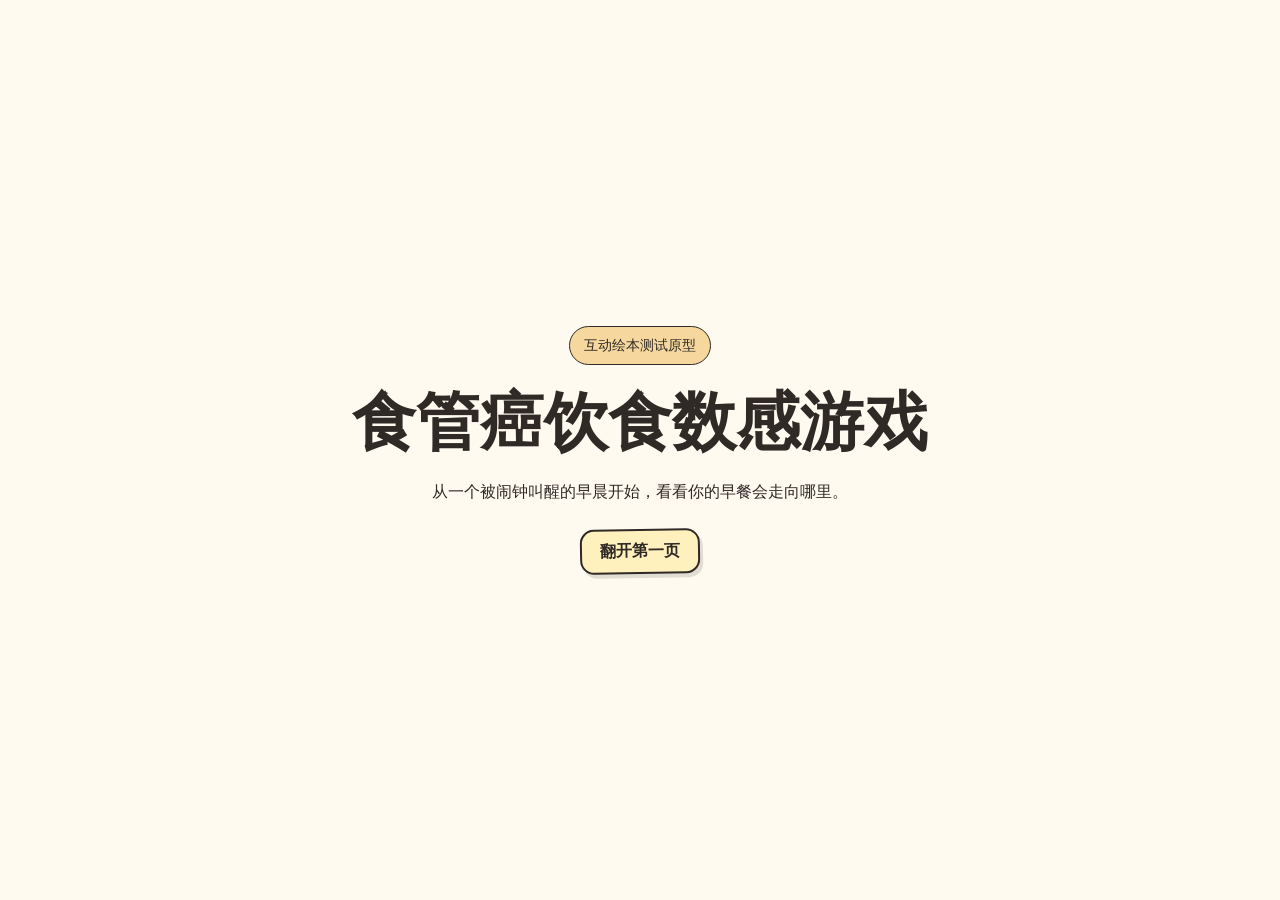
==== index.html @ 9a9ee8bc "全屏 四幕完整低保真交互流程" ====
<!DOCTYPE html>
<html lang="zh-CN">
<head>
  <meta charset="UTF-8">
  <meta name="viewport" content="width=device-width, initial-scale=1.0">
  <title>食管癌饮食数感游戏</title>
  <link rel="stylesheet" href="style.css">
</head>
<body>
  <main class="game-stage">
    <section id="introScreen" class="storybook-cover">
      <p class="cover-kicker">互动绘本测试原型</p>
      <h1>食管癌饮食数感游戏</h1>
      <p class="cover-narration">从一个被闹钟叫醒的早晨开始，看看你的早餐会走向哪里。</p>
      <button id="startButton" type="button">翻开第一页</button>
    </section>

    <section id="actScreen" class="act-screen hidden">
      <div id="actViewport" class="act-viewport"></div>
    </section>

    <section id="actEndScreen" class="report-card hidden">
      <p class="chapter-label">临时结果页</p>
      <h2>四幕流程已走完</h2>
      <p>所有选择已记录。也可以打开浏览器控制台查看 playerChoices。</p>
      <pre id="choicesOutput" class="choices-output"></pre>
      <button id="restartActButton" type="button">重新开始四幕流程</button>
    </section>
  </main>

  <script src="game.js"></script>
</body>
</html>
---- style.css ----
* {
  box-sizing: border-box;
}

body {
  margin: 0;
  width: 100vw;
  height: 100vh;
  overflow: hidden;
  font-family: "Microsoft YaHei", "PingFang SC", Arial, sans-serif;
  background: #f3ebdc;
  color: #2f2a25;
}

.game-stage,
.game-container {
  position: fixed;
  inset: 0;
  width: 100vw;
  height: 100vh;
  padding: 0;
  overflow: hidden;
}

.storybook-cover,
.report-card,
.act-screen {
  width: 100vw;
  height: 100vh;
  min-height: 100vh;
  border: 0;
  border-radius: 0;
  background: #fffaf0;
  box-shadow: none;
  overflow: hidden;
}

.storybook-cover,
.report-card {
  display: flex;
  flex-direction: column;
  align-items: center;
  justify-content: center;
  padding: clamp(24px, 5vw, 72px);
  text-align: center;
}

.cover-kicker,
.chapter-label {
  display: inline-block;
  margin: 0 0 20px;
  padding: 6px 14px;
  border: 1px solid #2f2a25;
  border-radius: 999px;
  background: #f6d89f;
  font-size: 14px;
}

h1 {
  max-width: 680px;
  margin: 0 0 18px;
  font-size: clamp(38px, 5vw, 72px);
  line-height: 1.18;
}

h2 {
  margin: 0 0 12px;
  font-size: clamp(28px, 3.5vw, 52px);
}

p {
  margin: 0 0 22px;
  line-height: 1.8;
}

button {
  padding: 10px 18px;
  border: 2px solid #2f2a25;
  border-radius: 14px;
  background: #fff1bd;
  color: #2f2a25;
  font-size: 16px;
  font-weight: 700;
  cursor: pointer;
  box-shadow: 3px 4px 0 rgba(47, 42, 37, 0.14);
  transform: rotate(-1deg);
}

button:hover {
  background: #ffe2a0;
  border-style: dashed;
}

button:disabled {
  opacity: 0.58;
  cursor: not-allowed;
}

button:disabled:hover {
  background: #fff1bd;
  border-style: solid;
}

.act-screen {
  position: relative;
  background: #1f2025;
}

.act-viewport {
  position: relative;
  width: 100vw;
  height: 100vh;
  min-height: 100vh;
  overflow: hidden;
}

.act-scene {
  position: absolute;
  inset: 0;
  width: 100vw;
  height: 100vh;
  padding: clamp(24px, 3vw, 48px);
  transition: transform 0.85s ease, opacity 0.85s ease;
}

.act-scene .speech-bubble {
  opacity: 0;
  transform: translateY(8px);
  transition: opacity 0.35s ease, transform 0.35s ease;
}

.act-scene.scene-entered .speech-bubble {
  opacity: 1;
  transform: translateY(0);
}

.act-scene.dark {
  background: radial-gradient(circle at 50% 62%, #383a43 0, #202128 42%, #111217 100%);
  color: #f7efe2;
}

.act-scene.kitchen {
  background:
    linear-gradient(#fff8e9 0 62%, #ddbf91 62% 100%);
}

.act-scene.bus-stop {
  background:
    linear-gradient(#e7eef1 0 55%, #d9c29f 55% 100%);
}

.act-scene.placeholder {
  background: #fff8e9;
}

.act-scene.office {
  background:
    linear-gradient(#e9eef0 0 58%, #c8a87b 58% 100%);
}

.act-scene.cafeteria {
  background:
    linear-gradient(#f8efe0 0 56%, #d2b082 56% 100%);
}

.act-scene.hotpot {
  background:
    linear-gradient(#2d2930 0 54%, #9b6d4a 54% 100%);
  color: #fffaf0;
}

.act-scene.toast {
  background:
    linear-gradient(#3a3035 0 54%, #b17a56 54% 100%);
  color: #fffaf0;
}

.act-scene.night-room {
  background:
    linear-gradient(#1d2230 0 56%, #7f6049 56% 100%);
  color: #fffaf0;
}

.scene-header {
  position: relative;
  z-index: 3;
  max-width: 680px;
}

.speech-bubble {
  position: relative;
  width: min(420px, 88%);
  margin-top: 18px;
  padding: 18px 20px;
  border: 2px solid #2f2a25;
  border-radius: 18px;
  background: #fffaf0;
  color: #2f2a25;
  box-shadow: 5px 6px 0 rgba(47, 42, 37, 0.12);
  font-weight: 700;
}

.speech-bubble::after {
  content: "";
  position: absolute;
  left: 28px;
  bottom: -14px;
  width: 24px;
  height: 24px;
  border-right: 2px solid #2f2a25;
  border-bottom: 2px solid #2f2a25;
  background: #fffaf0;
  transform: rotate(45deg);
}

.wake-area {
  position: absolute;
  inset: 0;
  cursor: pointer;
}

.cover-click-area {
  position: absolute;
  inset: 0;
  z-index: 6;
  cursor: pointer;
}

.cover-click-area.is-waiting {
  pointer-events: none;
}

.wake-area.is-waiting {
  pointer-events: none;
}

.wake-narration {
  position: absolute;
  top: 120px;
  left: 54px;
  color: #2f2a25;
}

.alarm-mark {
  position: absolute;
  top: 54px;
  left: 50%;
  transform: translateX(-50%);
  padding: 8px 18px;
  border: 1px solid rgba(255, 250, 240, 0.55);
  border-radius: 999px;
  color: #fff5df;
}

.phone-panel {
  position: absolute;
  left: 50%;
  top: 52%;
  width: 210px;
  height: 340px;
  display: flex;
  align-items: center;
  justify-content: center;
  border: 4px solid #111;
  border-radius: 34px;
  background: #ebe6dc;
  color: #141414;
  font-size: 46px;
  font-weight: 800;
  opacity: var(--phone-opacity, 0.08);
  transform: translate(-50%, -50%) scale(var(--phone-scale, 0.88));
  transition: opacity 0.25s ease, transform 0.25s ease;
}

.wake-hint {
  position: absolute;
  left: 50%;
  bottom: 52px;
  transform: translateX(-50%);
  color: #f4eadc;
}

.scene-world {
  position: absolute;
  inset: 0;
}

.counter-line {
  position: absolute;
  left: 5%;
  right: 5%;
  bottom: 126px;
  height: 14px;
  border: 2px solid #2f2a25;
  border-radius: 999px;
  background: #8f6f48;
}

.table-surface {
  position: absolute;
  left: 14%;
  bottom: 118px;
  width: 46%;
  height: 118px;
  border: 2px solid #2f2a25;
  border-radius: 18px 18px 8px 8px;
  background: #f1d6a7;
}

.door-shape {
  position: absolute;
  right: 8%;
  bottom: 118px;
  width: 150px;
  height: 330px;
  border: 3px solid #2f2a25;
  border-radius: 14px 14px 0 0;
  background: #c59a62;
}

.bus-shape {
  position: absolute;
  right: 8%;
  bottom: 112px;
  width: 290px;
  height: 150px;
  border: 3px solid #2f2a25;
  border-radius: 20px 20px 8px 8px;
  background: #f0c878;
  transition: transform 0.85s ease;
}

.bus-shape.leaving {
  transform: translateX(440px);
}

.shop-shape {
  position: absolute;
  left: 12%;
  bottom: 112px;
  width: 270px;
  height: 220px;
  border: 3px solid #2f2a25;
  border-radius: 16px 16px 0 0;
  background: #fffaf0;
}

.office-desk {
  position: absolute;
  left: 10%;
  right: 10%;
  bottom: 118px;
  height: 120px;
  border: 3px solid #2f2a25;
  border-radius: 18px;
  background: #c49a62;
}

.computer-shape {
  position: absolute;
  left: 50%;
  bottom: 236px;
  width: 260px;
  height: 160px;
  border: 3px solid #2f2a25;
  border-radius: 14px;
  background: #dbe3e5;
  transform: translateX(-50%);
}

.cafeteria-counter {
  position: absolute;
  left: 6%;
  right: 6%;
  bottom: 130px;
  height: 160px;
  border: 3px solid #2f2a25;
  border-radius: 18px;
  background: #e5c28a;
}

.cafeteria-tray {
  position: absolute;
  left: 50%;
  bottom: 62px;
  width: 280px;
  height: 86px;
  border: 3px solid #2f2a25;
  border-radius: 40px;
  background: #fffaf0;
  transform: translateX(-50%);
}

.hotpot-table {
  position: absolute;
  left: 8%;
  right: 8%;
  bottom: 92px;
  height: 220px;
  border: 3px solid #2f2a25;
  border-radius: 48%;
  background: #b77b4b;
}

.hotpot-pot {
  position: absolute;
  left: 50%;
  bottom: 182px;
  width: 230px;
  height: 132px;
  border: 3px solid #2f2a25;
  border-radius: 48%;
  background: #d84d3f;
  transform: translateX(-50%);
}

.hotpot-filled-plate {
  position: absolute;
  left: 50%;
  bottom: 92px;
  width: 300px;
  height: 92px;
  border: 3px solid #2f2a25;
  border-radius: 50%;
  background: #fffaf0;
  transform: translateX(-50%);
}

.toast-hand {
  position: absolute;
  bottom: 170px;
  width: 190px;
  height: 130px;
  border: 3px solid #2f2a25;
  border-radius: 24px;
  background: rgba(255, 250, 240, 0.5);
}

.toast-hand.filled {
  left: 18%;
}

.toast-hand.empty {
  right: 18%;
  border-style: dashed;
}

.night-window {
  position: absolute;
  right: 12%;
  top: 104px;
  width: 190px;
  height: 150px;
  border: 3px solid #2f2a25;
  border-radius: 14px;
  background: #273146;
}

.night-desk {
  position: absolute;
  left: 8%;
  right: 8%;
  bottom: 92px;
  height: 190px;
  border: 3px solid #2f2a25;
  border-radius: 22px;
  background: #9f7049;
}

.interactive-layer {
  position: absolute;
  inset: 0;
  z-index: 4;
}

.interactive-layer.is-waiting {
  opacity: 0;
  pointer-events: none;
}

.interactive-layer.is-ready {
  opacity: 1;
  transition: opacity 0.35s ease;
}

.act-object {
  position: absolute;
  display: flex;
  align-items: flex-end;
  justify-content: center;
  min-width: 126px;
  min-height: 96px;
  padding: 12px;
  border: 2px solid transparent;
  border-radius: 16px;
  background: rgba(255, 250, 240, 0.18);
  color: #2f2a25;
  font-weight: 700;
  text-align: center;
  cursor: pointer;
  box-shadow: none;
  transition: border-color 0.18s ease, transform 0.18s ease, background 0.18s ease;
}

.act-object:hover {
  border-color: #2f2a25;
  border-style: dashed;
  background: rgba(255, 250, 240, 0.72);
  transform: translateY(-3px);
}

.act-object.selected {
  border-color: #2f2a25;
  background: #f6d89f;
}

.act-object.disappeared {
  opacity: 0;
  pointer-events: none;
}

.shape-long-bread { left: 18%; bottom: 238px; }
.shape-hot-bowl { left: 35%; bottom: 248px; }
.shape-sandwich { left: 50%; bottom: 230px; }
.shape-door { right: 8%; bottom: 178px; min-height: 250px; }
.shape-bag { left: 18%; bottom: 238px; }
.shape-table-seat { left: 39%; bottom: 218px; }
.shape-small-chair { right: 18%; bottom: 190px; }
.shape-hot-cup { left: 15%; bottom: 245px; }
.shape-milk { left: 32%; bottom: 230px; }
.shape-iced-cup { left: 48%; bottom: 240px; }
.shape-bus-door { right: 13%; bottom: 145px; min-height: 138px; }
.shape-lunch-a { left: 11%; bottom: 268px; }
.shape-lunch-b { left: 31%; bottom: 268px; }
.shape-lunch-c { left: 51%; bottom: 268px; }
.shape-lunch-d { left: 71%; bottom: 268px; }
.shape-snack-a { left: 9%; bottom: 280px; }
.shape-snack-b { left: 25%; bottom: 252px; }
.shape-snack-c { left: 41%; bottom: 285px; }
.shape-snack-d { left: 57%; bottom: 254px; }
.shape-snack-e { left: 73%; bottom: 286px; }
.shape-snack-f { left: 26%; bottom: 145px; }
.shape-snack-g { left: 58%; bottom: 146px; }
.shape-hotpot-a { left: 9%; bottom: 290px; }
.shape-hotpot-b { left: 24%; bottom: 270px; }
.shape-hotpot-c { left: 39%; bottom: 292px; }
.shape-hotpot-d { left: 54%; bottom: 272px; }
.shape-hotpot-e { left: 69%; bottom: 292px; }
.shape-hotpot-f { left: 39%; bottom: 132px; }
.shape-cup-a { left: 13%; bottom: 330px; }
.shape-cup-b { left: 29%; bottom: 330px; }
.shape-cup-c { left: 45%; bottom: 330px; }
.shape-cup-d { left: 61%; bottom: 330px; }
.shape-eat-a { left: 19%; bottom: 168px; }
.shape-eat-b { left: 38%; bottom: 178px; }
.shape-eat-c { left: 56%; bottom: 168px; }
.shape-eat-d { left: 72%; bottom: 178px; }
.shape-leftover-a { left: 16%; bottom: 248px; }
.shape-leftover-b { left: 43%; bottom: 226px; }
.shape-leftover-c { left: 69%; bottom: 248px; }
.shape-note-a { left: 16%; bottom: 210px; }
.shape-note-b { left: 41%; bottom: 230px; }
.shape-note-c { left: 66%; bottom: 210px; }
.shape-placeholder-card {
  left: 50%;
  bottom: 150px;
  min-width: 180px;
  min-height: 110px;
  transform: translateX(-50%);
}

.drop-plate {
  position: absolute;
  left: 50%;
  bottom: 54px;
  z-index: 5;
  width: 270px;
  min-height: 82px;
  display: flex;
  align-items: center;
  justify-content: center;
  border: 3px dashed #2f2a25;
  border-radius: 50%;
  background: #fffaf0;
  font-weight: 700;
  transform: translateX(-50%);
}

.drop-plate.drag-over,
.drop-plate.has-food {
  border-style: solid;
  background: #f6d89f;
}

.hotpot-plate {
  bottom: 44px;
}

.cup-slot {
  position: absolute;
  right: 18%;
  bottom: 170px;
  z-index: 5;
  width: 190px;
  min-height: 130px;
  display: flex;
  align-items: center;
  justify-content: center;
  border: 3px dashed #2f2a25;
  border-radius: 24px;
  background: rgba(255, 250, 240, 0.72);
  font-weight: 700;
}

.cup-slot.drag-over,
.cup-slot.has-cup {
  border-style: solid;
  background: #f6d89f;
}

.cup-slot.clink {
  transform: translateX(-18px) rotate(-4deg);
  transition: transform 0.28s ease;
}

.eating-object {
  background: #fffaf0;
  transition: opacity 0.2s ease, transform 0.18s ease, border-color 0.18s ease;
}

.carousel-box {
  position: absolute;
  left: 50%;
  top: 52%;
  z-index: 5;
  display: grid;
  grid-template-columns: 56px minmax(260px, 420px) 56px;
  gap: 14px;
  align-items: center;
  transform: translate(-50%, -50%);
}

.carousel-box.is-waiting {
  opacity: 0;
  pointer-events: none;
}

.carousel-box.is-ready {
  opacity: 1;
  transition: opacity 0.35s ease;
}

.carousel-option {
  min-height: 150px;
  display: flex;
  align-items: center;
  justify-content: center;
  padding: 24px;
  border: 3px solid #2f2a25;
  border-radius: 18px;
  background: #fffaf0;
  font-weight: 700;
  text-align: center;
}

.carousel-confirm {
  grid-column: 1 / -1;
  justify-self: center;
}

.energy-bar {
  position: absolute;
  left: 50%;
  bottom: 54px;
  z-index: 5;
  width: min(420px, 80%);
  height: 24px;
  border: 2px solid #2f2a25;
  border-radius: 999px;
  background: #fffaf0;
  transform: translateX(-50%);
  overflow: hidden;
}

.energy-fill {
  width: 0;
  height: 100%;
  background: #f0c878;
  transition: width 0.25s ease;
}

.area-choice-grid {
  position: absolute;
  inset: 0;
  z-index: 5;
  opacity: 1;
}

.area-choice-grid.is-waiting {
  opacity: 0;
  pointer-events: none;
}

.area-choice-grid.is-ready {
  opacity: 1;
  transition: opacity 0.35s ease;
}

.dashed-area {
  position: absolute;
  width: 190px;
  min-height: 120px;
  padding: 14px;
  border: 3px dashed #2f2a25;
  border-radius: 18px;
  background: rgba(255, 250, 240, 0.7);
  color: #2f2a25;
  box-shadow: none;
}

.dashed-area:hover,
.dashed-area.filled {
  border-style: solid;
  background: #f6d89f;
}

.area-1 { left: 14%; bottom: 250px; }
.area-2 { left: 39%; bottom: 250px; }
.area-3 { left: 14%; bottom: 92px; }
.area-4 { left: 39%; bottom: 92px; }

.area-options {
  position: absolute;
  left: 0;
  top: 100%;
  z-index: 8;
  width: 210px;
  display: grid;
  gap: 6px;
  padding: 8px;
  border: 2px solid #2f2a25;
  border-radius: 12px;
  background: #fffaf0;
}

.area-options button {
  padding: 8px 10px;
  border-radius: 10px;
  box-shadow: none;
  font-size: 13px;
}

.leftover-box {
  position: absolute;
  left: 50%;
  bottom: 120px;
  z-index: 6;
  width: 190px;
  min-height: 90px;
  display: flex;
  align-items: center;
  justify-content: center;
  border: 3px solid #2f2a25;
  border-radius: 22px;
  background: #fffaf0;
  color: #2f2a25;
  font-weight: 700;
  cursor: grab;
  transform: translateX(-50%);
}

.leftover-box.combined {
  background: #f6d89f;
}

.leftover-target.drag-over {
  border-color: #2f2a25;
  border-style: solid;
  background: #f6d89f;
}

.sticky-note-layer {
  position: absolute;
  inset: 0;
  z-index: 5;
}

.sticky-note-layer.is-waiting {
  opacity: 0;
  pointer-events: none;
}

.sticky-note-layer.is-ready {
  opacity: 1;
  transition: opacity 0.35s ease;
}

.sticky-note {
  position: absolute;
  width: 190px;
  min-height: 150px;
  padding: 18px;
  border: 3px solid #2f2a25;
  border-radius: 14px;
  background: #fff3b6;
  color: #2f2a25;
  box-shadow: 5px 6px 0 rgba(47, 42, 37, 0.14);
}

.sticky-note:hover {
  border-style: dashed;
  transform: translateY(-3px);
}

.sticky-note.checked::after {
  content: "✓";
  position: absolute;
  right: 14px;
  bottom: 6px;
  font-size: 54px;
  line-height: 1;
  color: #2f2a25;
}

.shape-placeholder-card:hover {
  transform: translateX(-50%) translateY(-3px);
}

.placement-note {
  position: absolute;
  left: 50%;
  bottom: 58px;
  transform: translateX(-50%);
  padding: 12px 18px;
  border: 2px solid #2f2a25;
  border-radius: 999px;
  background: #fffaf0;
  font-weight: 700;
  opacity: 0;
  transition: opacity 0.25s ease;
}

.placement-note.visible {
  opacity: 1;
}

.transition-vertical-out {
  transform: translateY(-100%);
}

.transition-horizontal-out {
  transform: translateX(-100%);
}

.transition-fade-out {
  opacity: 0;
}

.hidden {
  display: none !important;
}

.error-message {
  position: fixed;
  left: 50%;
  bottom: 32px;
  z-index: 50;
  width: min(720px, calc(100vw - 32px));
  margin: 0;
  padding: 12px 16px;
  border: 2px solid #9b2f24;
  border-radius: 14px;
  background: #fffaf0;
  color: #9b2f24;
  font-weight: 700;
  text-align: center;
  box-shadow: 4px 5px 0 rgba(47, 42, 37, 0.12);
  transform: translateX(-50%);
}

.choices-output {
  width: min(100%, 720px);
  max-height: 300px;
  overflow: auto;
  padding: 16px;
  border: 2px solid #2f2a25;
  border-radius: 12px;
  background: #fffaf0;
  text-align: left;
  white-space: pre-wrap;
}

@media (max-width: 760px) {
  .game-stage,
  .game-container {
    width: 100%;
    height: 100vh;
    padding: 0;
  }

  .storybook-cover,
  .report-card,
  .act-screen,
  .act-viewport {
    min-height: 100vh;
  }

  h1 {
    font-size: 36px;
  }

  .act-scene {
    padding: 18px;
  }

  .act-object {
    min-width: 104px;
    min-height: 82px;
    font-size: 13px;
  }
}
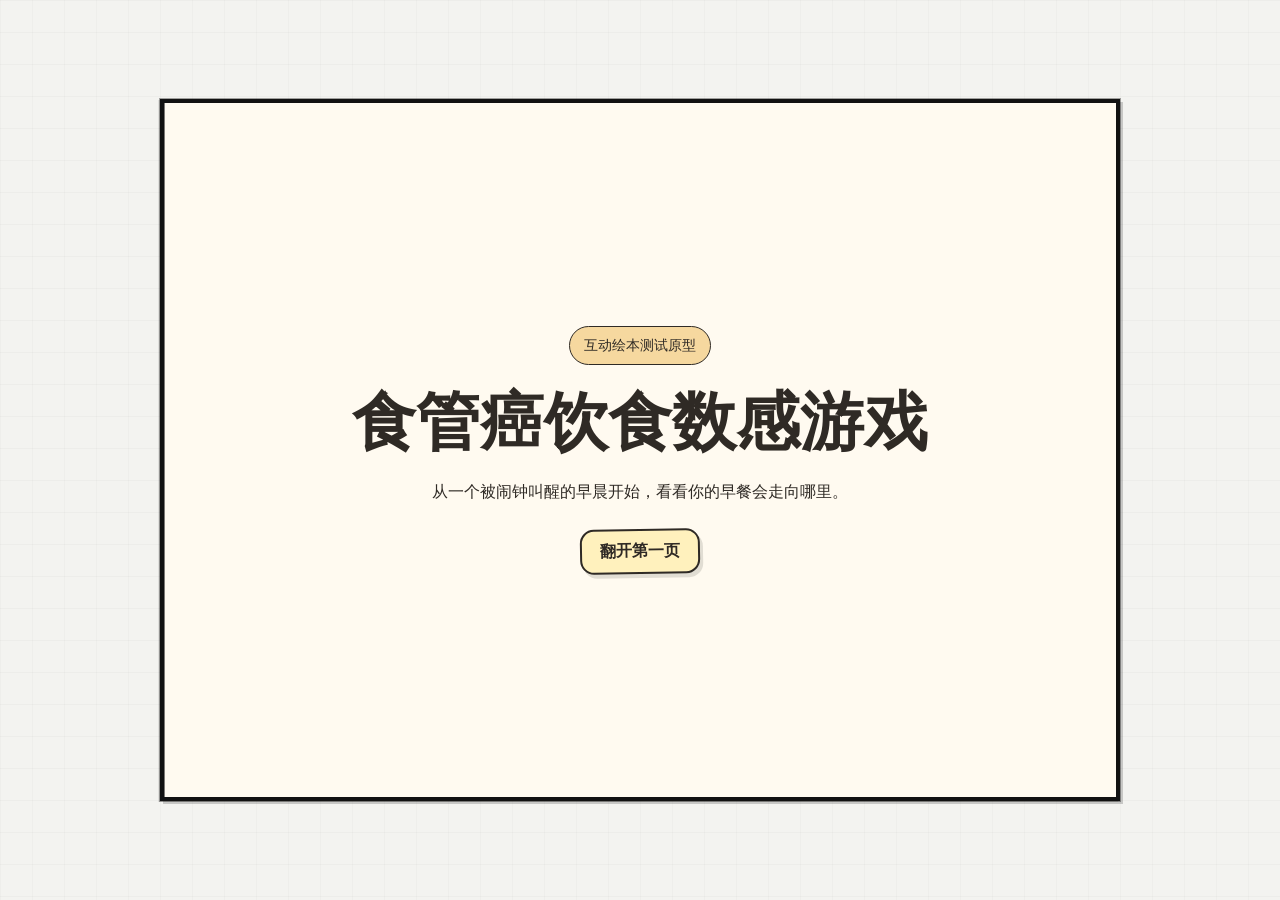
==== commit e179fba9: "0520 切换为画框版本" ====
--- a/index.html
+++ b/index.html
@@ -7,25 +7,44 @@
   <link rel="stylesheet" href="style.css">
 </head>
 <body>
-  <main class="game-stage">
-    <section id="introScreen" class="storybook-cover">
-      <p class="cover-kicker">互动绘本测试原型</p>
-      <h1>食管癌饮食数感游戏</h1>
-      <p class="cover-narration">从一个被闹钟叫醒的早晨开始，看看你的早餐会走向哪里。</p>
-      <button id="startButton" type="button">翻开第一页</button>
-    </section>
+  <main id="app" class="game-stage">
+    <div class="comic-stage">
+      <div class="frame-viewport">
+        <div id="frameTrack" class="frame-track">
+          <section id="introScreen" class="scene-frame storybook-cover active">
+            <p class="cover-kicker">互动绘本测试原型</p>
+            <h1>食管癌饮食数感游戏</h1>
+            <p class="cover-narration">从一个被闹钟叫醒的早晨开始，看看你的早餐会走向哪里。</p>
+            <button id="startButton" type="button">翻开第一页</button>
+          </section>
 
-    <section id="actScreen" class="act-screen hidden">
-      <div id="actViewport" class="act-viewport"></div>
-    </section>
+          <section id="actScreen" class="act-screen hidden">
+            <div id="actViewport" class="act-viewport"></div>
+          </section>
 
-    <section id="actEndScreen" class="report-card hidden">
-      <p class="chapter-label">临时结果页</p>
-      <h2>四幕流程已走完</h2>
-      <p>所有选择已记录。也可以打开浏览器控制台查看 playerChoices。</p>
-      <pre id="choicesOutput" class="choices-output"></pre>
-      <button id="restartActButton" type="button">重新开始四幕流程</button>
-    </section>
+          <section id="actEndScreen" class="scene-frame report-card hidden">
+            <p class="chapter-label">临时结果页</p>
+            <h2>你的饮食结算卡</h2>
+            <p>点击卡片，翻开背面查看风险来源。</p>
+            <div id="resultCard" class="result-card" role="button" tabindex="0" aria-label="点击翻转结果卡片">
+              <div class="result-card-inner">
+                <section class="result-card-face result-card-front" aria-label="饮食人格结果">
+                  <div id="dietTendencySummary" class="diet-tendency-summary"></div>
+                  <button id="showRiskButton" type="button">查看风险来源</button>
+                </section>
+
+                <section class="result-card-face result-card-back" aria-label="风险分数结果">
+                  <div id="riskScoreSummary" class="risk-score-summary"></div>
+                  <button id="showPersonalityButton" type="button">返回人格卡</button>
+                </section>
+              </div>
+            </div>
+            <pre id="choicesOutput" class="choices-output"></pre>
+            <button id="restartActButton" type="button">重新开始四幕流程</button>
+          </section>
+        </div>
+      </div>
+    </div>
   </main>
 
   <script src="game.js"></script>
--- a/style.css
+++ b/style.css
@@ -8,7 +8,7 @@
   height: 100vh;
   overflow: hidden;
   font-family: "Microsoft YaHei", "PingFang SC", Arial, sans-serif;
-  background: #f3ebdc;
+  background: #f3f3f0;
   color: #2f2a25;
 }
 
@@ -22,17 +22,117 @@
   overflow: hidden;
 }
 
-.storybook-cover,
-.report-card,
-.act-screen {
+.comic-stage {
   width: 100vw;
   height: 100vh;
-  min-height: 100vh;
-  border: 0;
+  display: flex;
+  align-items: center;
+  justify-content: center;
+  background:
+    linear-gradient(rgba(0, 0, 0, 0.025) 1px, transparent 1px),
+    linear-gradient(90deg, rgba(0, 0, 0, 0.018) 1px, transparent 1px),
+    #f3f3f0;
+  background-size: 32px 32px;
+}
+
+.frame-viewport {
+  position: relative;
+  width: 100vw;
+  height: 100vh;
+  display: flex;
+  align-items: center;
+  justify-content: center;
+  overflow: hidden;
+}
+
+.frame-track,
+.act-viewport {
+  position: relative;
+  width: 100vw;
+  height: 100vh;
+  overflow: hidden;
+}
+
+.scene-frame {
+  position: absolute;
+  left: 50%;
+  top: 50%;
+  z-index: 1;
+  width: min(78vw, 960px);
+  height: min(78vh, 720px);
+  min-height: 0;
+  border: 4px solid #111;
+  outline: 1px solid rgba(0, 0, 0, 0.35);
   border-radius: 0;
   background: #fffaf0;
-  box-shadow: none;
+  box-shadow:
+    3px 3px 0 rgba(0, 0, 0, 0.18),
+    -2px 1px 0 rgba(0, 0, 0, 0.08);
   overflow: hidden;
+  transform: translate(-50%, -50%);
+}
+
+.scene-frame.is-moving,
+.scene-frame.active {
+  z-index: 2;
+}
+
+.scene-frame::after {
+  content: "";
+  position: absolute;
+  inset: -3px;
+  border: 2px solid rgba(17, 17, 17, 0.55);
+  pointer-events: none;
+  transform: translate(2px, -1px);
+}
+
+.scene-frame.active {
+  transform: translate(-50%, -50%);
+}
+
+.scene-frame.is-moving {
+  transition: transform 0.78s cubic-bezier(0.72, 0, 0.28, 1), opacity 0.78s ease;
+}
+
+.scene-frame.enter-from-right {
+  transform: translate(75vw, -50%);
+}
+
+.scene-frame.enter-from-left {
+  transform: translate(-175vw, -50%);
+}
+
+.scene-frame.enter-from-top {
+  transform: translate(-50%, -175vh);
+}
+
+.scene-frame.enter-from-bottom {
+  transform: translate(-50%, 75vh);
+}
+
+.scene-frame.leave-to-left {
+  transform: translate(-175vw, -50%);
+}
+
+.scene-frame.leave-to-right {
+  transform: translate(75vw, -50%);
+}
+
+.scene-frame.leave-to-top {
+  transform: translate(-50%, -175vh);
+}
+
+.scene-frame.leave-to-bottom {
+  transform: translate(-50%, 75vh);
+}
+
+.scene-frame.active:not(.is-moving) {
+  transform: translate(-50%, -50%) !important;
+}
+
+.storybook-cover,
+.report-card {
+  min-height: 0;
 }
 
 .storybook-cover,
@@ -102,25 +202,15 @@
 }
 
 .act-screen {
-  position: relative;
-  background: #1f2025;
+  display: none;
 }
 
 .act-viewport {
-  position: relative;
-  width: 100vw;
-  height: 100vh;
-  min-height: 100vh;
-  overflow: hidden;
+  min-height: 0;
 }
 
 .act-scene {
-  position: absolute;
-  inset: 0;
-  width: 100vw;
-  height: 100vh;
   padding: clamp(24px, 3vw, 48px);
-  transition: transform 0.85s ease, opacity 0.85s ease;
 }
 
 .act-scene .speech-bubble {
@@ -878,9 +968,59 @@
   transform: translateX(-50%);
 }
 
+.report-card {
+  justify-content: flex-start;
+  overflow-y: auto;
+}
+
+.result-card {
+  width: min(760px, calc(100vw - 32px));
+  min-height: 430px;
+  margin: 4px 0 18px;
+  perspective: 1200px;
+  cursor: pointer;
+}
+
+.result-card-inner {
+  position: relative;
+  width: 100%;
+  min-height: 430px;
+  transition: transform 0.6s ease;
+  transform-style: preserve-3d;
+}
+
+.result-card.is-flipped .result-card-inner {
+  transform: rotateY(180deg);
+}
+
+.result-card-face {
+  position: absolute;
+  inset: 0;
+  display: flex;
+  flex-direction: column;
+  align-items: flex-start;
+  justify-content: space-between;
+  padding: 24px;
+  border: 2px solid #2f2a25;
+  border-radius: 20px;
+  background: #fffaf0;
+  text-align: left;
+  box-shadow: 8px 10px 0 rgba(47, 42, 37, 0.13);
+  backface-visibility: hidden;
+}
+
+.result-card-back {
+  transform: rotateY(180deg);
+}
+
+.result-card-face button {
+  align-self: center;
+  margin-top: 12px;
+}
+
 .choices-output {
   width: min(100%, 720px);
-  max-height: 300px;
+  max-height: 150px;
   overflow: auto;
   padding: 16px;
   border: 2px solid #2f2a25;
@@ -888,6 +1028,87 @@
   background: #fffaf0;
   text-align: left;
   white-space: pre-wrap;
+}
+
+.diet-tendency-summary {
+  width: 100%;
+  max-height: 330px;
+  margin: 0;
+  padding: 0;
+  overflow: auto;
+  border: 0;
+  border-radius: 0;
+  background: transparent;
+  text-align: left;
+  box-shadow: none;
+}
+
+.diet-tendency-summary h3,
+.risk-score-summary h3 {
+  margin: 0 0 8px;
+  font-size: 30px;
+}
+
+.diet-tendency-summary p,
+.risk-score-summary p {
+  margin: 0 0 8px;
+  line-height: 1.6;
+}
+
+.personality-code {
+  display: inline-block;
+  padding: 4px 10px;
+  border: 1px dashed #2f2a25;
+  border-radius: 999px;
+  background: #fff1bd;
+  font-weight: 700;
+}
+
+.personality-title,
+.rhythm-note {
+  font-weight: 700;
+}
+
+.tendency-pairs {
+  margin: 10px 0;
+  padding-left: 20px;
+  line-height: 1.7;
+}
+
+.risk-score-summary {
+  width: 100%;
+  max-height: 330px;
+  overflow: auto;
+}
+
+.risk-card-kicker,
+.score-line,
+.risk-disclaimer {
+  font-weight: 700;
+}
+
+.top-factor-list {
+  display: grid;
+  gap: 10px;
+  width: 100%;
+  margin: 12px 0;
+}
+
+.top-factor-item {
+  padding: 10px 12px;
+  border: 1px dashed #2f2a25;
+  border-radius: 12px;
+  background: #fff4d8;
+}
+
+.top-factor-item h4 {
+  margin: 0 0 6px;
+  font-size: 17px;
+}
+
+.top-factor-item p {
+  margin: 0 0 3px;
+  line-height: 1.4;
 }
 
 @media (max-width: 760px) {
@@ -902,7 +1123,12 @@
   .report-card,
   .act-screen,
   .act-viewport {
-    min-height: 100vh;
+    min-height: 0;
+  }
+
+  .scene-frame {
+    width: min(92vw, 960px);
+    height: min(82vh, 720px);
   }
 
   h1 {
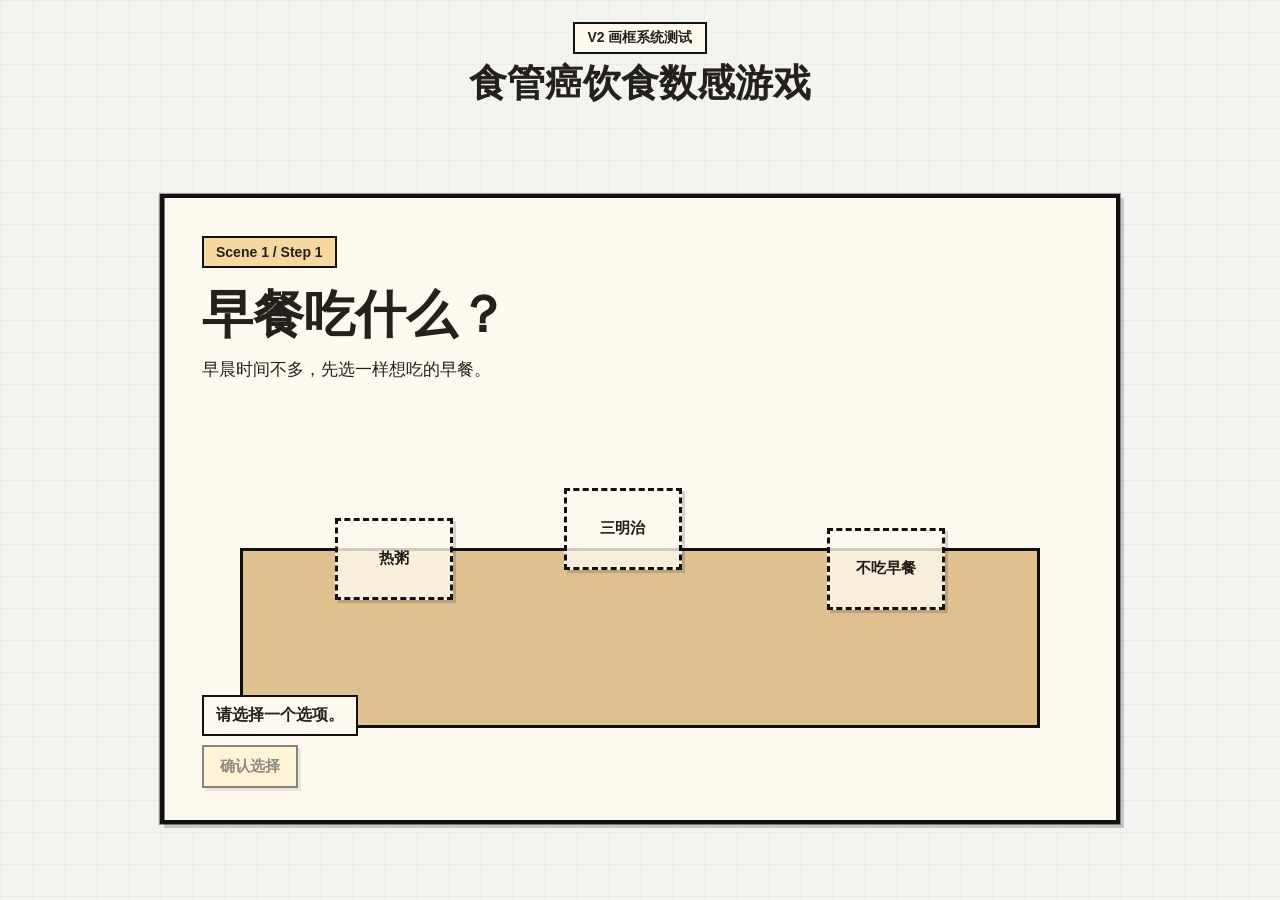
==== commit 18b0d3ae: "0522 画框版" ====
--- a/index.html
+++ b/index.html
@@ -3,48 +3,26 @@
 <head>
   <meta charset="UTF-8">
   <meta name="viewport" content="width=device-width, initial-scale=1.0">
-  <title>食管癌饮食数感游戏</title>
+  <title>食管癌饮食数感游戏 V2</title>
   <link rel="stylesheet" href="style.css">
 </head>
 <body>
-  <main id="app" class="game-stage">
-    <div class="comic-stage">
-      <div class="frame-viewport">
-        <div id="frameTrack" class="frame-track">
-          <section id="introScreen" class="scene-frame storybook-cover active">
-            <p class="cover-kicker">互动绘本测试原型</p>
-            <h1>食管癌饮食数感游戏</h1>
-            <p class="cover-narration">从一个被闹钟叫醒的早晨开始，看看你的早餐会走向哪里。</p>
-            <button id="startButton" type="button">翻开第一页</button>
-          </section>
+  <main id="app" class="comic-stage">
+    <header class="stage-ui">
+      <p class="prototype-label">V2 画框系统测试</p>
+      <h1>食管癌饮食数感游戏</h1>
+    </header>
 
-          <section id="actScreen" class="act-screen hidden">
-            <div id="actViewport" class="act-viewport"></div>
-          </section>
+    <section class="frame-viewport" aria-label="漫画分镜舞台">
+      <div id="frameTrack" class="frame-track"></div>
+    </section>
 
-          <section id="actEndScreen" class="scene-frame report-card hidden">
-            <p class="chapter-label">临时结果页</p>
-            <h2>你的饮食结算卡</h2>
-            <p>点击卡片，翻开背面查看风险来源。</p>
-            <div id="resultCard" class="result-card" role="button" tabindex="0" aria-label="点击翻转结果卡片">
-              <div class="result-card-inner">
-                <section class="result-card-face result-card-front" aria-label="饮食人格结果">
-                  <div id="dietTendencySummary" class="diet-tendency-summary"></div>
-                  <button id="showRiskButton" type="button">查看风险来源</button>
-                </section>
-
-                <section class="result-card-face result-card-back" aria-label="风险分数结果">
-                  <div id="riskScoreSummary" class="risk-score-summary"></div>
-                  <button id="showPersonalityButton" type="button">返回人格卡</button>
-                </section>
-              </div>
-            </div>
-            <pre id="choicesOutput" class="choices-output"></pre>
-            <button id="restartActButton" type="button">重新开始四幕流程</button>
-          </section>
-        </div>
-      </div>
-    </div>
+    <nav class="test-controls" aria-label="画框切换测试">
+      <button type="button" data-direction="slide-left">向左切换</button>
+      <button type="button" data-direction="slide-right">向右切换</button>
+      <button type="button" data-direction="slide-up">向上切换</button>
+      <button type="button" data-direction="slide-down">向下切换</button>
+    </nav>
   </main>
 
   <script src="game.js"></script>
--- a/style.css
+++ b/style.css
@@ -4,77 +4,104 @@
 
 body {
   margin: 0;
+  min-width: 100vw;
+  min-height: 100vh;
+  overflow: hidden;
+  font-family: "Microsoft YaHei", "PingFang SC", Arial, sans-serif;
+  color: #24211d;
+  background: #f3f3f0;
+}
+
+button {
+  padding: 10px 16px;
+  border: 2px solid #111;
+  border-radius: 0;
+  background: #fff2bd;
+  color: #1f1d1a;
+  font-size: 15px;
+  font-weight: 700;
+  cursor: pointer;
+  box-shadow: 3px 3px 0 rgba(0, 0, 0, 0.16);
+}
+
+button:hover:not(:disabled) {
+  background: #ffe18f;
+}
+
+button:active:not(:disabled) {
+  transform: translate(1px, 1px);
+  box-shadow: 1px 1px 0 rgba(0, 0, 0, 0.2);
+}
+
+button:disabled {
+  opacity: 0.5;
+  cursor: not-allowed;
+}
+
+.comic-stage {
+  position: relative;
   width: 100vw;
   height: 100vh;
-  overflow: hidden;
-  font-family: "Microsoft YaHei", "PingFang SC", Arial, sans-serif;
-  background: #f3f3f0;
-  color: #2f2a25;
-}
-
-.game-stage,
-.game-container {
-  position: fixed;
-  inset: 0;
-  width: 100vw;
-  height: 100vh;
-  padding: 0;
-  overflow: hidden;
-}
-
-.comic-stage {
-  width: 100vw;
-  height: 100vh;
-  display: flex;
-  align-items: center;
-  justify-content: center;
+  display: grid;
+  grid-template-rows: auto 1fr auto;
   background:
-    linear-gradient(rgba(0, 0, 0, 0.025) 1px, transparent 1px),
-    linear-gradient(90deg, rgba(0, 0, 0, 0.018) 1px, transparent 1px),
+    linear-gradient(rgba(0, 0, 0, 0.03) 1px, transparent 1px),
+    linear-gradient(90deg, rgba(0, 0, 0, 0.02) 1px, transparent 1px),
     #f3f3f0;
   background-size: 32px 32px;
+}
+
+.stage-ui {
+  z-index: 10;
+  padding: 22px 28px 8px;
+  text-align: center;
+  pointer-events: none;
+}
+
+.stage-ui h1 {
+  margin: 4px 0 0;
+  font-size: clamp(26px, 3vw, 44px);
+}
+
+.prototype-label {
+  display: inline-block;
+  margin: 0;
+  padding: 5px 12px;
+  border: 2px solid #111;
+  background: #fffaf0;
+  font-size: 14px;
+  font-weight: 700;
 }
 
 .frame-viewport {
   position: relative;
   width: 100vw;
-  height: 100vh;
-  display: flex;
-  align-items: center;
-  justify-content: center;
+  min-height: 0;
   overflow: hidden;
 }
 
-.frame-track,
-.act-viewport {
+.frame-track {
   position: relative;
-  width: 100vw;
-  height: 100vh;
-  overflow: hidden;
+  width: 100%;
+  height: 100%;
 }
 
 .scene-frame {
   position: absolute;
   left: 50%;
   top: 50%;
-  z-index: 1;
   width: min(78vw, 960px);
-  height: min(78vh, 720px);
-  min-height: 0;
+  height: min(70vh, 640px);
+  padding: clamp(20px, 3vw, 38px);
+  overflow: hidden;
   border: 4px solid #111;
+  border-radius: 0;
   outline: 1px solid rgba(0, 0, 0, 0.35);
-  border-radius: 0;
   background: #fffaf0;
   box-shadow:
-    3px 3px 0 rgba(0, 0, 0, 0.18),
-    -2px 1px 0 rgba(0, 0, 0, 0.08);
-  overflow: hidden;
+    4px 4px 0 rgba(0, 0, 0, 0.18),
+    -2px 1px 0 rgba(0, 0, 0, 0.1);
   transform: translate(-50%, -50%);
-}
-
-.scene-frame.is-moving,
-.scene-frame.active {
-  z-index: 2;
 }
 
 .scene-frame::after {
@@ -82,1066 +109,180 @@
   position: absolute;
   inset: -3px;
   border: 2px solid rgba(17, 17, 17, 0.55);
+  transform: translate(2px, -1px);
   pointer-events: none;
-  transform: translate(2px, -1px);
+}
+
+.scene-frame.is-moving {
+  transition: transform 760ms cubic-bezier(0.72, 0, 0.28, 1);
 }
 
 .scene-frame.active {
   transform: translate(-50%, -50%);
 }
 
-.scene-frame.is-moving {
-  transition: transform 0.78s cubic-bezier(0.72, 0, 0.28, 1), opacity 0.78s ease;
-}
-
 .scene-frame.enter-from-right {
-  transform: translate(75vw, -50%);
+  transform: translate(80vw, -50%);
 }
 
 .scene-frame.enter-from-left {
-  transform: translate(-175vw, -50%);
+  transform: translate(-180vw, -50%);
 }
 
 .scene-frame.enter-from-top {
-  transform: translate(-50%, -175vh);
+  transform: translate(-50%, -180vh);
 }
 
 .scene-frame.enter-from-bottom {
-  transform: translate(-50%, 75vh);
+  transform: translate(-50%, 80vh);
 }
 
 .scene-frame.leave-to-left {
-  transform: translate(-175vw, -50%);
+  transform: translate(-180vw, -50%);
 }
 
 .scene-frame.leave-to-right {
-  transform: translate(75vw, -50%);
+  transform: translate(80vw, -50%);
 }
 
 .scene-frame.leave-to-top {
-  transform: translate(-50%, -175vh);
+  transform: translate(-50%, -180vh);
 }
 
 .scene-frame.leave-to-bottom {
-  transform: translate(-50%, 75vh);
-}
-
-.scene-frame.active:not(.is-moving) {
-  transform: translate(-50%, -50%) !important;
-}
-
-.storybook-cover,
-.report-card {
-  min-height: 0;
-}
-
-.storybook-cover,
-.report-card {
-  display: flex;
-  flex-direction: column;
-  align-items: center;
-  justify-content: center;
-  padding: clamp(24px, 5vw, 72px);
-  text-align: center;
-}
-
-.cover-kicker,
-.chapter-label {
+  transform: translate(-50%, 80vh);
+}
+
+.frame-chapter {
   display: inline-block;
-  margin: 0 0 20px;
-  padding: 6px 14px;
-  border: 1px solid #2f2a25;
-  border-radius: 999px;
+  margin: 0 0 18px;
+  padding: 6px 12px;
+  border: 2px solid #111;
   background: #f6d89f;
   font-size: 14px;
-}
-
-h1 {
-  max-width: 680px;
-  margin: 0 0 18px;
-  font-size: clamp(38px, 5vw, 72px);
-  line-height: 1.18;
-}
-
-h2 {
+  font-weight: 700;
+}
+
+.frame-title {
   margin: 0 0 12px;
-  font-size: clamp(28px, 3.5vw, 52px);
-}
-
-p {
-  margin: 0 0 22px;
+  font-size: clamp(30px, 4vw, 58px);
+  line-height: 1.12;
+}
+
+.frame-narration {
+  max-width: 520px;
+  margin: 0 0 24px;
+  font-size: 17px;
   line-height: 1.8;
 }
 
-button {
-  padding: 10px 18px;
-  border: 2px solid #2f2a25;
-  border-radius: 14px;
-  background: #fff1bd;
-  color: #2f2a25;
-  font-size: 16px;
-  font-weight: 700;
-  cursor: pointer;
-  box-shadow: 3px 4px 0 rgba(47, 42, 37, 0.14);
-  transform: rotate(-1deg);
-}
-
-button:hover {
-  background: #ffe2a0;
-  border-style: dashed;
-}
-
-button:disabled {
-  opacity: 0.58;
-  cursor: not-allowed;
-}
-
-button:disabled:hover {
-  background: #fff1bd;
-  border-style: solid;
-}
-
-.act-screen {
-  display: none;
-}
-
-.act-viewport {
-  min-height: 0;
-}
-
-.act-scene {
-  padding: clamp(24px, 3vw, 48px);
-}
-
-.act-scene .speech-bubble {
-  opacity: 0;
-  transform: translateY(8px);
-  transition: opacity 0.35s ease, transform 0.35s ease;
-}
-
-.act-scene.scene-entered .speech-bubble {
-  opacity: 1;
-  transform: translateY(0);
-}
-
-.act-scene.dark {
-  background: radial-gradient(circle at 50% 62%, #383a43 0, #202128 42%, #111217 100%);
-  color: #f7efe2;
-}
-
-.act-scene.kitchen {
-  background:
-    linear-gradient(#fff8e9 0 62%, #ddbf91 62% 100%);
-}
-
-.act-scene.bus-stop {
-  background:
-    linear-gradient(#e7eef1 0 55%, #d9c29f 55% 100%);
-}
-
-.act-scene.placeholder {
-  background: #fff8e9;
-}
-
-.act-scene.office {
-  background:
-    linear-gradient(#e9eef0 0 58%, #c8a87b 58% 100%);
-}
-
-.act-scene.cafeteria {
-  background:
-    linear-gradient(#f8efe0 0 56%, #d2b082 56% 100%);
-}
-
-.act-scene.hotpot {
-  background:
-    linear-gradient(#2d2930 0 54%, #9b6d4a 54% 100%);
-  color: #fffaf0;
-}
-
-.act-scene.toast {
-  background:
-    linear-gradient(#3a3035 0 54%, #b17a56 54% 100%);
-  color: #fffaf0;
-}
-
-.act-scene.night-room {
-  background:
-    linear-gradient(#1d2230 0 56%, #7f6049 56% 100%);
-  color: #fffaf0;
-}
-
-.scene-header {
-  position: relative;
-  z-index: 3;
-  max-width: 680px;
-}
-
-.speech-bubble {
-  position: relative;
-  width: min(420px, 88%);
-  margin-top: 18px;
-  padding: 18px 20px;
-  border: 2px solid #2f2a25;
-  border-radius: 18px;
-  background: #fffaf0;
-  color: #2f2a25;
-  box-shadow: 5px 6px 0 rgba(47, 42, 37, 0.12);
-  font-weight: 700;
-}
-
-.speech-bubble::after {
-  content: "";
-  position: absolute;
-  left: 28px;
-  bottom: -14px;
-  width: 24px;
-  height: 24px;
-  border-right: 2px solid #2f2a25;
-  border-bottom: 2px solid #2f2a25;
-  background: #fffaf0;
-  transform: rotate(45deg);
-}
-
-.wake-area {
-  position: absolute;
-  inset: 0;
-  cursor: pointer;
-}
-
-.cover-click-area {
-  position: absolute;
-  inset: 0;
-  z-index: 6;
-  cursor: pointer;
-}
-
-.cover-click-area.is-waiting {
-  pointer-events: none;
-}
-
-.wake-area.is-waiting {
-  pointer-events: none;
-}
-
-.wake-narration {
-  position: absolute;
-  top: 120px;
-  left: 54px;
-  color: #2f2a25;
-}
-
-.alarm-mark {
-  position: absolute;
-  top: 54px;
-  left: 50%;
-  transform: translateX(-50%);
-  padding: 8px 18px;
-  border: 1px solid rgba(255, 250, 240, 0.55);
-  border-radius: 999px;
-  color: #fff5df;
-}
-
-.phone-panel {
-  position: absolute;
-  left: 50%;
-  top: 52%;
-  width: 210px;
-  height: 340px;
-  display: flex;
-  align-items: center;
-  justify-content: center;
-  border: 4px solid #111;
-  border-radius: 34px;
-  background: #ebe6dc;
-  color: #141414;
-  font-size: 46px;
-  font-weight: 800;
-  opacity: var(--phone-opacity, 0.08);
-  transform: translate(-50%, -50%) scale(var(--phone-scale, 0.88));
-  transition: opacity 0.25s ease, transform 0.25s ease;
-}
-
-.wake-hint {
-  position: absolute;
-  left: 50%;
-  bottom: 52px;
-  transform: translateX(-50%);
-  color: #f4eadc;
-}
-
-.scene-world {
-  position: absolute;
-  inset: 0;
-}
-
-.counter-line {
-  position: absolute;
-  left: 5%;
-  right: 5%;
-  bottom: 126px;
-  height: 14px;
-  border: 2px solid #2f2a25;
-  border-radius: 999px;
-  background: #8f6f48;
-}
-
-.table-surface {
-  position: absolute;
-  left: 14%;
-  bottom: 118px;
-  width: 46%;
-  height: 118px;
-  border: 2px solid #2f2a25;
-  border-radius: 18px 18px 8px 8px;
-  background: #f1d6a7;
-}
-
-.door-shape {
-  position: absolute;
-  right: 8%;
-  bottom: 118px;
-  width: 150px;
-  height: 330px;
-  border: 3px solid #2f2a25;
-  border-radius: 14px 14px 0 0;
-  background: #c59a62;
-}
-
-.bus-shape {
-  position: absolute;
-  right: 8%;
-  bottom: 112px;
-  width: 290px;
-  height: 150px;
-  border: 3px solid #2f2a25;
-  border-radius: 20px 20px 8px 8px;
-  background: #f0c878;
-  transition: transform 0.85s ease;
-}
-
-.bus-shape.leaving {
-  transform: translateX(440px);
-}
-
-.shop-shape {
-  position: absolute;
-  left: 12%;
-  bottom: 112px;
-  width: 270px;
-  height: 220px;
-  border: 3px solid #2f2a25;
-  border-radius: 16px 16px 0 0;
-  background: #fffaf0;
-}
-
-.office-desk {
-  position: absolute;
-  left: 10%;
-  right: 10%;
-  bottom: 118px;
-  height: 120px;
-  border: 3px solid #2f2a25;
-  border-radius: 18px;
-  background: #c49a62;
-}
-
-.computer-shape {
-  position: absolute;
-  left: 50%;
-  bottom: 236px;
-  width: 260px;
-  height: 160px;
-  border: 3px solid #2f2a25;
-  border-radius: 14px;
-  background: #dbe3e5;
-  transform: translateX(-50%);
-}
-
-.cafeteria-counter {
-  position: absolute;
-  left: 6%;
-  right: 6%;
-  bottom: 130px;
-  height: 160px;
-  border: 3px solid #2f2a25;
-  border-radius: 18px;
-  background: #e5c28a;
-}
-
-.cafeteria-tray {
-  position: absolute;
-  left: 50%;
-  bottom: 62px;
-  width: 280px;
-  height: 86px;
-  border: 3px solid #2f2a25;
-  border-radius: 40px;
-  background: #fffaf0;
-  transform: translateX(-50%);
-}
-
-.hotpot-table {
+.frame-world {
   position: absolute;
   left: 8%;
   right: 8%;
   bottom: 92px;
-  height: 220px;
-  border: 3px solid #2f2a25;
-  border-radius: 48%;
-  background: #b77b4b;
-}
-
-.hotpot-pot {
-  position: absolute;
-  left: 50%;
-  bottom: 182px;
-  width: 230px;
-  height: 132px;
-  border: 3px solid #2f2a25;
-  border-radius: 48%;
-  background: #d84d3f;
-  transform: translateX(-50%);
-}
-
-.hotpot-filled-plate {
-  position: absolute;
-  left: 50%;
-  bottom: 92px;
-  width: 300px;
-  height: 92px;
-  border: 3px solid #2f2a25;
-  border-radius: 50%;
-  background: #fffaf0;
-  transform: translateX(-50%);
-}
-
-.toast-hand {
-  position: absolute;
-  bottom: 170px;
-  width: 190px;
-  height: 130px;
-  border: 3px solid #2f2a25;
-  border-radius: 24px;
-  background: rgba(255, 250, 240, 0.5);
-}
-
-.toast-hand.filled {
-  left: 18%;
-}
-
-.toast-hand.empty {
-  right: 18%;
-  border-style: dashed;
-}
-
-.night-window {
-  position: absolute;
-  right: 12%;
-  top: 104px;
-  width: 190px;
-  height: 150px;
-  border: 3px solid #2f2a25;
-  border-radius: 14px;
-  background: #273146;
-}
-
-.night-desk {
-  position: absolute;
-  left: 8%;
-  right: 8%;
-  bottom: 92px;
-  height: 190px;
-  border: 3px solid #2f2a25;
-  border-radius: 22px;
-  background: #9f7049;
-}
-
-.interactive-layer {
+  height: 180px;
+  border: 3px solid #111;
+  background: #dfc18f;
+}
+
+.choice-layer {
   position: absolute;
   inset: 0;
-  z-index: 4;
-}
-
-.interactive-layer.is-waiting {
-  opacity: 0;
-  pointer-events: none;
-}
-
-.interactive-layer.is-ready {
-  opacity: 1;
-  transition: opacity 0.35s ease;
-}
-
-.act-object {
-  position: absolute;
-  display: flex;
-  align-items: flex-end;
-  justify-content: center;
-  min-width: 126px;
-  min-height: 96px;
-  padding: 12px;
-  border: 2px solid transparent;
-  border-radius: 16px;
-  background: rgba(255, 250, 240, 0.18);
-  color: #2f2a25;
-  font-weight: 700;
-  text-align: center;
-  cursor: pointer;
-  box-shadow: none;
-  transition: border-color 0.18s ease, transform 0.18s ease, background 0.18s ease;
-}
-
-.act-object:hover {
-  border-color: #2f2a25;
-  border-style: dashed;
-  background: rgba(255, 250, 240, 0.72);
-  transform: translateY(-3px);
-}
-
-.act-object.selected {
-  border-color: #2f2a25;
-  background: #f6d89f;
-}
-
-.act-object.disappeared {
-  opacity: 0;
-  pointer-events: none;
-}
-
-.shape-long-bread { left: 18%; bottom: 238px; }
-.shape-hot-bowl { left: 35%; bottom: 248px; }
-.shape-sandwich { left: 50%; bottom: 230px; }
-.shape-door { right: 8%; bottom: 178px; min-height: 250px; }
-.shape-bag { left: 18%; bottom: 238px; }
-.shape-table-seat { left: 39%; bottom: 218px; }
-.shape-small-chair { right: 18%; bottom: 190px; }
-.shape-hot-cup { left: 15%; bottom: 245px; }
-.shape-milk { left: 32%; bottom: 230px; }
-.shape-iced-cup { left: 48%; bottom: 240px; }
-.shape-bus-door { right: 13%; bottom: 145px; min-height: 138px; }
-.shape-lunch-a { left: 11%; bottom: 268px; }
-.shape-lunch-b { left: 31%; bottom: 268px; }
-.shape-lunch-c { left: 51%; bottom: 268px; }
-.shape-lunch-d { left: 71%; bottom: 268px; }
-.shape-snack-a { left: 9%; bottom: 280px; }
-.shape-snack-b { left: 25%; bottom: 252px; }
-.shape-snack-c { left: 41%; bottom: 285px; }
-.shape-snack-d { left: 57%; bottom: 254px; }
-.shape-snack-e { left: 73%; bottom: 286px; }
-.shape-snack-f { left: 26%; bottom: 145px; }
-.shape-snack-g { left: 58%; bottom: 146px; }
-.shape-hotpot-a { left: 9%; bottom: 290px; }
-.shape-hotpot-b { left: 24%; bottom: 270px; }
-.shape-hotpot-c { left: 39%; bottom: 292px; }
-.shape-hotpot-d { left: 54%; bottom: 272px; }
-.shape-hotpot-e { left: 69%; bottom: 292px; }
-.shape-hotpot-f { left: 39%; bottom: 132px; }
-.shape-cup-a { left: 13%; bottom: 330px; }
-.shape-cup-b { left: 29%; bottom: 330px; }
-.shape-cup-c { left: 45%; bottom: 330px; }
-.shape-cup-d { left: 61%; bottom: 330px; }
-.shape-eat-a { left: 19%; bottom: 168px; }
-.shape-eat-b { left: 38%; bottom: 178px; }
-.shape-eat-c { left: 56%; bottom: 168px; }
-.shape-eat-d { left: 72%; bottom: 178px; }
-.shape-leftover-a { left: 16%; bottom: 248px; }
-.shape-leftover-b { left: 43%; bottom: 226px; }
-.shape-leftover-c { left: 69%; bottom: 248px; }
-.shape-note-a { left: 16%; bottom: 210px; }
-.shape-note-b { left: 41%; bottom: 230px; }
-.shape-note-c { left: 66%; bottom: 210px; }
-.shape-placeholder-card {
-  left: 50%;
-  bottom: 150px;
-  min-width: 180px;
-  min-height: 110px;
-  transform: translateX(-50%);
-}
-
-.drop-plate {
-  position: absolute;
-  left: 50%;
-  bottom: 54px;
-  z-index: 5;
-  width: 270px;
+  z-index: 3;
+}
+
+.choice-object {
+  position: absolute;
+  min-width: 118px;
   min-height: 82px;
   display: flex;
   align-items: center;
   justify-content: center;
-  border: 3px dashed #2f2a25;
-  border-radius: 50%;
-  background: #fffaf0;
-  font-weight: 700;
-  transform: translateX(-50%);
-}
-
-.drop-plate.drag-over,
-.drop-plate.has-food {
+  padding: 12px;
+  border: 3px dashed #111;
+  background: rgba(255, 250, 240, 0.8);
+  font-weight: 700;
+}
+
+.choice-object:hover {
+  background: #fff2bd;
+  transform: translateY(-4px);
+}
+
+.choice-object.selected {
   border-style: solid;
   background: #f6d89f;
-}
-
-.hotpot-plate {
-  bottom: 44px;
-}
-
-.cup-slot {
-  position: absolute;
+  box-shadow: 3px 3px 0 rgba(0, 0, 0, 0.16);
+}
+
+.object-a {
+  left: 18%;
+  bottom: 220px;
+}
+
+.object-b {
+  left: 42%;
+  bottom: 250px;
+}
+
+.object-c {
   right: 18%;
-  bottom: 170px;
-  z-index: 5;
-  width: 190px;
-  min-height: 130px;
+  bottom: 210px;
+}
+
+.choice-feedback {
+  position: absolute;
+  left: 38px;
+  bottom: 84px;
+  z-index: 4;
+  margin: 0;
+  padding: 8px 12px;
+  border: 2px solid #111;
+  background: #fffaf0;
+  font-weight: 700;
+}
+
+.frame-actions {
+  position: absolute;
+  left: 38px;
+  bottom: 32px;
+  z-index: 4;
   display: flex;
-  align-items: center;
-  justify-content: center;
-  border: 3px dashed #2f2a25;
-  border-radius: 24px;
-  background: rgba(255, 250, 240, 0.72);
-  font-weight: 700;
-}
-
-.cup-slot.drag-over,
-.cup-slot.has-cup {
-  border-style: solid;
-  background: #f6d89f;
-}
-
-.cup-slot.clink {
-  transform: translateX(-18px) rotate(-4deg);
-  transition: transform 0.28s ease;
-}
-
-.eating-object {
-  background: #fffaf0;
-  transition: opacity 0.2s ease, transform 0.18s ease, border-color 0.18s ease;
-}
-
-.carousel-box {
-  position: absolute;
-  left: 50%;
-  top: 52%;
-  z-index: 5;
-  display: grid;
-  grid-template-columns: 56px minmax(260px, 420px) 56px;
-  gap: 14px;
-  align-items: center;
-  transform: translate(-50%, -50%);
-}
-
-.carousel-box.is-waiting {
-  opacity: 0;
-  pointer-events: none;
-}
-
-.carousel-box.is-ready {
-  opacity: 1;
-  transition: opacity 0.35s ease;
-}
-
-.carousel-option {
-  min-height: 150px;
-  display: flex;
-  align-items: center;
-  justify-content: center;
-  padding: 24px;
-  border: 3px solid #2f2a25;
-  border-radius: 18px;
-  background: #fffaf0;
-  font-weight: 700;
-  text-align: center;
-}
-
-.carousel-confirm {
-  grid-column: 1 / -1;
-  justify-self: center;
-}
-
-.energy-bar {
-  position: absolute;
-  left: 50%;
-  bottom: 54px;
-  z-index: 5;
-  width: min(420px, 80%);
-  height: 24px;
-  border: 2px solid #2f2a25;
-  border-radius: 999px;
-  background: #fffaf0;
-  transform: translateX(-50%);
-  overflow: hidden;
-}
-
-.energy-fill {
-  width: 0;
-  height: 100%;
-  background: #f0c878;
-  transition: width 0.25s ease;
-}
-
-.area-choice-grid {
-  position: absolute;
-  inset: 0;
-  z-index: 5;
-  opacity: 1;
-}
-
-.area-choice-grid.is-waiting {
-  opacity: 0;
-  pointer-events: none;
-}
-
-.area-choice-grid.is-ready {
-  opacity: 1;
-  transition: opacity 0.35s ease;
-}
-
-.dashed-area {
-  position: absolute;
-  width: 190px;
-  min-height: 120px;
+  flex-wrap: wrap;
+  gap: 10px;
+}
+
+.test-controls {
+  display: none;
+}
+
+.result-frame {
+  background: #fffaf0;
+}
+
+.result-output {
+  width: min(100%, 720px);
+  max-height: 300px;
+  overflow: auto;
   padding: 14px;
-  border: 3px dashed #2f2a25;
-  border-radius: 18px;
-  background: rgba(255, 250, 240, 0.7);
-  color: #2f2a25;
-  box-shadow: none;
-}
-
-.dashed-area:hover,
-.dashed-area.filled {
-  border-style: solid;
-  background: #f6d89f;
-}
-
-.area-1 { left: 14%; bottom: 250px; }
-.area-2 { left: 39%; bottom: 250px; }
-.area-3 { left: 14%; bottom: 92px; }
-.area-4 { left: 39%; bottom: 92px; }
-
-.area-options {
-  position: absolute;
-  left: 0;
-  top: 100%;
-  z-index: 8;
-  width: 210px;
-  display: grid;
-  gap: 6px;
-  padding: 8px;
-  border: 2px solid #2f2a25;
-  border-radius: 12px;
-  background: #fffaf0;
-}
-
-.area-options button {
-  padding: 8px 10px;
-  border-radius: 10px;
-  box-shadow: none;
-  font-size: 13px;
-}
-
-.leftover-box {
-  position: absolute;
-  left: 50%;
-  bottom: 120px;
-  z-index: 6;
-  width: 190px;
-  min-height: 90px;
-  display: flex;
-  align-items: center;
-  justify-content: center;
-  border: 3px solid #2f2a25;
-  border-radius: 22px;
-  background: #fffaf0;
-  color: #2f2a25;
-  font-weight: 700;
-  cursor: grab;
-  transform: translateX(-50%);
-}
-
-.leftover-box.combined {
-  background: #f6d89f;
-}
-
-.leftover-target.drag-over {
-  border-color: #2f2a25;
-  border-style: solid;
-  background: #f6d89f;
-}
-
-.sticky-note-layer {
-  position: absolute;
-  inset: 0;
-  z-index: 5;
-}
-
-.sticky-note-layer.is-waiting {
-  opacity: 0;
-  pointer-events: none;
-}
-
-.sticky-note-layer.is-ready {
-  opacity: 1;
-  transition: opacity 0.35s ease;
-}
-
-.sticky-note {
-  position: absolute;
-  width: 190px;
-  min-height: 150px;
-  padding: 18px;
-  border: 3px solid #2f2a25;
-  border-radius: 14px;
-  background: #fff3b6;
-  color: #2f2a25;
-  box-shadow: 5px 6px 0 rgba(47, 42, 37, 0.14);
-}
-
-.sticky-note:hover {
-  border-style: dashed;
-  transform: translateY(-3px);
-}
-
-.sticky-note.checked::after {
-  content: "✓";
-  position: absolute;
-  right: 14px;
-  bottom: 6px;
-  font-size: 54px;
-  line-height: 1;
-  color: #2f2a25;
-}
-
-.shape-placeholder-card:hover {
-  transform: translateX(-50%) translateY(-3px);
-}
-
-.placement-note {
-  position: absolute;
-  left: 50%;
-  bottom: 58px;
-  transform: translateX(-50%);
-  padding: 12px 18px;
-  border: 2px solid #2f2a25;
-  border-radius: 999px;
-  background: #fffaf0;
-  font-weight: 700;
-  opacity: 0;
-  transition: opacity 0.25s ease;
-}
-
-.placement-note.visible {
-  opacity: 1;
-}
-
-.transition-vertical-out {
-  transform: translateY(-100%);
-}
-
-.transition-horizontal-out {
-  transform: translateX(-100%);
-}
-
-.transition-fade-out {
-  opacity: 0;
-}
-
-.hidden {
-  display: none !important;
-}
-
-.error-message {
-  position: fixed;
-  left: 50%;
-  bottom: 32px;
-  z-index: 50;
-  width: min(720px, calc(100vw - 32px));
-  margin: 0;
-  padding: 12px 16px;
-  border: 2px solid #9b2f24;
-  border-radius: 14px;
-  background: #fffaf0;
-  color: #9b2f24;
-  font-weight: 700;
-  text-align: center;
-  box-shadow: 4px 5px 0 rgba(47, 42, 37, 0.12);
-  transform: translateX(-50%);
-}
-
-.report-card {
-  justify-content: flex-start;
-  overflow-y: auto;
-}
-
-.result-card {
-  width: min(760px, calc(100vw - 32px));
-  min-height: 430px;
-  margin: 4px 0 18px;
-  perspective: 1200px;
-  cursor: pointer;
-}
-
-.result-card-inner {
-  position: relative;
-  width: 100%;
-  min-height: 430px;
-  transition: transform 0.6s ease;
-  transform-style: preserve-3d;
-}
-
-.result-card.is-flipped .result-card-inner {
-  transform: rotateY(180deg);
-}
-
-.result-card-face {
-  position: absolute;
-  inset: 0;
-  display: flex;
-  flex-direction: column;
-  align-items: flex-start;
-  justify-content: space-between;
-  padding: 24px;
-  border: 2px solid #2f2a25;
-  border-radius: 20px;
-  background: #fffaf0;
-  text-align: left;
-  box-shadow: 8px 10px 0 rgba(47, 42, 37, 0.13);
-  backface-visibility: hidden;
-}
-
-.result-card-back {
-  transform: rotateY(180deg);
-}
-
-.result-card-face button {
-  align-self: center;
-  margin-top: 12px;
-}
-
-.choices-output {
-  width: min(100%, 720px);
-  max-height: 150px;
-  overflow: auto;
-  padding: 16px;
-  border: 2px solid #2f2a25;
-  border-radius: 12px;
-  background: #fffaf0;
+  border: 2px solid #111;
+  background: #f8f1e2;
   text-align: left;
   white-space: pre-wrap;
 }
 
-.diet-tendency-summary {
-  width: 100%;
-  max-height: 330px;
-  margin: 0;
-  padding: 0;
-  overflow: auto;
-  border: 0;
-  border-radius: 0;
-  background: transparent;
-  text-align: left;
-  box-shadow: none;
-}
-
-.diet-tendency-summary h3,
-.risk-score-summary h3 {
-  margin: 0 0 8px;
-  font-size: 30px;
-}
-
-.diet-tendency-summary p,
-.risk-score-summary p {
-  margin: 0 0 8px;
-  line-height: 1.6;
-}
-
-.personality-code {
-  display: inline-block;
-  padding: 4px 10px;
-  border: 1px dashed #2f2a25;
-  border-radius: 999px;
-  background: #fff1bd;
-  font-weight: 700;
-}
-
-.personality-title,
-.rhythm-note {
-  font-weight: 700;
-}
-
-.tendency-pairs {
-  margin: 10px 0;
-  padding-left: 20px;
-  line-height: 1.7;
-}
-
-.risk-score-summary {
-  width: 100%;
-  max-height: 330px;
-  overflow: auto;
-}
-
-.risk-card-kicker,
-.score-line,
-.risk-disclaimer {
-  font-weight: 700;
-}
-
-.top-factor-list {
-  display: grid;
-  gap: 10px;
-  width: 100%;
-  margin: 12px 0;
-}
-
-.top-factor-item {
-  padding: 10px 12px;
-  border: 1px dashed #2f2a25;
-  border-radius: 12px;
-  background: #fff4d8;
-}
-
-.top-factor-item h4 {
-  margin: 0 0 6px;
-  font-size: 17px;
-}
-
-.top-factor-item p {
-  margin: 0 0 3px;
-  line-height: 1.4;
-}
-
 @media (max-width: 760px) {
-  .game-stage,
-  .game-container {
-    width: 100%;
-    height: 100vh;
-    padding: 0;
+  .scene-frame {
+    width: 90vw;
+    height: 72vh;
   }
 
-  .storybook-cover,
-  .report-card,
-  .act-screen,
-  .act-viewport {
-    min-height: 0;
+  .stage-ui {
+    padding-top: 14px;
   }
 
-  .scene-frame {
-    width: min(92vw, 960px);
-    height: min(82vh, 720px);
+  .test-controls {
+    flex-wrap: wrap;
   }
-
-  h1 {
-    font-size: 36px;
-  }
-
-  .act-scene {
-    padding: 18px;
-  }
-
-  .act-object {
-    min-width: 104px;
-    min-height: 82px;
-    font-size: 13px;
-  }
-}
+}
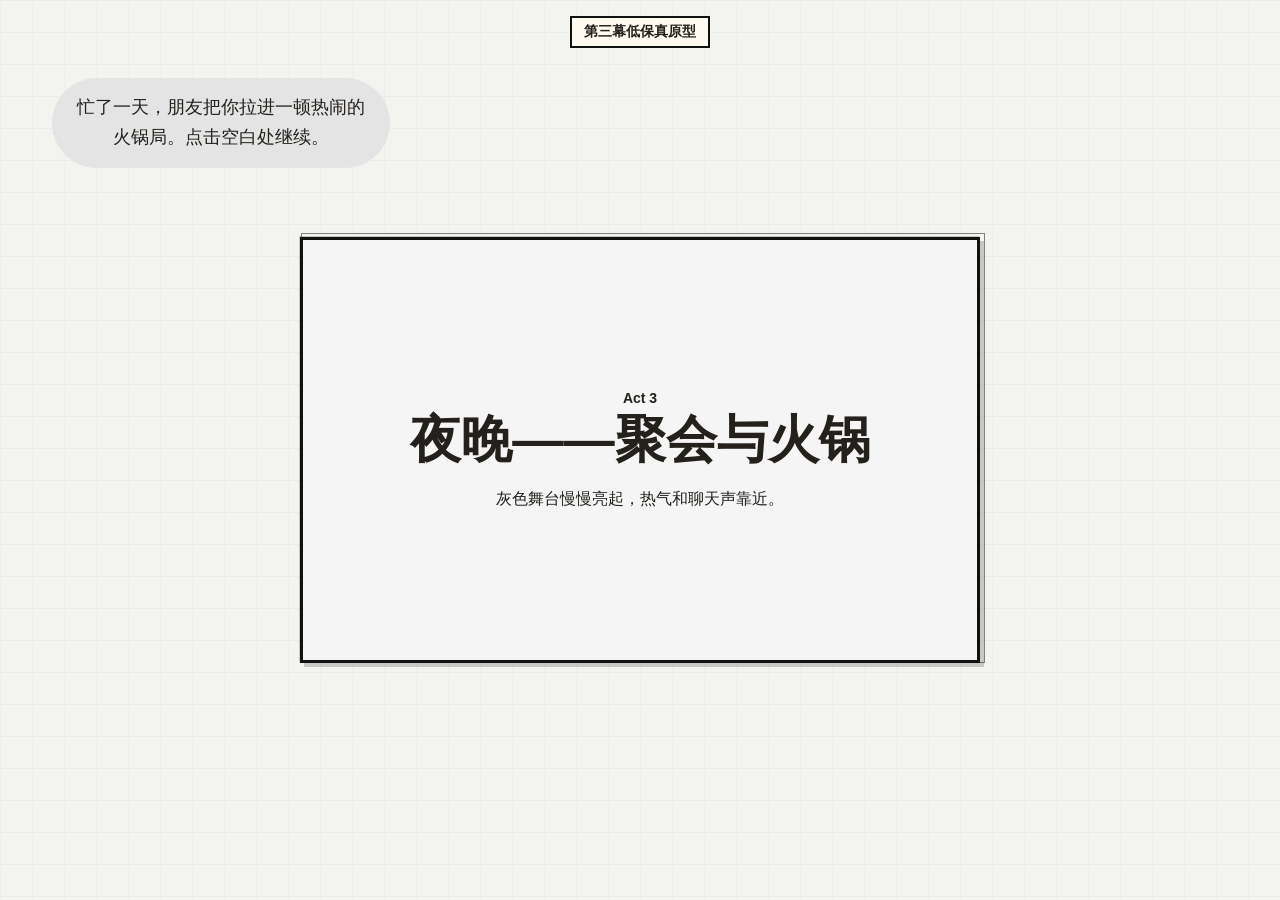
==== commit 5ea21611: "0523 分镜更改版" ====
--- a/index.html
+++ b/index.html
@@ -3,14 +3,14 @@
 <head>
   <meta charset="UTF-8">
   <meta name="viewport" content="width=device-width, initial-scale=1.0">
-  <title>食管癌饮食数感游戏 V2</title>
+  <title>食管癌饮食数感游戏 V2 - Act 3 原型</title>
   <link rel="stylesheet" href="style.css">
 </head>
 <body>
   <main id="app" class="comic-stage">
     <header class="stage-ui">
-      <p class="prototype-label">V2 画框系统测试</p>
-      <h1>食管癌饮食数感游戏</h1>
+      <p class="prototype-label">第三幕低保真原型</p>
+      <h1>夜晚——聚会与火锅</h1>
     </header>
 
     <section class="frame-viewport" aria-label="漫画分镜舞台">
--- a/style.css
+++ b/style.css
@@ -42,8 +42,7 @@
   position: relative;
   width: 100vw;
   height: 100vh;
-  display: grid;
-  grid-template-rows: auto 1fr auto;
+  display: block;
   background:
     linear-gradient(rgba(0, 0, 0, 0.03) 1px, transparent 1px),
     linear-gradient(90deg, rgba(0, 0, 0, 0.02) 1px, transparent 1px),
@@ -52,15 +51,18 @@
 }
 
 .stage-ui {
+  position: absolute;
+  top: 16px;
+  left: 50%;
+  transform: translateX(-50%);
   z-index: 10;
-  padding: 22px 28px 8px;
+  padding: 0;
   text-align: center;
   pointer-events: none;
 }
 
 .stage-ui h1 {
-  margin: 4px 0 0;
-  font-size: clamp(26px, 3vw, 44px);
+  display: none;
 }
 
 .prototype-label {
@@ -76,7 +78,7 @@
 .frame-viewport {
   position: relative;
   width: 100vw;
-  min-height: 0;
+  height: 100vh;
   overflow: hidden;
 }
 
@@ -90,8 +92,8 @@
   position: absolute;
   left: 50%;
   top: 50%;
-  width: min(78vw, 960px);
-  height: min(70vh, 640px);
+  width: min(88vw, 1220px);
+  height: min(76vh, 686px);
   padding: clamp(20px, 3vw, 38px);
   overflow: hidden;
   border: 4px solid #111;
@@ -272,6 +274,542 @@
   white-space: pre-wrap;
 }
 
+.act3-frame {
+  width: 100vw;
+  height: 100vh;
+  padding: 0;
+  background: transparent;
+  border: 0;
+  outline: 0;
+  box-shadow: none;
+}
+
+.act3-frame::after {
+  display: none;
+}
+
+.act3-canvas {
+  position: absolute;
+  inset: 0;
+  overflow: hidden;
+}
+
+.act3-object-layer {
+  position: absolute;
+  inset: 0;
+  overflow: hidden;
+}
+
+.act3-scene-object {
+  position: absolute;
+  transition:
+    left 900ms cubic-bezier(0.65, 0, 0.22, 1),
+    top 900ms cubic-bezier(0.65, 0, 0.22, 1),
+    width 900ms cubic-bezier(0.65, 0, 0.22, 1),
+    height 900ms cubic-bezier(0.65, 0, 0.22, 1),
+    transform 900ms cubic-bezier(0.65, 0, 0.22, 1),
+    opacity 900ms cubic-bezier(0.65, 0, 0.22, 1);
+  will-change: left, top, width, height, transform, opacity;
+}
+
+.act3-scene-object.no-transition {
+  transition: none;
+}
+
+.act3-panel {
+  display: flex;
+  flex-direction: column;
+  justify-content: center;
+  padding: 16px;
+  border: 3px solid #111;
+  border-radius: 0;
+  background: #f7f3ea;
+  box-shadow:
+    4px 4px 0 rgba(0, 0, 0, 0.18),
+    -1px -1px 0 rgba(0, 0, 0, 0.18);
+}
+
+.act3-panel::after {
+  content: "";
+  position: absolute;
+  inset: -5px;
+  border: 1px solid rgba(17, 17, 17, 0.5);
+  transform: translate(3px, -2px);
+  pointer-events: none;
+}
+
+.act3-kicker {
+  margin: 0 0 8px;
+  font-size: 14px;
+  font-weight: 800;
+  letter-spacing: 0;
+}
+
+.act3-title-panel {
+  align-items: center;
+  text-align: center;
+  background: #f5f5f5;
+}
+
+.act3-title-panel h2 {
+  margin: 0 0 14px;
+  font-size: clamp(30px, 4vw, 54px);
+}
+
+.act3-title-panel p {
+  margin: 0;
+}
+
+.act3-title-pinned {
+  align-items: center;
+  text-align: center;
+  background: #f5f5f5;
+}
+
+.act3-title-pinned strong {
+  font-size: 18px;
+}
+
+.act3-narration {
+  justify-content: center;
+  font-size: 18px;
+  line-height: 1.65;
+  border: 0;
+  border-radius: 999px;
+  background: #e4e4e4;
+  box-shadow: none;
+  text-align: center;
+}
+
+.act3-narration::after {
+  display: none;
+}
+
+.act3-hotpot-table {
+  background: #f2f2f2;
+}
+
+.act3-table-surface {
+  position: relative;
+  height: 100%;
+  display: grid;
+  place-items: center;
+  border: 0;
+  background: #f5f5f5;
+  font-size: 22px;
+  font-weight: 800;
+}
+
+.act3-table-title {
+  position: absolute;
+  top: 24px;
+  left: 0;
+  right: 0;
+  text-align: center;
+}
+
+.act3-table-note {
+  position: absolute;
+  right: 18px;
+  bottom: 14px;
+  font-size: 14px;
+  font-weight: 700;
+}
+
+.act3-pot {
+  align-items: center;
+  text-align: center;
+  border: 0;
+  border-radius: 0;
+  background: rgba(232, 115, 118, 0.72);
+  box-shadow: inset 0 0 0 2px rgba(255, 255, 255, 0.5);
+}
+
+.act3-pot::after {
+  display: none;
+}
+
+.act3-pot strong {
+  display: block;
+  margin-bottom: 10px;
+  font-size: 20px;
+}
+
+.act3-pot-counter {
+  display: none;
+  padding: 4px 10px;
+  border: 2px solid #111;
+  background: #f6d89f;
+  font-weight: 800;
+}
+
+.act3-pot.drag-over,
+.act3-empty-cup.drag-over {
+  background: #fff0a8;
+  outline: 5px solid rgba(0, 0, 0, 0.22);
+  transform: translateY(-4px) scale(1.02);
+}
+
+.act3-pot.has-drop {
+  border-style: solid;
+}
+
+.act3-food-layer {
+  position: absolute;
+  inset: 0;
+  z-index: 8;
+  pointer-events: none;
+}
+
+.act3-object {
+  border: 0;
+  background: #9a9a9a;
+  font-weight: 800;
+  transition:
+    transform 160ms ease,
+    opacity 160ms ease,
+    background 160ms ease;
+}
+
+.act3-object:hover:not(:disabled) {
+  outline: 3px solid #111;
+  background: #b0b0b0;
+  transform: translateY(-5px);
+}
+
+.act3-object:active:not(:disabled) {
+  transform: translateY(-1px) scale(0.98);
+}
+
+.act3-object.is-dragging {
+  opacity: 0.55;
+}
+
+.act3-object.is-selected {
+  opacity: 0.24;
+  cursor: default;
+  border-style: solid;
+  background: #d8d1c2;
+}
+
+.act3-food {
+  position: absolute;
+  z-index: 10;
+  width: 132px;
+  min-height: 74px;
+  pointer-events: auto;
+  color: #151515;
+  font-size: 12px;
+  box-shadow: none;
+}
+
+.act3-food[data-id="act3_s01_food_vegetable"] {
+  width: 150px;
+  height: 88px;
+  border-radius: 50%;
+}
+
+.act3-food[data-id="act3_s01_food_maodu"] {
+  width: 170px;
+  height: 96px;
+  border-radius: 50%;
+}
+
+.act3-food[data-id="act3_s01_food_beefSlices"] {
+  width: 170px;
+  height: 240px;
+  border-radius: 70% 30% 70% 30%;
+  background: transparent;
+  border-left: 54px solid #9a9a9a;
+  border-bottom: 44px solid #9a9a9a;
+  box-shadow: none;
+  justify-content: flex-start;
+  align-items: flex-end;
+  padding: 0 0 16px 2px;
+  font-size: 20px;
+  text-align: left;
+}
+
+.act3-food[data-id="act3_s01_food_sausage"],
+.act3-food[data-id="act3_s01_food_youtiao"] {
+  width: 150px;
+  min-height: 54px;
+}
+
+.act3-food[data-id="act3_s01_food_luncheonMeat"] {
+  width: 88px;
+  min-height: 125px;
+}
+
+.act3-food[data-id="act3_s01_food_daiRouCuiGu"] {
+  width: 170px;
+  min-height: 106px;
+}
+
+.act3-cheers-zone {
+  display: block;
+  background: #f2f2f2;
+}
+
+.act3-cup {
+  position: absolute;
+  top: 34%;
+  width: 34%;
+  height: 44%;
+  display: grid;
+  place-items: center;
+  border: 3px solid #111;
+  background: #d9d9d9;
+  font-weight: 800;
+  text-align: center;
+}
+
+.act3-cup.other-cup {
+  left: 10%;
+  transform: rotate(-8deg);
+}
+
+.act3-cup.empty-cup {
+  right: 10%;
+  border-style: dashed;
+  transform: rotate(8deg);
+  background: rgba(232, 115, 118, 0.72);
+}
+
+.act3-cup.filled {
+  border-style: solid;
+  background: #f6d89f;
+}
+
+.act3-drink-table {
+  justify-content: flex-start;
+  gap: 14px;
+  background: #f5f5f5;
+}
+
+.act3-drink-list {
+  display: grid;
+  gap: 12px;
+}
+
+.act3-drink {
+  width: 100%;
+  min-height: 104px;
+}
+
+.act3-floating-bubble {
+  position: absolute;
+  max-width: 210px;
+  padding: 12px 18px;
+  border-radius: 999px;
+  background: #e4e4e4;
+  color: #222;
+  font-size: 15px;
+  font-weight: 700;
+  text-align: center;
+  animation: act3BubbleFloat 420ms ease-out both;
+}
+
+.act3-complete-panel {
+  align-items: center;
+  text-align: center;
+}
+
+.act3-complete-panel h2 {
+  margin: 0 0 12px;
+  font-size: 38px;
+}
+
+.act3-debug-output {
+  width: 100%;
+  max-height: 120px;
+  overflow: auto;
+  margin: 14px 0 0;
+  padding: 10px;
+  border: 2px solid #111;
+  background: #fffaf0;
+  text-align: left;
+  white-space: pre-wrap;
+}
+
+.act3-error-panel {
+  display: grid;
+  place-content: center;
+  height: 100%;
+  padding: 40px;
+  text-align: center;
+}
+
+.scale-from-corner {
+  transform-origin: left top;
+  animation: act3ScaleFromCorner 620ms ease-out both;
+}
+
+.pin-title-from-main {
+  transform-origin: left top;
+  animation: act3PinTitleFromMain 760ms cubic-bezier(0.65, 0, 0.22, 1) both;
+}
+
+.table-rise-to-place {
+  animation: act3RiseIntoPlace 900ms cubic-bezier(0.65, 0, 0.22, 1) both;
+}
+
+.narration-rise-to-place {
+  animation: act3NarrationRiseIntoPlace 900ms cubic-bezier(0.65, 0, 0.22, 1) both;
+}
+
+.narration-fade-in {
+  animation: act3NarrationFadeIn 520ms ease-out both;
+}
+
+.drink-table-drop-in {
+  animation: act3DrinkTableDropIn 900ms cubic-bezier(0.65, 0, 0.22, 1) both;
+}
+
+.enter-from-bottom-soft {
+  animation: act3EnterFromBottom 620ms ease-out both;
+}
+
+.enter-from-top-soft {
+  animation: act3EnterFromTop 620ms ease-out both;
+}
+
+.title-exit-right {
+  animation: act3TitleExitRight 620ms ease-in both;
+}
+
+.table-shift-up {
+  animation: act3TableShiftUp 620ms ease-in-out both;
+}
+
+@keyframes act3ScaleFromCorner {
+  from {
+    opacity: 0;
+    transform: scale(0.2);
+  }
+
+  to {
+    opacity: 1;
+    transform: scale(1);
+  }
+}
+
+@keyframes act3PinTitleFromMain {
+  from {
+    opacity: 1;
+    transform: translate(-47%, 112%) scale(1.3);
+  }
+
+  to {
+    opacity: 1;
+    transform: translate(0, 0) scale(1);
+  }
+}
+
+@keyframes act3RiseIntoPlace {
+  from {
+    opacity: 1;
+    transform: translateY(280px);
+  }
+
+  to {
+    opacity: 1;
+    transform: translateY(0);
+  }
+}
+
+@keyframes act3NarrationRiseIntoPlace {
+  from {
+    opacity: 0;
+    transform: translateY(180px);
+  }
+
+  to {
+    opacity: 1;
+    transform: translateY(0);
+  }
+}
+
+@keyframes act3NarrationFadeIn {
+  from {
+    opacity: 0;
+    transform: translateY(12px);
+  }
+
+  to {
+    opacity: 1;
+    transform: translateY(0);
+  }
+}
+
+@keyframes act3DrinkTableDropIn {
+  from {
+    opacity: 1;
+    transform: translateY(-280px);
+  }
+
+  to {
+    opacity: 1;
+    transform: translateY(0);
+  }
+}
+
+@keyframes act3EnterFromBottom {
+  from {
+    opacity: 0;
+    transform: translateY(80px);
+  }
+
+  to {
+    opacity: 1;
+    transform: translateY(0);
+  }
+}
+
+@keyframes act3EnterFromTop {
+  from {
+    opacity: 0;
+    transform: translateY(-80px);
+  }
+
+  to {
+    opacity: 1;
+    transform: translateY(0);
+  }
+}
+
+@keyframes act3TitleExitRight {
+  from {
+    transform: translateX(0);
+  }
+
+  to {
+    transform: translateX(380px);
+  }
+}
+
+@keyframes act3TableShiftUp {
+  from {
+    transform: translateY(0);
+  }
+
+  to {
+    transform: translateY(-28px);
+  }
+}
+
+@keyframes act3BubbleFloat {
+  from {
+    opacity: 0;
+    transform: translateY(18px) scale(0.92);
+  }
+
+  to {
+    opacity: 1;
+    transform: translateY(0) scale(1);
+  }
+}
+
 @media (max-width: 760px) {
   .scene-frame {
     width: 90vw;
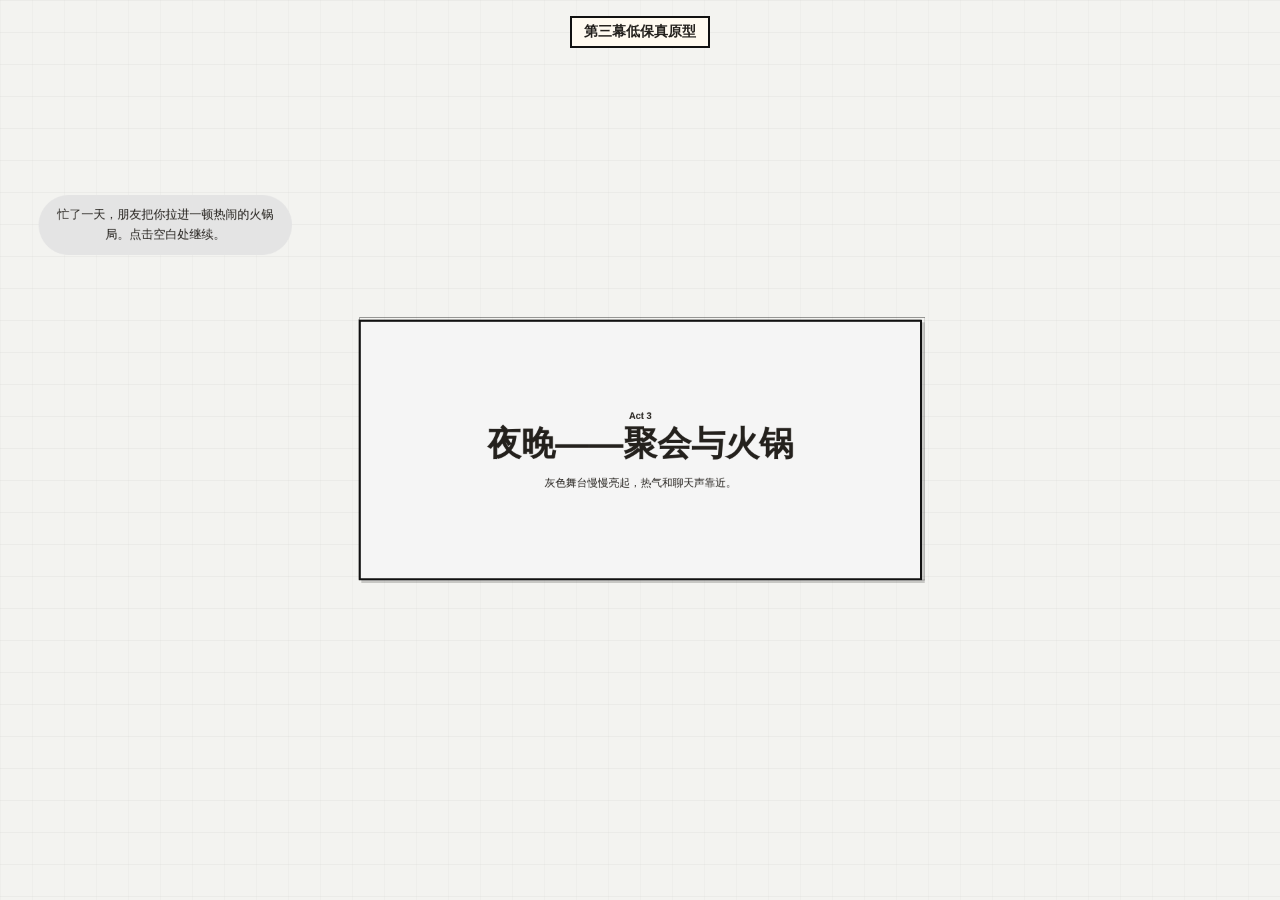
==== commit b812eda1: "0523 对位正确版本" ====
--- a/index.html
+++ b/index.html
@@ -13,8 +13,8 @@
       <h1>夜晚——聚会与火锅</h1>
     </header>
 
-    <section class="frame-viewport" aria-label="漫画分镜舞台">
-      <div id="frameTrack" class="frame-track"></div>
+    <section class="frame-viewport stage-wrapper" aria-label="漫画分镜舞台">
+      <div id="frameTrack" class="frame-track stage-scale-shell"></div>
     </section>
 
     <nav class="test-controls" aria-label="画框切换测试">
--- a/style.css
+++ b/style.css
@@ -2,10 +2,14 @@
   box-sizing: border-box;
 }
 
+html,
 body {
   margin: 0;
-  min-width: 100vw;
-  min-height: 100vh;
+  width: 100%;
+  height: 100%;
+}
+
+body {
   overflow: hidden;
   font-family: "Microsoft YaHei", "PingFang SC", Arial, sans-serif;
   color: #24211d;
@@ -75,17 +79,25 @@
   font-weight: 700;
 }
 
-.frame-viewport {
+.frame-viewport,
+.stage-wrapper {
   position: relative;
   width: 100vw;
   height: 100vh;
+  padding: 0;
+  margin: 0;
   overflow: hidden;
-}
-
-.frame-track {
+  display: flex;
+  align-items: center;
+  justify-content: center;
+}
+
+.frame-track,
+.stage-scale-shell {
   position: relative;
-  width: 100%;
-  height: 100%;
+  width: 1920px;
+  height: 920px;
+  flex: 0 0 auto;
 }
 
 .scene-frame {
@@ -274,14 +286,18 @@
   white-space: pre-wrap;
 }
 
-.act3-frame {
-  width: 100vw;
-  height: 100vh;
+.act3-frame,
+.game-stage {
+  left: 0;
+  top: 0;
+  width: 1920px;
+  height: 920px;
   padding: 0;
   background: transparent;
   border: 0;
   outline: 0;
   box-shadow: none;
+  transform-origin: top left;
 }
 
 .act3-frame::after {
@@ -313,7 +329,18 @@
 }
 
 .act3-scene-object.no-transition {
-  transition: none;
+  transition: none !important;
+}
+
+.act3-child-object {
+  position: absolute;
+  transition:
+    left 900ms cubic-bezier(0.65, 0, 0.22, 1),
+    top 900ms cubic-bezier(0.65, 0, 0.22, 1),
+    width 900ms cubic-bezier(0.65, 0, 0.22, 1),
+    height 900ms cubic-bezier(0.65, 0, 0.22, 1),
+    transform 900ms cubic-bezier(0.65, 0, 0.22, 1),
+    opacity 900ms cubic-bezier(0.65, 0, 0.22, 1);
 }
 
 .act3-panel {
@@ -387,6 +414,7 @@
 
 .act3-hotpot-table {
   background: #f2f2f2;
+  overflow: visible;
 }
 
 .act3-table-surface {
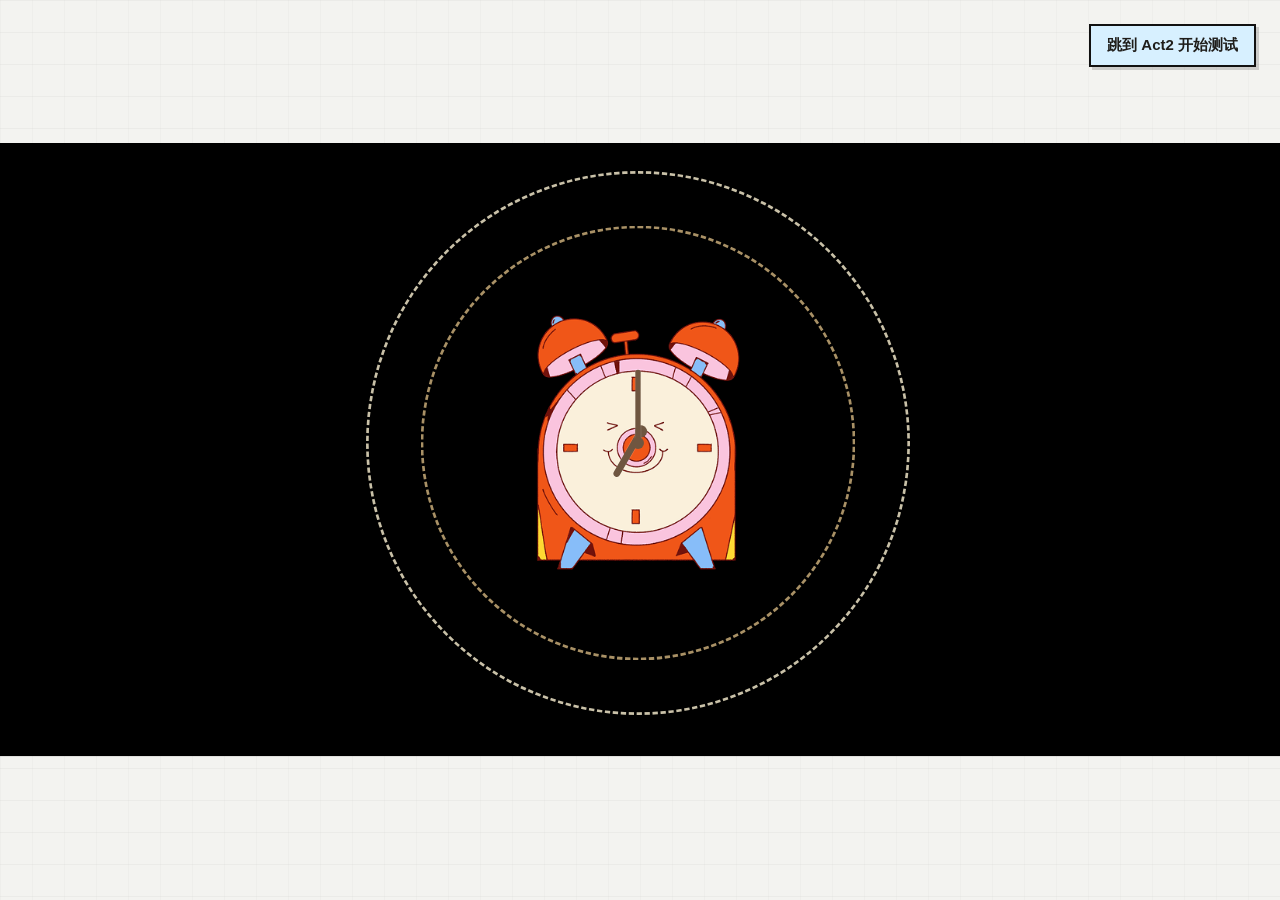
==== commit cf781922: "数据结构" ====
--- a/index.html
+++ b/index.html
@@ -25,6 +25,7 @@
     </nav>
   </main>
 
+  <script src="riskConfig.js"></script>
   <script src="game.js"></script>
 </body>
 </html>
--- a/style.css
+++ b/style.css
@@ -1,5 +1,51 @@
 * {
   box-sizing: border-box;
+}
+
+:root {
+  --drag-outline-color: #ff6b4a;
+  --drag-outline-size: 1px;
+  --drag-scale: 1.06;
+  --option-hover-scale: 1.05;
+  --option-hover-duration: 180ms;
+  --option-sparkle-color: #ffd84d;
+  --option-sparkle-size: 10px;
+  --cheers-move-x: 28px;
+  --cheers-rotate: 8deg;
+  --cheers-bounce-duration: 760ms;
+  --guide-bubble-enter-duration: 420ms;
+  --guide-bubble-stack-duration: 480ms;
+  --guide-bubble-exit-duration: 420ms;
+  --guide-bubble-exit-y: -60px;
+  --guidance-bubble-font-size: 28px;
+  --guidance-bubble-text-center-y: 71px;
+  --hint-pulse-scale: 1.08;
+  --hint-pulse-duration: 720ms;
+  --hint-pulse-count: 3;
+  --hint-glow-color: #ffd84d;
+  --hint-glow-size: 2px;
+  --hint-glow-strength: 0.85;
+  --cup-wiggle-y: -8px;
+  --cup-wiggle-rotate: 4deg;
+  --cup-wiggle-duration: 520ms;
+  --cup-wiggle-count: 3;
+  --hover-info-bg: rgba(255, 255, 255, 0.94);
+  --hover-info-border: #382620;
+  --hover-info-shadow: rgba(72, 56, 56, 0.18);
+  --hover-info-title-size: 22px;
+  --hover-info-body-size: 17px;
+  --hover-info-max-width: 360px;
+  --act3-exit-title-delay: 0ms;
+  --act3-exit-title-duration: 700ms;
+  --act3-exit-drink-delay: 120ms;
+  --act3-exit-drink-duration: 850ms;
+  --act3-exit-cheers-delay: 260ms;
+  --act3-exit-cheers-duration: 900ms;
+  --act3-exit-hotpot-delay: 420ms;
+  --act3-exit-hotpot-duration: 1100ms;
+  --act3-exit-distance-fast: -980px;
+  --act3-exit-distance-mid: -860px;
+  --act3-exit-distance-slow: -760px;
 }
 
 html,
@@ -70,13 +116,26 @@
 }
 
 .prototype-label {
-  display: inline-block;
+  display: none;
   margin: 0;
   padding: 5px 12px;
   border: 2px solid #111;
   background: #fffaf0;
   font-size: 14px;
   font-weight: 700;
+}
+
+.debug-entry-controls {
+  position: absolute;
+  right: 24px;
+  top: 24px;
+  z-index: 120;
+  display: flex;
+  gap: 10px;
+}
+
+.debug-entry-controls button {
+  background: #d7f0ff;
 }
 
 .frame-viewport,
@@ -135,6 +194,202 @@
   transform: translate(-50%, -50%);
 }
 
+.act0-alarm-layer {
+  position: absolute;
+  inset: 0;
+  z-index: 120;
+  overflow: hidden;
+  pointer-events: auto;
+  background: #000;
+  transition:
+    background-color var(--act0-bg-transition-duration, 760ms) ease,
+    opacity 680ms ease;
+}
+
+.act0-alarm-layer.is-completing {
+  opacity: 0;
+}
+
+.act0-clock {
+  position: absolute;
+  display: block;
+  border: 0;
+  padding: 0;
+  margin: 0;
+  background: transparent;
+  cursor: pointer;
+  transform: translate(-50%, -50%);
+  transform-origin: center;
+  pointer-events: auto;
+}
+
+.act0-clock.is-ringing {
+  animation: act0ClockRing var(--act0-ring-duration, 140ms) ease-in-out infinite alternate;
+}
+
+.act0-clock.is-hit {
+  animation: act0ClockHit 260ms cubic-bezier(0.2, 0.8, 0.25, 1) both;
+}
+
+.act0-clock.is-completing {
+  transition:
+    opacity 560ms ease,
+    transform 560ms ease;
+  opacity: 0;
+  transform: translate(-50%, -50%) scale(0.86);
+}
+
+.clock-body,
+.clock-hour-hand,
+.clock-minute-hand,
+.alarm-ring-lines,
+.hit-feedback {
+  position: absolute;
+  pointer-events: none;
+}
+
+.clock-body {
+  left: 50%;
+  top: 50%;
+  width: 64%;
+  height: 64%;
+  border: 8px solid #6f5640;
+  border-radius: 50%;
+  background:
+    radial-gradient(circle at 50% 48%, rgba(255, 251, 243, 0.98) 0 56%, rgba(242, 224, 199, 0.98) 56% 100%);
+  box-shadow:
+    0 14px 36px rgba(0, 0, 0, 0.24),
+    inset 0 0 0 3px rgba(255, 255, 255, 0.4);
+  transform: translate(-50%, -50%);
+}
+
+.clock-body::before,
+.clock-body::after {
+  content: "";
+  position: absolute;
+  top: -18%;
+  width: 24%;
+  height: 18%;
+  border: 7px solid #6f5640;
+  border-radius: 999px 999px 20px 20px;
+  background: #f7d6ae;
+}
+
+.clock-body::before {
+  left: 6%;
+  transform: rotate(-24deg);
+}
+
+.clock-body::after {
+  right: 6%;
+  transform: rotate(24deg);
+}
+
+.clock-hour-hand,
+.clock-minute-hand {
+  left: 50%;
+  bottom: 50%;
+  border-radius: 999px;
+  background: #6f5640;
+  box-shadow: 0 0 0 1px rgba(255, 255, 255, 0.18);
+}
+
+.clock-hour-hand {
+  width: 10px;
+  height: 78px;
+  transform-origin: 50% 88%;
+}
+
+.clock-minute-hand {
+  width: 8px;
+  height: 110px;
+  transition: transform 520ms ease-in-out;
+}
+
+.clock-minute-hand::after,
+.clock-hour-hand::after {
+  content: "";
+  position: absolute;
+  left: 50%;
+  bottom: -9px;
+  width: 18px;
+  height: 18px;
+  border-radius: 50%;
+  background: #6f5640;
+  transform: translateX(-50%);
+}
+
+.alarm-ring-lines {
+  inset: -18%;
+  opacity: 0;
+}
+
+.alarm-ring-lines::before,
+.alarm-ring-lines::after {
+  content: "";
+  position: absolute;
+  inset: 0;
+  border-radius: 50%;
+  border: 4px dashed rgba(255, 245, 214, 0.86);
+}
+
+.alarm-ring-lines::after {
+  inset: 10%;
+  border-color: rgba(255, 220, 154, 0.72);
+}
+
+.act0-clock.is-ringing .alarm-ring-lines {
+  opacity: var(--act0-ring-lines-opacity, 0.92);
+  animation: act0RingLinesFlash calc(var(--act0-ring-duration, 140ms) * 2.4) ease-in-out infinite;
+}
+
+.hit-feedback {
+  inset: -10%;
+  opacity: 0;
+  z-index: 6;
+}
+
+.hit-feedback::before,
+.hit-feedback::after {
+  content: "";
+  position: absolute;
+  left: 50%;
+  top: 50%;
+  width: 66%;
+  height: 14%;
+  border-radius: 999px;
+  border: 4px solid rgba(255, 244, 211, 0.84);
+  background: rgba(255, 244, 211, 0.22);
+  transform: translate(-50%, -50%) rotate(18deg);
+}
+
+.hit-feedback::after {
+  width: 52%;
+  transform: translate(-50%, -50%) rotate(-18deg);
+}
+
+.hit-feedback.is-visible {
+  opacity: 1;
+  animation: act0HitFeedbackFlash 260ms ease-out both;
+}
+
+.hit-feedback.has-image {
+  inset: -26% -44%;
+}
+
+.hit-feedback-image {
+  object-fit: contain;
+}
+
+.act0-clock-image {
+  position: absolute;
+  inset: 0;
+  width: 100%;
+  height: 100%;
+  object-fit: contain;
+  pointer-events: none;
+}
+
 .scene-frame.enter-from-right {
   transform: translate(80vw, -50%);
 }
@@ -332,15 +587,32 @@
   transition: none !important;
 }
 
+.act1-scene-object {
+  position: absolute;
+  transition:
+    left 900ms cubic-bezier(0.65, 0, 0.22, 1),
+    top 900ms cubic-bezier(0.65, 0, 0.22, 1),
+    width 900ms cubic-bezier(0.65, 0, 0.22, 1),
+    height 900ms cubic-bezier(0.65, 0, 0.22, 1),
+    transform 180ms ease,
+    opacity 260ms ease;
+  will-change: transform, opacity;
+}
+
 .act3-child-object {
   position: absolute;
+  z-index: 2;
   transition:
     left 900ms cubic-bezier(0.65, 0, 0.22, 1),
     top 900ms cubic-bezier(0.65, 0, 0.22, 1),
     width 900ms cubic-bezier(0.65, 0, 0.22, 1),
     height 900ms cubic-bezier(0.65, 0, 0.22, 1),
     transform 900ms cubic-bezier(0.65, 0, 0.22, 1),
-    opacity 900ms cubic-bezier(0.65, 0, 0.22, 1);
+  opacity 900ms cubic-bezier(0.65, 0, 0.22, 1);
+}
+
+.allow-overflow {
+  overflow: visible !important;
 }
 
 .act3-panel {
@@ -378,6 +650,11 @@
   background: #f5f5f5;
 }
 
+.act3-title-panel > :not(.frame-bg-image) {
+  position: relative;
+  z-index: 2;
+}
+
 .act3-title-panel h2 {
   margin: 0 0 14px;
   font-size: clamp(30px, 4vw, 54px);
@@ -395,6 +672,3411 @@
 
 .act3-title-pinned strong {
   font-size: 18px;
+}
+
+.intro-bubble {
+  position: absolute;
+  pointer-events: none;
+  border-radius: 999px;
+  background: #e4e4e4;
+  animation: introBubbleIn 280ms ease-out both;
+}
+
+.intro-bubble-image {
+  position: absolute;
+  inset: 0;
+  z-index: 0;
+  display: block;
+  width: 100%;
+  height: 100%;
+  object-fit: fill;
+  pointer-events: none;
+}
+
+.intro-bubble.has-intro-bubble-image {
+  background: transparent;
+}
+
+.intro-bubble-text {
+  position: absolute;
+  left: 50%;
+  top: var(--intro-bubble-text-center-y, 71px);
+  z-index: 2;
+  width: 100%;
+  color: #222;
+  font-family: YouYuan, "幼圆", "Microsoft YaHei", sans-serif;
+  font-size: 28px;
+  font-weight: 400;
+  line-height: 1.2;
+  text-align: center;
+  white-space: nowrap;
+  pointer-events: none;
+  transform: translate(-50%, -50%);
+}
+
+.guidance-bubble {
+  position: absolute;
+  z-index: 50;
+  pointer-events: none;
+  border-radius: 999px;
+  background: #e4e4e4;
+  transition: top var(--guide-bubble-stack-duration) ease;
+  animation: guideBubbleEnter var(--guide-bubble-enter-duration) ease-out both;
+}
+
+.guidance-bubble.float-up {
+  animation-name: guideBubbleFloatUp;
+}
+
+.guidance-bubble-image {
+  position: absolute;
+  inset: 0;
+  z-index: 0;
+  display: block;
+  width: 100%;
+  height: 100%;
+  object-fit: fill;
+  pointer-events: none;
+}
+
+.guidance-bubble.has-guidance-bubble-image {
+  background: transparent;
+}
+
+.guidance-bubble-text {
+  position: absolute;
+  left: 50%;
+  top: var(--guidance-bubble-text-center-y, 71px);
+  z-index: 2;
+  width: 100%;
+  color: #222;
+  font-family: YouYuan, "幼圆", "Microsoft YaHei", sans-serif;
+  font-size: var(--guidance-bubble-font-size, 28px);
+  font-weight: 400;
+  line-height: 1.2;
+  text-align: center;
+  white-space: nowrap;
+  pointer-events: none;
+  transform: translate(-50%, -50%);
+}
+
+.guidance-bubble.exit-up {
+  animation: guideBubbleExitUp var(--guide-bubble-exit-duration) ease-in forwards;
+}
+
+.hotpot-floating-bubble-layer {
+  position: absolute;
+  overflow: visible;
+  pointer-events: none;
+}
+
+.hotpot-floating-bubble {
+  position: absolute;
+  opacity: 0;
+  pointer-events: none;
+  animation-name: hotpotFloatingBubbleLife;
+  animation-timing-function: ease-in-out;
+  animation-fill-mode: forwards;
+}
+
+.hotpot-floating-bubble img {
+  display: block;
+  width: 100%;
+  height: 100%;
+  object-fit: contain;
+  pointer-events: none;
+}
+
+.hotpot-floating-bubble.is-placeholder {
+  border-radius: 999px;
+  background: rgba(255, 255, 255, 0.58);
+  box-shadow: 0 0 12px rgba(255, 216, 77, 0.32);
+}
+
+.cheer-zone-breath-bubble {
+  position: absolute;
+  pointer-events: none;
+  animation: cheerBreathBubble var(--cheer-breath-duration, 1600ms) ease-in-out infinite;
+  transform-origin: center center;
+}
+
+.cheer-zone-breath-bubble img {
+  display: block;
+  width: 100%;
+  height: 100%;
+  object-fit: contain;
+  pointer-events: none;
+}
+
+.cheer-zone-breath-bubble.is-placeholder {
+  border-radius: 999px;
+  background: rgba(255, 255, 255, 0.55);
+  box-shadow: 0 0 14px rgba(255, 216, 77, 0.28);
+}
+
+.act3-hover-info-tooltip {
+  position: absolute;
+  z-index: 9999;
+  max-width: var(--hover-info-max-width, 360px);
+  padding: 16px 18px;
+  border: 2px solid var(--hover-info-border, #222);
+  border-radius: 18px;
+  background: var(--hover-info-bg, rgba(255, 255, 255, 0.94));
+  box-shadow: 4px 4px 0 var(--hover-info-shadow, rgba(0, 0, 0, 0.18));
+  color: #222;
+  font-family: YouYuan, "幼圆", "Microsoft YaHei", sans-serif;
+  line-height: 1.55;
+  opacity: 0;
+  pointer-events: none;
+  transform: translateY(6px);
+  transition:
+    opacity 160ms ease,
+    transform 160ms ease;
+}
+
+.act3-hover-info-tooltip.is-visible {
+  opacity: 1;
+  transform: translateY(0);
+}
+
+.act3-hover-info-title {
+  margin-bottom: 8px;
+  font-size: var(--hover-info-title-size, 22px);
+  font-weight: 600;
+}
+
+.act3-hover-info-body {
+  font-size: var(--hover-info-body-size, 17px);
+  font-weight: 400;
+}
+
+/* ---------------------------------------------------------------------------
+   Act1 Breakfast Styles
+   Keep Act1-only low-fidelity breakfast and microwave styles in this section.
+   Do not place Act3 drag/drop, Act0 alarm, or Result animation styles here.
+--------------------------------------------------------------------------- */
+
+.act1-breakfast-bubble {
+  justify-content: center;
+  border-radius: 26px;
+  background: rgba(255, 250, 235, 0.94);
+  color: #382620;
+  font-family: YouYuan, "幼圆", "Microsoft YaHei", sans-serif;
+  font-size: 30px;
+  font-weight: 700;
+  line-height: 1.45;
+  text-align: center;
+}
+
+.act1-breakfast-frame {
+  border: 2px solid rgba(23, 23, 23, 0.34);
+  background:
+    linear-gradient(135deg, rgba(255, 247, 199, 0.82), rgba(255, 196, 214, 0.62)),
+    #d7d7d7;
+  box-shadow: 4px 4px 0 rgba(0, 0, 0, 0.1);
+  pointer-events: none;
+}
+
+.act1-breakfast-frame::after {
+  content: "";
+  position: absolute;
+  inset: 12px;
+  border: 1px dashed rgba(23, 23, 23, 0.24);
+  pointer-events: none;
+}
+
+.act1-breakfast-frame.is-leaving-up {
+  animation: act1BreakfastFrameLeaveUp 760ms cubic-bezier(0.42, 0, 0.22, 1) forwards;
+}
+
+.act1-breakfast-option {
+  display: flex;
+  flex-direction: column;
+  align-items: center;
+  justify-content: center;
+  gap: 8px;
+  padding: 10px;
+  border: 3px solid rgba(23, 23, 23, 0.86);
+  background: rgba(255, 255, 255, 0.2);
+  color: #171717;
+  cursor: pointer;
+  font-family: YouYuan, "幼圆", "Microsoft YaHei", sans-serif;
+  box-shadow:
+    3px 3px 0 rgba(0, 0, 0, 0.12),
+    -1px -1px 0 rgba(0, 0, 0, 0.18);
+}
+
+.act1-breakfast-option::after {
+  content: "";
+  position: absolute;
+  inset: 9px;
+  border: 2px solid rgba(23, 23, 23, 0.28);
+  transform: rotate(-1.5deg);
+  pointer-events: none;
+}
+
+.act1-breakfast-option:hover:not(:disabled) {
+  transform: scale(1.045);
+  background: #e2ded4;
+}
+
+.act1-breakfast-option:focus-visible {
+  outline: 4px solid #171717;
+  outline-offset: 4px;
+}
+
+.act1-breakfast-option.is-selected {
+  background: #f2e4bd;
+  cursor: default;
+  transform: scale(1.06);
+}
+
+.act1-breakfast-option.is-selected:disabled {
+  opacity: 1;
+}
+
+.act1-breakfast-option.is-travelling-to-microwave {
+  pointer-events: none;
+  box-shadow:
+    7px 7px 0 rgba(0, 0, 0, 0.18),
+    0 0 0 5px rgba(242, 228, 189, 0.65);
+}
+
+.act1-breakfast-option.is-leaving {
+  pointer-events: none;
+  animation: act1BreakfastLeave var(--act1-exit-duration, 900ms) cubic-bezier(0.24, 0.74, 0.28, 1) forwards;
+}
+
+.act1-breakfast-sketch {
+  position: relative;
+  width: min(78%, 220px);
+  height: min(62%, 170px);
+  border: 4px solid #171717;
+  background:
+    linear-gradient(135deg, transparent 46%, #171717 47% 49%, transparent 50%),
+    rgba(255, 247, 199, 0.54);
+  transform: rotate(1.2deg);
+}
+
+.act1-breakfast-sketch::before,
+.act1-breakfast-sketch::after {
+  content: "";
+  position: absolute;
+  border: 4px solid #171717;
+  pointer-events: none;
+}
+
+.act1-breakfast-sketch::before {
+  left: 18%;
+  top: 30%;
+  width: 64%;
+  height: 30%;
+  border-radius: 999px;
+  transform: rotate(4deg);
+}
+
+.act1-breakfast-sketch::after {
+  left: 38%;
+  top: 18%;
+  width: 28%;
+  height: 58%;
+  border-top: 0;
+  border-bottom: 0;
+  transform: rotate(-5deg);
+}
+
+.act1-breakfast-sketch[data-sketch$="overnightPizza"]::before {
+  left: 18%;
+  top: 24%;
+  width: 66%;
+  height: 48%;
+  border-radius: 12px 12px 80px 12px;
+  transform: rotate(11deg);
+}
+
+.act1-breakfast-sketch[data-sketch$="baguetteCheese"]::before {
+  left: 12%;
+  top: 35%;
+  width: 76%;
+  height: 26%;
+  border-radius: 999px;
+  transform: rotate(-5deg);
+}
+
+.act1-breakfast-sketch[data-sketch$="hotPorridge"]::before {
+  left: 16%;
+  top: 42%;
+  width: 68%;
+  height: 34%;
+  border-radius: 0 0 36px 36px;
+}
+
+.act1-breakfast-sketch[data-sketch$="eggHamSandwich"]::before {
+  left: 20%;
+  top: 22%;
+  width: 58%;
+  height: 54%;
+  border-radius: 8px;
+}
+
+.act1-breakfast-sketch[data-sketch$="cornEggMilk"]::before {
+  left: 19%;
+  top: 24%;
+  width: 28%;
+  height: 56%;
+  border-radius: 8px 8px 18px 18px;
+}
+
+.act1-breakfast-label {
+  position: relative;
+  z-index: 2;
+  font-size: 20px;
+  font-weight: 800;
+  line-height: 1.2;
+  text-align: center;
+}
+
+.act1-microwave-panel {
+  display: flex;
+  flex-direction: column;
+  align-items: center;
+  justify-content: center;
+  gap: 24px;
+  border: 4px solid #171717;
+  background:
+    linear-gradient(180deg, rgba(255, 255, 255, 0.16), rgba(255, 255, 255, 0)),
+    #d7d7d7;
+  color: #171717;
+  cursor: pointer;
+  box-shadow: 6px 6px 0 rgba(0, 0, 0, 0.14);
+  user-select: none;
+}
+
+.act1-microwave-panel.act1-microwave-drop-in {
+  animation: act1MicrowaveDropIn 980ms cubic-bezier(0.24, 0.82, 0.2, 1.05) both;
+}
+
+.act1-microwave-title {
+  font-family: YouYuan, "幼圆", "Microsoft YaHei", sans-serif;
+  font-size: 24px;
+  font-weight: 800;
+}
+
+.act1-microwave-window {
+  position: relative;
+  width: 62%;
+  height: 54%;
+  border: 5px solid #171717;
+  background:
+    radial-gradient(circle at 50% 70%, rgba(242, 228, 189, calc(var(--act1-heat-ratio, 0) * 0.7)), transparent 36%),
+    rgba(245, 245, 245, 0.28);
+  transform: rotate(-1.5deg);
+}
+
+.act1-microwave-window::before,
+.act1-microwave-window::after {
+  content: "";
+  position: absolute;
+  border: 4px solid #171717;
+  pointer-events: none;
+}
+
+.act1-microwave-window::before {
+  left: 16%;
+  bottom: 18%;
+  width: 68%;
+  height: 26%;
+  border-radius: 50%;
+}
+
+.act1-microwave-window::after {
+  left: 28%;
+  top: 25%;
+  width: 46%;
+  height: 44%;
+  border-width: 0 4px;
+  border-radius: 50%;
+  transform: rotate(17deg);
+}
+
+.act1-microwave-food {
+  position: absolute;
+  left: 28%;
+  bottom: 19%;
+  width: 44%;
+  height: 22%;
+  border: 4px solid #171717;
+  border-radius: 48% 48% 42% 42%;
+}
+
+.act1-microwave-steam {
+  position: absolute;
+  left: 49%;
+  top: 23%;
+  width: 70px;
+  height: 170px;
+  border-left: 5px solid #171717;
+  border-radius: 50%;
+  opacity: calc(0.22 + var(--act1-heat-ratio, 0) * 0.68);
+  transform: rotate(20deg);
+}
+
+.act1-microwave-hint {
+  font-family: YouYuan, "幼圆", "Microsoft YaHei", sans-serif;
+  font-size: 28px;
+  font-weight: 800;
+}
+
+.act1-microwave-panel.is-heating {
+  background:
+    linear-gradient(180deg, rgba(255, 246, 196, 0.42), rgba(255, 255, 255, 0)),
+    #ded8c9;
+}
+
+.act1-microwave-panel.is-complete {
+  background: #f2e4bd;
+}
+
+.act1-heat-plate {
+  display: grid;
+  place-items: center;
+  border: 4px solid #171717;
+  border-radius: 50%;
+  background:
+    radial-gradient(ellipse at center, rgba(255, 255, 255, 0.34), rgba(255, 255, 255, 0) 62%),
+    #ffd737;
+  box-shadow:
+    5px 5px 0 rgba(139, 28, 18, 0.18),
+    inset 0 -12px 0 rgba(139, 28, 18, 0.12);
+  pointer-events: none;
+}
+
+.act1-heat-plate-label,
+.act1-heat-food-label {
+  font-family: YouYuan, "幼圆", "Microsoft YaHei", sans-serif;
+  font-size: 24px;
+  font-weight: 900;
+}
+
+.act1-heat-food {
+  display: grid;
+  place-items: center;
+  border: 4px solid #8b1c12;
+  border-radius: 999px;
+  background:
+    linear-gradient(135deg, rgba(255, 247, 199, 0.88), rgba(255, 163, 93, 0.72)),
+    #f2e4bd;
+  box-shadow: 5px 5px 0 rgba(139, 28, 18, 0.18);
+  pointer-events: none;
+  animation: act1HeatFoodIdle 760ms ease-in-out infinite alternate;
+}
+
+.act1-temperature-gauge {
+  display: flex;
+  flex-direction: column;
+  align-items: center;
+  justify-content: center;
+  gap: 14px;
+  overflow: visible;
+  color: #171717;
+  user-select: none;
+}
+
+.act1-gauge-guide {
+  width: 470px;
+  min-height: 76px;
+  padding: 12px 16px;
+  border: 3px solid #171717;
+  border-radius: 18px;
+  background: #fff7c7;
+  color: #7a2a12;
+  font-family: YouYuan, "幼圆", "Microsoft YaHei", sans-serif;
+  font-size: 18px;
+  font-weight: 800;
+  line-height: 1.45;
+  text-align: center;
+  box-shadow: 4px 4px 0 rgba(0, 0, 0, 0.12);
+}
+
+.act1-gauge-ring {
+  position: relative;
+  width: min(430px, 100%);
+  aspect-ratio: 1 / 1;
+  height: auto;
+  flex: 0 0 auto;
+  border-radius: 50%;
+  background:
+    radial-gradient(circle at 50% 50%, #ffffff 0 39%, transparent 40%),
+    conic-gradient(from 225deg, #fff68a 0 24%, #ffa35d 24% 33%, #fff68a 33% 50%, #ffa35d 50% 59%, #fff68a 59% 75%, transparent 75% 100%);
+  border: 5px solid #8b1c12;
+  box-shadow:
+    0 0 0 8px #91cdf7,
+    5px 5px 0 rgba(139, 28, 18, 0.28);
+}
+
+.act1-gauge-ring::before {
+  content: "";
+  position: absolute;
+  inset: 88px;
+  border-radius: 50%;
+  z-index: 3;
+  background: #ffffff;
+  box-shadow: inset 0 0 0 4px #8b1c12;
+}
+
+.act1-gauge-ring::after {
+  content: "";
+  position: absolute;
+  inset: 20px;
+  border-radius: 50%;
+  z-index: 1;
+  background:
+    conic-gradient(from 225deg, rgba(255, 255, 255, 0) 0 var(--act1-gauge-fill, 0%), rgba(255, 255, 255, 0.72) var(--act1-gauge-fill, 0%) 75%, transparent 75% 100%);
+}
+
+.act1-gauge-progress {
+  position: absolute;
+  inset: 0;
+  z-index: 2;
+  border-radius: 50%;
+  background:
+    conic-gradient(from 225deg, rgba(244, 82, 18, 0.4) 0 var(--act1-gauge-fill, 0%), transparent var(--act1-gauge-fill, 0%) 100%);
+  clip-path: circle(50% at 50% 50%);
+}
+
+.act1-gauge-zone {
+  position: absolute;
+  inset: 0;
+  z-index: 4;
+  border-radius: 50%;
+  pointer-events: none;
+  opacity: 1;
+  transition: opacity 240ms ease, transform 240ms ease;
+}
+
+.act1-gauge-zone-1 {
+  background: conic-gradient(from 225deg, transparent 0 24%, rgba(244, 82, 18, 0.92) 24% 33%, transparent 33% 100%);
+}
+
+.act1-gauge-zone-2 {
+  background: conic-gradient(from 225deg, transparent 0 50%, rgba(244, 82, 18, 0.92) 50% 59%, transparent 59% 100%);
+}
+
+.act1-temperature-gauge.is-zone-1-cleared .act1-gauge-zone-1,
+.act1-temperature-gauge.is-zone-2-cleared .act1-gauge-zone-2 {
+  opacity: 0;
+  transform: scale(0.96);
+}
+
+.act1-gauge-pointer {
+  content: "";
+  position: absolute;
+  left: 50%;
+  top: -44px;
+  z-index: 8;
+  width: 92px;
+  height: 118px;
+  border: 4px solid #2498ff;
+  transform: translateX(-50%);
+}
+
+.act1-gauge-pointer::before {
+  content: "";
+  position: absolute;
+  left: 10px;
+  right: 10px;
+  top: 8px;
+  height: 68px;
+  background: #f45212;
+  clip-path: polygon(0 0, 100% 0, 72% 100%, 28% 100%);
+}
+
+.act1-gauge-pointer::after {
+  content: "";
+  position: absolute;
+  left: 31px;
+  top: 70px;
+  width: 30px;
+  height: 42px;
+  background: #f45212;
+  clip-path: polygon(50% 100%, 0 0, 100% 0);
+}
+
+.act1-gauge-needle {
+  position: absolute;
+  left: 50%;
+  top: 50%;
+  z-index: 7;
+  width: 8px;
+  height: 160px;
+  background: #8b1c12;
+  transform: translate(-50%, -100%) rotate(var(--act1-heat-deg, -135deg));
+  transform-origin: 50% 100%;
+  transition: transform 80ms linear;
+}
+
+.act1-gauge-center-button {
+  position: absolute;
+  left: 50%;
+  top: 52%;
+  z-index: 5;
+  width: 150px;
+  height: 150px;
+  border: 5px solid #8b1c12;
+  border-radius: 50%;
+  background:
+    radial-gradient(circle at 38% 34%, rgba(255, 255, 255, 0.72), rgba(255, 255, 255, 0) 24%),
+    #f45212;
+  box-shadow:
+    inset -12px -14px 0 rgba(139, 28, 18, 0.16),
+    5px 5px 0 rgba(139, 28, 18, 0.22);
+  cursor: pointer;
+  transform: translate(-50%, -50%);
+}
+
+.act1-gauge-center-button::before {
+  content: "";
+  position: absolute;
+  left: 50%;
+  top: 50%;
+  width: 78px;
+  height: 78px;
+  border: 4px solid rgba(139, 28, 18, 0.9);
+  border-radius: 50%;
+  background: #fff68a;
+  transform: translate(-50%, -50%);
+}
+
+.act1-gauge-center-button:active {
+  transform: translate(-50%, -50%) scale(0.96);
+}
+
+.act1-gauge-readout {
+  font-family: YouYuan, "幼圆", "Microsoft YaHei", sans-serif;
+  font-size: 44px;
+  font-weight: 900;
+}
+
+.act1-gauge-label {
+  font-family: YouYuan, "幼圆", "Microsoft YaHei", sans-serif;
+  font-size: 24px;
+  font-weight: 800;
+}
+
+.act1-temperature-gauge.is-complete .act1-gauge-readout::after {
+  content: " \5b8c\6210";
+  font-size: 22px;
+}
+
+.act1-temperature-gauge.is-in-caution .act1-gauge-guide {
+  background: #ffd3a6;
+  color: #f45212;
+  animation: act1GaugeWarning 360ms ease-in-out infinite alternate;
+}
+
+.act1-temperature-gauge.is-resetting .act1-gauge-ring {
+  animation: act1GaugeReset 420ms ease;
+}
+
+@keyframes act1GaugeWarning {
+  from {
+    transform: translateY(0) scale(1);
+  }
+
+  to {
+    transform: translateY(-3px) scale(1.02);
+  }
+}
+
+@keyframes act1GaugeReset {
+  0% {
+    transform: translateX(0) rotate(0deg);
+  }
+
+  25% {
+    transform: translateX(-10px) rotate(-2deg);
+  }
+
+  55% {
+    transform: translateX(10px) rotate(2deg);
+  }
+
+  100% {
+    transform: translateX(0) rotate(0deg);
+  }
+}
+
+.act1-atmosphere-frame {
+  overflow: hidden;
+  border: 4px solid #171717;
+  background:
+    linear-gradient(180deg, rgba(235, 244, 242, 0.94), rgba(214, 226, 221, 0.92));
+  box-shadow: 6px 6px 0 rgba(0, 0, 0, 0.12);
+}
+
+.act1-window-tree {
+  position: absolute;
+  left: 36%;
+  top: -20%;
+  width: 120px;
+  height: 390px;
+  border-radius: 999px;
+  background: #171717;
+  transform: rotate(12deg);
+}
+
+.act1-window-tree::before,
+.act1-window-tree::after {
+  content: "";
+  position: absolute;
+  border-radius: 999px;
+  background: rgba(55, 86, 70, 0.72);
+}
+
+.act1-window-tree::before {
+  left: -210px;
+  top: -12px;
+  width: 360px;
+  height: 150px;
+}
+
+.act1-window-tree::after {
+  left: 28px;
+  top: 36px;
+  width: 360px;
+  height: 132px;
+}
+
+.act1-window-rain {
+  position: absolute;
+  inset: 0;
+  background:
+    repeating-linear-gradient(105deg, transparent 0 34px, rgba(255, 255, 255, 0.82) 35px 40px, transparent 41px 74px);
+  opacity: 0.7;
+}
+
+.act1-window-bird {
+  position: absolute;
+  right: 84px;
+  bottom: 48px;
+  width: 70px;
+  height: 82px;
+  border: 4px solid #171717;
+  border-radius: 48% 52% 42% 42%;
+  background: rgba(255, 255, 255, 0.5);
+}
+
+.act1-window-bird::before,
+.act1-window-bird::after {
+  content: "";
+  position: absolute;
+  background: #171717;
+}
+
+.act1-window-bird::before {
+  left: 22px;
+  top: 24px;
+  width: 7px;
+  height: 7px;
+  border-radius: 50%;
+  box-shadow: 22px 0 0 #171717;
+}
+
+.act1-window-bird::after {
+  left: 20px;
+  bottom: -26px;
+  width: 30px;
+  height: 30px;
+  border-left: 4px solid #171717;
+  border-right: 4px solid #171717;
+  background: transparent;
+}
+
+.act1-window-label {
+  position: absolute;
+  left: 28px;
+  bottom: 20px;
+  font-family: YouYuan, "幼圆", "Microsoft YaHei", sans-serif;
+  font-size: 22px;
+  font-weight: 800;
+}
+
+.act1-eating-table {
+  border: 4px solid #171717;
+  background: #d7d7d7;
+  box-shadow: 6px 6px 0 rgba(0, 0, 0, 0.12);
+}
+
+.act1-table-line {
+  position: absolute;
+  left: 12%;
+  right: 12%;
+  bottom: 62px;
+  height: 5px;
+  background: #171717;
+}
+
+.act1-table-label {
+  position: absolute;
+  left: 28px;
+  top: 24px;
+  font-family: YouYuan, "幼圆", "Microsoft YaHei", sans-serif;
+  font-size: 24px;
+  font-weight: 800;
+}
+
+.act1-eating-food {
+  display: grid;
+  place-items: center;
+  pointer-events: none;
+}
+
+.act1-plate {
+  position: absolute;
+  left: 12%;
+  right: 12%;
+  bottom: 16%;
+  height: 36%;
+  border: 5px solid #171717;
+  border-radius: 50%;
+  background: rgba(255, 255, 255, 0.34);
+}
+
+.act1-eating-food-button {
+  position: relative;
+  z-index: 2;
+  width: 72%;
+  height: 58%;
+  border: 5px solid #171717;
+  border-radius: 42% 54% 46% 50%;
+  background: #f2e4bd;
+  cursor: pointer;
+  pointer-events: auto;
+  transform:
+    scale(calc(0.22 + var(--act1-food-remaining, 1) * 0.78))
+    rotate(-4deg);
+  transform-origin: center;
+  transition:
+    transform 140ms ease,
+    opacity 140ms ease;
+}
+
+.act1-eating-food-button:active {
+  transform:
+    scale(calc(0.2 + var(--act1-food-remaining, 1) * 0.72))
+    rotate(-4deg);
+}
+
+.act1-eating-food-bite {
+  position: absolute;
+  right: -10px;
+  top: -8px;
+  width: var(--act1-bite-size, 0);
+  height: var(--act1-bite-size, 0);
+  border-radius: 50%;
+  background: #d7d7d7;
+}
+
+.act1-eating-food-label {
+  position: relative;
+  z-index: 2;
+  font-family: YouYuan, "幼圆", "Microsoft YaHei", sans-serif;
+  font-size: 24px;
+  font-weight: 900;
+}
+
+.act1-eating-food.is-complete .act1-eating-food-button {
+  opacity: 0;
+  pointer-events: none;
+}
+
+/* ---------------------------------------------------------------------------
+   Act2 Lunch Styles
+   Reserved for future Act2 lunch UI. Add Act2-only selectors here using an
+   .act2-* prefix to avoid collisions with Act1, Act3, Act0, and Result styles.
+--------------------------------------------------------------------------- */
+
+.act2-scene-object {
+  position: absolute;
+  transition:
+    transform 180ms ease,
+    opacity 260ms ease;
+  will-change: transform, opacity;
+}
+
+.act2-intro-panel,
+.act2-done-panel {
+  display: flex;
+  align-items: center;
+  justify-content: center;
+  border: 3px solid #171717;
+  border-radius: 8px;
+  background: rgba(255, 250, 235, 0.94);
+  color: #382620;
+  font-family: YouYuan, "幼圆", "Microsoft YaHei", sans-serif;
+  font-size: 38px;
+  font-weight: 800;
+  line-height: 1.45;
+  text-align: center;
+}
+
+.act2-intro-bubble {
+  display: flex;
+  align-items: center;
+  justify-content: flex-start;
+  padding: 22px 28px;
+  border: 3px solid #171717;
+  border-radius: 24px;
+  background: #fff8df;
+  color: #171717;
+  font-family: YouYuan, "幼圆", "Microsoft YaHei", sans-serif;
+  font-size: 28px;
+  font-weight: 900;
+  line-height: 1.35;
+  text-align: left;
+  box-shadow: 5px 5px 0 rgba(0, 0, 0, 0.16);
+}
+
+.act2-intro-bubble::after {
+  content: "";
+  position: absolute;
+  left: 42px;
+  bottom: -22px;
+  width: 34px;
+  height: 34px;
+  border-right: 3px solid #171717;
+  border-bottom: 3px solid #171717;
+  background: #fff8df;
+  transform: rotate(45deg);
+}
+
+.act2-intro-bubble-text {
+  position: relative;
+  z-index: 1;
+}
+
+.act2-intro-bubble.is-exiting {
+  animation: act2IntroBubbleFadeOut 260ms ease-out forwards;
+}
+
+.act2-conveyor-window {
+  overflow: hidden;
+  border: 4px solid #171717;
+  border-radius: 8px;
+  background:
+    linear-gradient(180deg, rgba(255, 255, 255, 0.55), rgba(255, 255, 255, 0)),
+    #cfd8dc;
+  box-shadow: 5px 5px 0 rgba(0, 0, 0, 0.16);
+}
+
+.act2-static-image-preview {
+  display: flex;
+  align-items: center;
+  justify-content: center;
+  border: 4px solid #171717;
+  border-radius: 8px;
+  background:
+    linear-gradient(135deg, transparent 48%, rgba(23, 23, 23, 0.18) 49% 51%, transparent 52%),
+    linear-gradient(45deg, transparent 48%, rgba(23, 23, 23, 0.12) 49% 51%, transparent 52%),
+    #d6d6d6;
+  color: #171717;
+  font-family: YouYuan, "幼圆", "Microsoft YaHei", sans-serif;
+  font-size: 30px;
+  font-weight: 900;
+  box-shadow: 5px 5px 0 rgba(0, 0, 0, 0.16);
+  pointer-events: none;
+}
+
+.act2-static-image-preview.is-exiting {
+  animation: act2IntroBubbleFadeOut 260ms ease-out forwards;
+}
+
+.act2-conveyor-window.is-exiting,
+.act2-prep-area.is-exiting {
+  animation: act2IntroBubbleFadeOut 260ms ease-out forwards;
+}
+
+.act2-static-image-preview-label {
+  padding: 10px 18px;
+  border: 3px solid #171717;
+  background: #fff8df;
+}
+
+.act2-enter-from-left {
+  animation: act2EnterFromLeft 720ms cubic-bezier(0.65, 0, 0.22, 1) both;
+}
+
+.act2-enter-from-right {
+  animation: act2EnterFromRight 760ms cubic-bezier(0.65, 0, 0.22, 1) both;
+}
+
+.act2-cannot-go-back-hint {
+  display: flex;
+  align-items: center;
+  justify-content: center;
+  padding: 12px 20px;
+  border: 3px solid #171717;
+  border-radius: 20px;
+  background: #fff8df;
+  color: #171717;
+  font-family: YouYuan, "幼圆", "Microsoft YaHei", sans-serif;
+  font-size: 22px;
+  font-weight: 900;
+  line-height: 1.25;
+  text-align: center;
+  box-shadow: 5px 5px 0 rgba(0, 0, 0, 0.16);
+}
+
+.act2-cannot-go-back-hint.is-exiting {
+  animation: act2IntroBubbleFadeOut 260ms ease-out forwards;
+}
+
+.act2-choice-window-a-enter {
+  animation: act2ChoiceWindowAEnter 720ms cubic-bezier(0.65, 0, 0.22, 1) both;
+}
+
+.act2-choice-window-b-enter {
+  animation: act2ChoiceWindowBEnter 760ms cubic-bezier(0.65, 0, 0.22, 1) both;
+}
+
+.act2-choice-plate-enter {
+  animation: act2ChoicePlateEnter 760ms cubic-bezier(0.65, 0, 0.22, 1) both;
+}
+
+.act2-conveyor-label {
+  position: absolute;
+  left: 18px;
+  top: 10px;
+  z-index: 2;
+  padding: 4px 10px;
+  border: 2px solid #171717;
+  background: #fff8df;
+  color: #171717;
+  font-family: YouYuan, "幼圆", "Microsoft YaHei", sans-serif;
+  font-size: 18px;
+  font-weight: 800;
+}
+
+.act2-conveyor-track {
+  position: absolute;
+  left: 0;
+  top: 58px;
+  display: flex;
+  gap: 34px;
+  width: max-content;
+  padding: 0 34px;
+  animation: act2ConveyorMove var(--act2-conveyor-duration, 38000ms) linear infinite;
+}
+
+.act2-conveyor-window:hover .act2-conveyor-track {
+  animation-play-state: paused;
+}
+
+.act2-lunch-food {
+  width: 280px;
+  height: 180px;
+  padding: 0;
+  border: 0;
+  background: transparent;
+  color: #171717;
+  cursor: default;
+  font-family: YouYuan, "幼圆", "Microsoft YaHei", sans-serif;
+  line-height: 1.15;
+  touch-action: none;
+}
+
+.act2-conveyor-food-card {
+  position: relative;
+}
+
+.act2-conveyor-food-card.is-dragging .act2-food-plate {
+  transform: translateX(-50%);
+}
+
+.act2-conveyor-food-card.is-empty .act2-food-item {
+  opacity: 0;
+  pointer-events: none;
+  visibility: hidden;
+}
+
+.act2-conveyor-food-card.is-picked .act2-food-item {
+  opacity: 0;
+  pointer-events: none;
+  visibility: hidden;
+}
+
+.act2-conveyor-food-card.is-picked .act2-food-plate,
+.act2-food-plate-empty {
+  background:
+    radial-gradient(ellipse at 50% 42%, rgba(255, 255, 255, 0.96) 0 48%, transparent 49%),
+    #efefef;
+}
+
+.act2-food-plate {
+  position: absolute;
+  left: 50%;
+  bottom: 0;
+  width: 260px;
+  height: 100px;
+  border: 3px solid #171717;
+  border-radius: 50%;
+  background:
+    radial-gradient(ellipse at 50% 42%, rgba(255, 255, 255, 0.92) 0 40%, transparent 41%),
+    #e8e8e8;
+  box-shadow: 4px 4px 0 rgba(0, 0, 0, 0.16);
+  transform: translateX(-50%);
+}
+
+.act2-food-item {
+  position: absolute;
+  left: 50%;
+  top: 0;
+  z-index: 2;
+  display: flex;
+  flex-direction: column;
+  align-items: center;
+  justify-content: center;
+  gap: 8px;
+  width: 160px;
+  height: 150px;
+  padding: 10px;
+  border: 3px solid #171717;
+  border-radius: 8px;
+  background: #fff1b8;
+  cursor: grab;
+  box-shadow:
+    4px 4px 0 rgba(0, 0, 0, 0.16),
+    inset 0 -8px 0 rgba(0, 0, 0, 0.05);
+  transform: translateX(-50%);
+}
+
+.act2-food-item:hover,
+.act2-food-item.is-dragging {
+  transform: translateX(-50%) translateY(-4px);
+}
+
+.act2-food-item.is-dragging {
+  cursor: grabbing;
+}
+
+.act2-lunch-food-name {
+  max-width: 100%;
+  font-size: 20px;
+  font-weight: 900;
+  text-align: center;
+  white-space: nowrap;
+}
+
+.act2-lunch-food-category {
+  max-width: 100%;
+  color: #5a4a38;
+  font-size: 14px;
+  font-weight: 700;
+  text-align: center;
+  white-space: nowrap;
+}
+
+.act2-lunch-drag-ghost {
+  position: fixed;
+  z-index: 9999;
+  pointer-events: none;
+  opacity: 0.92;
+  transform: rotate(-2deg);
+}
+
+.act2-lunch-drag-ghost.act2-food-item {
+  transform: rotate(-2deg);
+}
+
+.act2-prep-area {
+  display: flex;
+  flex-direction: column;
+  gap: 14px;
+  padding: 18px;
+  border: 4px dashed #171717;
+  border-radius: 10px;
+  background: rgba(255, 248, 223, 0.88);
+  color: #171717;
+  font-family: YouYuan, "幼圆", "Microsoft YaHei", sans-serif;
+  box-shadow: 5px 5px 0 rgba(0, 0, 0, 0.14);
+}
+
+.act2-prep-area-title {
+  font-size: 24px;
+  font-weight: 900;
+}
+
+.act2-prep-area-list {
+  display: grid;
+  grid-template-columns: 1fr;
+  gap: 10px;
+}
+
+.act2-prep-food {
+  display: flex;
+  align-items: center;
+  justify-content: center;
+  min-height: 54px;
+  padding: 8px 10px;
+  border: 3px solid #171717;
+  border-radius: 8px;
+  background: #fff1b8;
+  font-size: 18px;
+  font-weight: 900;
+  text-align: center;
+}
+
+.act2-prep-food.is-empty {
+  border-style: dashed;
+  background: rgba(255, 255, 255, 0.45);
+  color: rgba(23, 23, 23, 0.42);
+}
+
+.act2-catch-game {
+  border: 4px dashed rgba(23, 23, 23, 0.45);
+  border-radius: 12px;
+  background:
+    linear-gradient(to bottom, rgba(207, 216, 220, 0.72), rgba(255, 248, 223, 0.24)),
+    rgba(255, 255, 255, 0.42);
+  pointer-events: none;
+}
+
+.act2-catch-plate {
+  pointer-events: none;
+}
+
+.act2-catch-plate-slot {
+  pointer-events: none;
+}
+
+.act2-falling-food {
+  display: flex;
+  align-items: center;
+  justify-content: center;
+  padding: 10px;
+  border: 3px solid #171717;
+  border-radius: 8px;
+  background: #fff1b8;
+  color: #171717;
+  font-family: YouYuan, "幼圆", "Microsoft YaHei", sans-serif;
+  font-size: 20px;
+  font-weight: 900;
+  text-align: center;
+  box-shadow:
+    4px 4px 0 rgba(0, 0, 0, 0.16),
+    inset 0 -8px 0 rgba(0, 0, 0, 0.05);
+  pointer-events: none;
+}
+
+.act2-falling-food-name {
+  max-width: 100%;
+}
+
+.act2-hands {
+  display: none;
+  pointer-events: none;
+}
+
+.act2-hands::before,
+.act2-hands::after {
+  content: "";
+  position: absolute;
+  top: 82px;
+  width: 260px;
+  height: 78px;
+  border: 4px solid #171717;
+  border-radius: 999px;
+  background: #f0c29c;
+}
+
+.act2-hands::before {
+  left: 48px;
+  transform: rotate(8deg);
+}
+
+.act2-hands::after {
+  right: 48px;
+  transform: rotate(-8deg);
+}
+
+.act2-plate {
+  display: flex;
+  align-items: center;
+  justify-content: center;
+  border: 4px solid #171717;
+  border-radius: 28px;
+  background:
+    linear-gradient(135deg, rgba(255, 255, 255, 0.3), rgba(255, 255, 255, 0)),
+    #d7d7d7;
+  color: rgba(23, 23, 23, 0.38);
+  font-family: YouYuan, "幼圆", "Microsoft YaHei", sans-serif;
+  font-size: 28px;
+  font-weight: 900;
+  pointer-events: none;
+  box-shadow: 6px 6px 0 rgba(0, 0, 0, 0.16);
+}
+
+.act2-plate-slot {
+  display: flex;
+  flex-direction: column;
+  align-items: center;
+  justify-content: center;
+  gap: 7px;
+  padding: 10px;
+  border: 3px dashed #171717;
+  border-radius: 16px;
+  background: rgba(255, 255, 255, 0.45);
+  color: rgba(23, 23, 23, 0.46);
+  font-family: YouYuan, "幼圆", "Microsoft YaHei", sans-serif;
+  font-size: 22px;
+  font-weight: 800;
+  text-align: center;
+}
+
+.act2-plate-slot.is-filled {
+  border-style: solid;
+  background: #fff1b8;
+  color: #171717;
+}
+
+.act2-plate-slot.is-eaten {
+  opacity: 0.58;
+  background: #e2e2e2;
+}
+
+.act2-plate-slot.is-eaten .act2-slot-food-name {
+  color: #555;
+}
+
+.act2-slot-food-name {
+  max-width: 100%;
+  font-size: 20px;
+  font-weight: 900;
+  line-height: 1.1;
+}
+
+.act2-slot-food-category {
+  max-width: 100%;
+  color: #5f5140;
+  font-size: 13px;
+  font-weight: 800;
+  line-height: 1.1;
+}
+
+.act2-finish-button {
+  display: none;
+  align-items: center;
+  justify-content: center;
+  border: 3px solid #171717;
+  border-radius: 8px;
+  background: #9ed6bd;
+  color: #171717;
+  cursor: pointer;
+  font-family: YouYuan, "幼圆", "Microsoft YaHei", sans-serif;
+  font-size: 24px;
+  font-weight: 900;
+  box-shadow: 4px 4px 0 rgba(0, 0, 0, 0.16);
+}
+
+.act2-finish-button.is-visible {
+  display: flex;
+}
+
+.act2-finish-button:hover:not(:disabled) {
+  transform: translateY(-3px);
+  background: #b5e7c9;
+}
+
+.act2-finish-button:disabled {
+  cursor: default;
+  opacity: 0;
+}
+
+.act2-comic-grid {
+  display: grid;
+  grid-template-columns: repeat(2, minmax(0, 1fr));
+  grid-template-rows: repeat(2, minmax(0, 1fr));
+  gap: 28px;
+  padding: 0;
+}
+
+.act2-comic-panel {
+  position: relative;
+  overflow: hidden;
+  min-width: 0;
+  min-height: 0;
+  padding: 0;
+  border: 4px solid #171717;
+  border-radius: 8px;
+  background: #d1d1d1;
+  color: #171717;
+  cursor: pointer;
+  font-family: YouYuan, "幼圆", "Microsoft YaHei", sans-serif;
+  box-shadow: 5px 5px 0 rgba(0, 0, 0, 0.16);
+}
+
+.act2-comic-panel:hover {
+  transform: translateY(-4px);
+  background: #e4e4e0;
+}
+
+.act2-comic-panel.act2-panel-enter-left {
+  animation: act2PanelEnterLeft 620ms cubic-bezier(0.65, 0, 0.22, 1) both;
+}
+
+.act2-comic-panel.act2-panel-enter-right {
+  animation: act2PanelEnterRight 620ms cubic-bezier(0.65, 0, 0.22, 1) both;
+}
+
+.act2-comic-panel-shot {
+  position: absolute;
+  inset: 18px;
+  border: 4px solid #171717;
+  background:
+    linear-gradient(135deg, transparent 47%, rgba(23, 23, 23, 0.3) 48% 50%, transparent 51%),
+    #b8b8b8;
+}
+
+.act2-comic-panel-shot[data-shot="table-corner"]::before,
+.act2-comic-panel-shot[data-shot="chat"]::before,
+.act2-comic-panel-shot[data-shot="bench"]::before,
+.act2-comic-panel-shot[data-shot="screen"]::before {
+  content: "";
+  position: absolute;
+  border: 3px solid #171717;
+}
+
+.act2-comic-panel-shot[data-shot="table-corner"]::before {
+  left: 36px;
+  top: 50px;
+  width: 150px;
+  height: 38px;
+  background: #9e9e9e;
+}
+
+.act2-comic-panel-shot[data-shot="chat"]::before {
+  left: 58px;
+  top: 28px;
+  width: 62px;
+  height: 62px;
+  border-radius: 50%;
+  box-shadow: 120px 0 0 -3px #b8b8b8, 120px 0 0 0 #171717;
+}
+
+.act2-comic-panel-shot[data-shot="bench"]::before {
+  left: 34px;
+  top: 62px;
+  width: 220px;
+  height: 28px;
+  background: #9e9e9e;
+}
+
+.act2-comic-panel-shot[data-shot="screen"]::before {
+  left: 80px;
+  top: 22px;
+  width: 160px;
+  height: 80px;
+  background: #cfcfcf;
+}
+
+.act2-comic-focus {
+  border: 5px solid #171717;
+  border-radius: 8px;
+  background: #d0d0d0;
+  color: #171717;
+  font-family: YouYuan, "幼圆", "Microsoft YaHei", sans-serif;
+  box-shadow: 7px 7px 0 rgba(0, 0, 0, 0.18);
+}
+
+.act2-comic-focus-frame {
+  position: absolute;
+  left: 50%;
+  top: 50%;
+  width: calc(100% - 64px);
+  height: calc(100% - 64px);
+  border: 4px solid #171717;
+  border-radius: 6px;
+  background:
+    linear-gradient(135deg, transparent 48%, rgba(23, 23, 23, 0.28) 49% 51%, transparent 52%),
+    linear-gradient(45deg, transparent 48%, rgba(23, 23, 23, 0.18) 49% 51%, transparent 52%),
+    #b7b7b7;
+  transform: translate(-50%, -50%);
+}
+
+.act2-lunch-end-button {
+  display: flex;
+  align-items: center;
+  justify-content: center;
+  border: 3px solid #171717;
+  border-radius: 8px;
+  background: #9ed6bd;
+  color: #171717;
+  cursor: pointer;
+  font-family: YouYuan, "幼圆", "Microsoft YaHei", sans-serif;
+  font-size: 22px;
+  font-weight: 900;
+  box-shadow: 4px 4px 0 rgba(0, 0, 0, 0.16);
+}
+
+.act2-lunch-end-button:hover {
+  transform: translateY(-3px);
+  background: #b5e7c9;
+}
+
+.act2-lunch-end-button[hidden],
+.act2-lunch-end-button.is-hidden {
+  display: none !important;
+}
+
+.act2-work-bubble {
+  display: flex;
+  align-items: center;
+  justify-content: center;
+  padding: 12px 18px;
+  border: 3px solid #171717;
+  border-radius: 22px;
+  background: #fff8df;
+  color: #171717;
+  cursor: pointer;
+  font-family: YouYuan, "幼圆", "Microsoft YaHei", sans-serif;
+  font-size: 22px;
+  font-weight: 900;
+  line-height: 1.25;
+  text-align: center;
+  box-shadow: 5px 5px 0 rgba(0, 0, 0, 0.18);
+}
+
+.act2-work-bubble[data-overlap-plate="true"] {
+  background: #ffe1e1;
+}
+
+.act2-work-bubble:hover {
+  transform: scale(1.04);
+}
+
+.act2-work-bubble.is-clearing {
+  pointer-events: none;
+  animation: act2WorkBubbleFadeOut 220ms ease-out forwards;
+}
+
+.act2-friend-toast-hand {
+  border: 3px solid #171717;
+  border-radius: 26px;
+  background: #d7d7d7;
+  transform: rotate(-10deg);
+  pointer-events: none;
+  box-shadow: 5px 5px 0 rgba(0, 0, 0, 0.16);
+}
+
+.act2-friend-toast-hand::before,
+.act2-friend-toast-hand::after {
+  content: "";
+  position: absolute;
+  border: 3px solid #171717;
+  background: #f0c29c;
+}
+
+.act2-friend-toast-hand::before {
+  left: 22px;
+  top: 58px;
+  width: 112px;
+  height: 42px;
+  border-radius: 999px;
+}
+
+.act2-friend-toast-hand::after {
+  right: 28px;
+  top: 24px;
+  width: 44px;
+  height: 72px;
+  border-radius: 12px;
+  background: #e9f1ff;
+}
+
+.act2-friend-toast-bubble,
+.act2-friend-top-bubble,
+.act2-friend-bottom-bubble {
+  display: flex;
+  align-items: center;
+  justify-content: center;
+  padding: 10px 14px;
+  border: 3px solid #171717;
+  border-radius: 22px;
+  background: #fff8df;
+  color: #171717;
+  font-family: YouYuan, "幼圆", "Microsoft YaHei", sans-serif;
+  font-size: 20px;
+  font-weight: 900;
+  line-height: 1.22;
+  text-align: center;
+  box-shadow: 5px 5px 0 rgba(0, 0, 0, 0.16);
+}
+
+.act2-friend-toast-bubble,
+.act2-friend-top-bubble {
+  pointer-events: none;
+  animation: act2FriendTopBubbleIn 260ms ease-out forwards;
+}
+
+.act2-friend-top-bubble.is-leaving {
+  animation: act2FriendTopBubbleOut 320ms ease-out forwards;
+}
+
+.act2-friend-toast-hand.is-leaving,
+.act2-friend-toast-bubble.is-leaving {
+  animation: act2FriendTopBubbleOut 320ms ease-out forwards;
+}
+
+.act2-friend-bottom-bubble {
+  cursor: pointer;
+  background: #eef7ff;
+  transform-origin: center bottom;
+  animation: act2FriendBottomBubbleIn 640ms cubic-bezier(0.18, 0.98, 0.28, 1) forwards;
+  will-change: transform, opacity;
+}
+
+.act2-friend-bottom-bubble:hover {
+  transform: scale(1.05);
+}
+
+.act2-friend-bottom-bubble.is-heart {
+  pointer-events: none;
+  background: #ffe4ef;
+  color: #d71962;
+  animation: act2FriendHeartFloat 560ms ease-out forwards;
+}
+
+.act2-park-scene {
+  border: 4px dashed rgba(23, 23, 23, 0.72);
+  border-radius: 8px;
+  background:
+    linear-gradient(to top, rgba(117, 151, 107, 0.5) 0 28%, transparent 28%),
+    linear-gradient(135deg, transparent 48%, rgba(23, 23, 23, 0.18) 49% 51%, transparent 52%),
+    #c8d6cf;
+  pointer-events: none;
+}
+
+.act2-dog,
+.act2-cat,
+.act2-bird {
+  display: flex;
+  align-items: center;
+  justify-content: center;
+  border: 3px solid #171717;
+  color: #171717;
+  font-family: YouYuan, "幼圆", "Microsoft YaHei", sans-serif;
+  font-size: 28px;
+  font-weight: 900;
+  line-height: 1;
+  text-align: center;
+  box-shadow: 5px 5px 0 rgba(0, 0, 0, 0.16);
+}
+
+.act2-dog {
+  border-radius: 28px 28px 18px 18px;
+  background: #d8c3a5;
+  pointer-events: none;
+}
+
+.act2-dog[data-state="dog_state_2"] {
+  background: #f1d08d;
+  transform: scale(1.08) rotate(-2deg) !important;
+}
+
+.act2-dog[data-state="dog_state_2"]::after {
+  content: "";
+  position: absolute;
+  right: -28px;
+  top: 22px;
+  width: 22px;
+  height: 44px;
+  border: 3px solid #171717;
+  border-left: 0;
+  border-radius: 0 999px 999px 0;
+}
+
+.act2-cat {
+  border-radius: 24px;
+  background: #dde6f5;
+  pointer-events: none;
+  animation: act2CatStartle 460ms steps(2, end) infinite;
+}
+
+.act2-cat::before,
+.act2-cat::after {
+  content: "!";
+  position: absolute;
+  top: -30px;
+  color: #171717;
+  font-size: 28px;
+}
+
+.act2-cat::before {
+  left: 34px;
+  transform: rotate(-16deg);
+}
+
+.act2-cat::after {
+  right: 34px;
+  transform: rotate(16deg);
+}
+
+.act2-bird {
+  border-radius: 999px;
+  background: #f6f0b6;
+  cursor: pointer;
+  animation: act2BirdIdle 1320ms ease-in-out infinite;
+}
+
+.act2-bird:hover {
+  background: #fff4c8;
+}
+
+.act2-bird.is-cleared {
+  pointer-events: none;
+  animation: act2BirdFlyAway 620ms ease-in forwards;
+}
+
+.act2-eating-progress {
+  overflow: hidden;
+  border: 3px solid #171717;
+  border-radius: 999px;
+  background: #f4f4f4;
+  box-shadow: 4px 4px 0 rgba(0, 0, 0, 0.16);
+  pointer-events: none;
+}
+
+.act2-eating-progress-fill {
+  width: 0;
+  height: 100%;
+  border-radius: inherit;
+  background: linear-gradient(90deg, #9ed6bd, #f2d264);
+  transition: width 180ms ease-out;
+}
+
+.act2-chopsticks {
+  display: flex;
+  align-items: center;
+  justify-content: center;
+  border: 0;
+  background: transparent;
+  cursor: pointer;
+}
+
+.act2-chopstick-line {
+  position: absolute;
+  left: 50%;
+  top: 16%;
+  width: 16px;
+  height: 92%;
+  border: 3px solid #171717;
+  border-radius: 999px;
+  background: #d7b27b;
+  box-shadow: 3px 3px 0 rgba(0, 0, 0, 0.14);
+  transform-origin: center 12%;
+  transition: transform 120ms ease-out;
+}
+
+.act2-chopstick-line:first-child {
+  transform: translateX(-22px) rotate(-16deg);
+}
+
+.act2-chopstick-line:last-child {
+  transform: translateX(12px) rotate(16deg);
+}
+
+.act2-chopsticks[data-state="close"] .act2-chopstick-line:first-child {
+  transform: translateX(-13px) rotate(-5deg);
+}
+
+.act2-chopsticks[data-state="close"] .act2-chopstick-line:last-child {
+  transform: translateX(4px) rotate(5deg);
+}
+
+.act2-chopsticks.is-clicking {
+  animation: act2ChopsticksTap 180ms ease-out;
+}
+
+@keyframes act2FriendTopBubbleIn {
+  from {
+    opacity: 0;
+    transform: translateY(-18px) scale(0.94);
+  }
+
+  to {
+    opacity: 1;
+    transform: translateY(0) scale(1);
+  }
+}
+
+@keyframes act2FriendTopBubbleOut {
+  from {
+    opacity: 1;
+    transform: translateY(0) scale(1);
+  }
+
+  to {
+    opacity: 0;
+    transform: translateY(-20px) scale(0.92);
+  }
+}
+
+@keyframes act2FriendBottomBubbleIn {
+  0% {
+    opacity: 0;
+    transform: translateY(58px) scale(0.72);
+  }
+
+  35% {
+    opacity: 0.92;
+    transform: translateY(18px) scale(0.96);
+  }
+
+  72% {
+    opacity: 1;
+    transform: translateY(-8px) scale(1.04);
+  }
+
+  100% {
+    opacity: 1;
+    transform: translateY(0) scale(1);
+  }
+}
+
+@keyframes act2FriendHeartFloat {
+  0% {
+    opacity: 1;
+    transform: translateY(0) scale(1);
+  }
+
+  45% {
+    opacity: 1;
+    transform: translateY(-22px) scale(1.22);
+  }
+
+  100% {
+    opacity: 0;
+    transform: translateY(-72px) scale(0.9);
+  }
+}
+
+@keyframes act2WorkBubbleFadeOut {
+  from {
+    opacity: 1;
+    transform: scale(1);
+  }
+
+  to {
+    opacity: 0;
+    transform: scale(0.86) translateY(-10px);
+  }
+}
+
+@keyframes act2CatStartle {
+  0% {
+    transform: translate(0, 0) rotate(-1deg);
+  }
+
+  50% {
+    transform: translate(4px, -2px) rotate(2deg);
+  }
+
+  100% {
+    transform: translate(-3px, 1px) rotate(-2deg);
+  }
+}
+
+@keyframes act2BirdIdle {
+  0% {
+    transform: translateY(0) scale(1);
+  }
+
+  18% {
+    transform: translateY(0) scale(1.08, 0.9);
+  }
+
+  38% {
+    transform: translateY(-34px) scale(0.92, 1.08);
+  }
+
+  58% {
+    transform: translateY(0) scale(1.05, 0.94);
+  }
+
+  72% {
+    transform: translateY(-8px) scale(0.98, 1.02);
+  }
+
+  100% {
+    transform: translateY(0) scale(1);
+  }
+}
+
+@keyframes act2BirdFlyAway {
+  0% {
+    opacity: 1;
+    transform: translate(0, 0) scale(1);
+  }
+
+  55% {
+    opacity: 1;
+    transform: translate(64px, -82px) scale(0.88);
+  }
+
+  100% {
+    opacity: 0;
+    transform: translate(132px, -168px) scale(0.54);
+  }
+}
+
+@keyframes act2ChopsticksTap {
+  0% {
+    transform: scale(1);
+  }
+
+  50% {
+    transform: scale(1.08) rotate(3deg);
+  }
+
+  100% {
+    transform: scale(1);
+  }
+}
+
+@keyframes act2IntroBubbleFadeOut {
+  from {
+    opacity: 1;
+    transform: translateY(0) scale(1);
+  }
+
+  to {
+    opacity: 0;
+    transform: translateY(-12px) scale(0.96);
+  }
+}
+
+@keyframes act2ChoiceWindowAEnter {
+  from {
+    transform: translate(202.28px, 253px);
+  }
+
+  to {
+    transform: translate(0, 0);
+  }
+}
+
+@keyframes act2ChoiceWindowBEnter {
+  from {
+    opacity: 0;
+    transform: translateX(760px);
+  }
+
+  to {
+    opacity: 1;
+    transform: translateX(0);
+  }
+}
+
+@keyframes act2ChoicePlateEnter {
+  from {
+    opacity: 0;
+    transform: translateY(260px);
+  }
+
+  to {
+    opacity: 1;
+    transform: translateY(0);
+  }
+}
+
+@keyframes act2EnterFromLeft {
+  from {
+    opacity: 0;
+    transform: translateX(-520px);
+  }
+
+  to {
+    opacity: 1;
+    transform: translateX(0);
+  }
+}
+
+@keyframes act2EnterFromRight {
+  from {
+    opacity: 0;
+    transform: translateX(640px);
+  }
+
+  to {
+    opacity: 1;
+    transform: translateX(0);
+  }
+}
+
+@keyframes act2PanelEnterLeft {
+  from {
+    opacity: 0;
+    transform: translateX(-520px);
+  }
+
+  to {
+    opacity: 1;
+    transform: translateX(0);
+  }
+}
+
+@keyframes act2PanelEnterRight {
+  from {
+    opacity: 0;
+    transform: translateX(520px);
+  }
+
+  to {
+    opacity: 1;
+    transform: translateX(0);
+  }
+}
+
+@keyframes act2ConveyorMove {
+  from {
+    transform: translateX(0);
+  }
+
+  to {
+    transform: translateX(-50%);
+  }
+}
+
+.cheers-sparkle-layer {
+  position: absolute;
+  inset: 0;
+  z-index: 20;
+  overflow: visible;
+  pointer-events: none;
+}
+
+.cheers-sparkle {
+  position: absolute;
+  line-height: 1;
+  opacity: 0;
+  pointer-events: none;
+  transform: translate(-50%, -50%) scale(0.4) rotate(0deg);
+  animation: cheersSparkleBurst var(--sparkle-duration, 720ms) ease-out forwards;
+}
+
+.result-galaxy-locating-layer {
+  position: absolute;
+  inset: 0;
+  z-index: 78;
+  overflow: hidden;
+  opacity: 0;
+  pointer-events: none;
+  background:
+    radial-gradient(circle at 50% 42%, rgba(255, 255, 255, 0.65) 0%, rgba(255, 255, 255, 0) 34%),
+    linear-gradient(180deg, rgba(255, 250, 242, 0.55) 0%, rgba(246, 238, 220, 0.92) 100%),
+    var(--result-locating-bg, #f6eedc);
+}
+
+.result-galaxy-locating-layer.is-visible {
+  animation: resultLocatingLayerEnter 900ms ease-out forwards;
+}
+
+.result-locating-field {
+  position: absolute;
+  left: 50%;
+  top: 46%;
+  width: var(--result-locating-field-width, 1280px);
+  height: var(--result-locating-field-height, 640px);
+  transform: translate3d(-50%, -50%, 0);
+  pointer-events: none;
+  will-change: transform;
+  transform-origin: center;
+  backface-visibility: hidden;
+  transform-style: preserve-3d;
+}
+
+.result-locating-field::before {
+  content: "";
+  position: absolute;
+  inset: 14% 10%;
+  z-index: 0;
+  pointer-events: none;
+  border-radius: 50%;
+  background: radial-gradient(circle, rgba(105, 82, 50, 0.12), rgba(105, 82, 50, 0) 68%);
+  filter: blur(18px);
+}
+
+.result-locating-field.is-revealing {
+  animation: resultGalaxyRevealPulse var(--result-galaxy-reveal-duration, 720ms) cubic-bezier(0.2, 1.35, 0.34, 1) forwards;
+}
+
+.result-galaxy-locating-layer.is-entering-result .result-locating-field {
+  animation: resultNebulaEnterGalaxy var(--result-galaxy-enter-duration, 1200ms) cubic-bezier(0.2, 0.9, 0.28, 1) var(--result-nebula-enter-delay, 0ms) forwards;
+}
+
+.result-locating-particle {
+  position: absolute;
+  pointer-events: none;
+  transform: translate(-50%, -50%) scale(var(--particle-scale, 1));
+  transform-origin: center;
+  will-change: transform;
+}
+
+.result-locating-particle-drift {
+  position: absolute;
+  inset: 0;
+  will-change: transform;
+}
+
+.result-locating-shape {
+  position: absolute;
+  inset: 0;
+  opacity: 0;
+  animation: resultLocatingParticleAppear 820ms cubic-bezier(0.22, 1, 0.36, 1) var(--particle-enter-delay, 0ms) forwards;
+}
+
+.result-locating-shape::before,
+.result-locating-shape::after {
+  content: "";
+  position: absolute;
+  inset: 0;
+}
+
+.result-locating-shape::before {
+  background: var(--result-locating-particle-stroke-color, #693618);
+}
+
+.result-locating-shape::after {
+  inset: var(--result-locating-particle-stroke-width, 1.5px);
+  background: currentColor;
+}
+
+.result-locating-shape-image {
+  position: absolute;
+  inset: calc(var(--result-locating-particle-stroke-width, 1.5px) + 0.5px);
+  background-position: center;
+  background-repeat: no-repeat;
+  background-size: contain;
+  opacity: 1;
+  mix-blend-mode: multiply;
+}
+
+.result-locating-shape.is-circle::before,
+.result-locating-shape.is-circle::after {
+  border-radius: 999px;
+}
+
+.result-locating-shape.is-circle::after {
+  box-shadow:
+    inset 0 0 0 1px rgba(255, 255, 255, 0.26),
+    0 0 18px rgba(255, 255, 255, 0.18);
+}
+
+.result-locating-shape.is-triangle::before {
+  clip-path: polygon(50% 4%, 96% 92%, 4% 92%);
+}
+
+.result-locating-shape.is-triangle::after {
+  inset: 0;
+  background: currentColor;
+  clip-path: polygon(50% 11.5%, 88.75% 84.625%, 11.25% 84.625%);
+  box-shadow: 0 10px 20px rgba(88, 63, 40, 0.08);
+}
+
+.result-locating-shape.is-rect::before,
+.result-locating-shape.is-rect::after {
+  border-radius: 7px;
+}
+
+.result-locating-shape.is-rect::after {
+  box-shadow:
+    inset 0 0 0 1px rgba(255, 255, 255, 0.24),
+    0 10px 22px rgba(88, 63, 40, 0.09);
+}
+
+.result-locating-shape.is-radial::before {
+  border-radius: 999px;
+  background:
+    repeating-conic-gradient(
+      from 0deg,
+      var(--result-locating-particle-stroke-color, #693618) 0deg 3.2deg,
+      transparent 3.2deg 18deg
+    );
+  -webkit-mask:
+    radial-gradient(circle, transparent 0 38%, #000 38% 47%, #000 47% 84%, transparent 84% 100%);
+  mask:
+    radial-gradient(circle, transparent 0 38%, #000 38% 47%, #000 47% 84%, transparent 84% 100%);
+}
+
+.result-locating-shape.is-radial::after {
+  border-radius: 999px;
+  background:
+    repeating-conic-gradient(
+      from 0deg,
+      currentColor 0deg 2deg,
+      transparent 2deg 18deg
+    );
+  -webkit-mask:
+    radial-gradient(circle, transparent 0 42%, #000 42% 50%, #000 50% 80%, transparent 80% 100%);
+  mask:
+    radial-gradient(circle, transparent 0 42%, #000 42% 50%, #000 50% 80%, transparent 80% 100%);
+  box-shadow: 0 0 22px rgba(255, 255, 255, 0.12);
+}
+
+.result-galaxy-center-planet {
+  position: absolute;
+  pointer-events: none;
+  opacity: 0;
+  transform:
+    translate(
+      calc(-50% + var(--result-center-planet-parallax-x, 0px)),
+      calc(-50% + var(--result-center-planet-parallax-y, 0px))
+    );
+  transform-origin: center;
+  will-change: transform, opacity;
+}
+
+.result-galaxy-center-planet-body {
+  position: absolute;
+  inset: 0;
+  border-radius: 999px;
+  overflow: hidden;
+  background:
+    radial-gradient(circle at 34% 28%, rgba(255, 255, 255, 0.58), rgba(255, 255, 255, 0) 31%),
+    var(--result-center-planet-color, #f4b6d2);
+  border: var(--result-center-planet-stroke-width, 2px) solid var(--result-center-planet-stroke-color, #693618);
+  box-shadow:
+    0 18px 38px rgba(92, 58, 30, 0.14),
+    inset -16px -18px 26px rgba(105, 54, 24, 0.12);
+  transform: scale(0.4);
+  transform-origin: center;
+  will-change: transform, opacity;
+}
+
+.result-galaxy-center-planet.is-visible {
+  opacity: 1;
+}
+
+.result-galaxy-center-planet.is-visible .result-galaxy-center-planet-body {
+  animation:
+    resultCenterPlanetReveal var(--result-galaxy-reveal-duration, 720ms) cubic-bezier(0.2, 1.35, 0.34, 1) forwards,
+    resultCenterPlanetFloat var(--result-center-planet-float-duration, 2600ms) ease-in-out var(--result-galaxy-reveal-duration, 720ms) infinite;
+}
+
+.result-galaxy-center-planet-image {
+  position: absolute;
+  inset: 0;
+  width: 100%;
+  height: 100%;
+  object-fit: cover;
+  opacity: 0;
+  pointer-events: none;
+}
+
+.result-galaxy-center-planet.has-image .result-galaxy-center-planet-image {
+  opacity: 1;
+}
+
+.result-galaxy-locating-layer.is-entering-result .result-galaxy-center-planet {
+  animation: resultCenterPlanetEnterGalaxy var(--result-galaxy-enter-duration, 1200ms) cubic-bezier(0.2, 0.9, 0.28, 1) var(--result-planet-enter-delay, 160ms) forwards;
+}
+
+.result-locating-caption {
+  position: absolute;
+  left: var(--result-locating-caption-x, 960px);
+  bottom: var(--result-locating-caption-bottom, 82px);
+  width: var(--result-locating-caption-width, 620px);
+  min-height: var(--result-locating-caption-min-height, 110px);
+  display: grid;
+  place-items: center;
+  padding: 18px 36px;
+  border: 3px solid rgba(92, 64, 41, 0.96);
+  border-radius: 34px;
+  background: rgba(255, 248, 236, 0.94);
+  box-shadow:
+    0 14px 34px rgba(104, 80, 56, 0.16),
+    inset 0 0 0 1px rgba(255, 255, 255, 0.56);
+  opacity: 0;
+  pointer-events: none;
+  transform: translate(-50%, 20px);
+  transform-origin: center;
+  will-change: transform, opacity;
+}
+
+.result-galaxy-locating-layer.is-visible .result-locating-caption {
+  animation: resultLocatingCaptionEnter 860ms ease-out 180ms forwards;
+}
+
+.result-galaxy-locating-layer.is-visible .result-locating-caption.caption-reveal-bounce {
+  animation: resultCaptionRevealBounce var(--result-caption-reveal-bounce-duration, 680ms) cubic-bezier(0.2, 1.32, 0.34, 1) forwards;
+}
+
+.result-galaxy-locating-layer.is-entering-result .result-locating-caption {
+  animation: resultCaptionExitForGalaxy 520ms ease-out forwards;
+}
+
+.result-locating-caption.is-hidden-after-reveal {
+  animation: resultCaptionExitForGalaxy 420ms ease-out forwards;
+}
+
+.result-locating-caption-text {
+  display: flex;
+  width: 100%;
+  align-items: center;
+  justify-content: center;
+  color: #5e4531;
+  font-family: YouYuan, "幼圆", "Microsoft YaHei", sans-serif;
+  font-size: var(--result-locating-caption-font-size, 34px);
+  line-height: 1.45;
+  letter-spacing: 0;
+  text-align: center;
+  white-space: nowrap;
+  position: relative;
+  z-index: 2;
+}
+
+.result-locating-caption-dots {
+  display: inline-block;
+  min-width: 1.6em;
+  text-align: left;
+}
+
+.result-locating-caption.is-revealed .result-locating-caption-dots {
+  min-width: 0;
+}
+
+.result-caption-particle-layer {
+  position: absolute;
+  inset: -74px -120px;
+  z-index: 1;
+  pointer-events: none;
+  overflow: visible;
+}
+
+.result-caption-particle {
+  position: absolute;
+  pointer-events: none;
+  transform: translate(-50%, -50%) scale(0.6);
+  opacity: 0;
+  animation:
+    resultCaptionParticleFloat var(--caption-particle-float-duration, 3600ms) ease-in-out var(--caption-particle-delay, 0ms) infinite alternate,
+    resultCaptionParticleFade var(--caption-particle-fade-duration, 2600ms) ease-in-out var(--caption-particle-delay, 0ms) infinite;
+  will-change: transform, opacity;
+}
+
+.result-caption-particle .result-locating-shape {
+  --result-locating-particle-stroke-color: var(--result-caption-particle-stroke-color, #693618);
+  --result-locating-particle-stroke-width: var(--result-caption-particle-stroke-width, 1.5px);
+  opacity: 1;
+  animation: none;
+}
+
+.result-galaxy-layer {
+  position: absolute;
+  inset: 0;
+  z-index: 80;
+  display: block;
+  opacity: 0;
+  pointer-events: none;
+  transform: translateX(80px);
+}
+
+.result-galaxy-layer.result-enter {
+  animation: resultGalaxyEnter 720ms ease-out forwards;
+}
+
+.result-galaxy-layer.is-hidden {
+  opacity: 0;
+  visibility: hidden;
+}
+
+.result-risk-layer {
+  position: absolute;
+  inset: 0;
+  z-index: 85;
+  opacity: 0;
+  visibility: hidden;
+  pointer-events: none;
+  background:
+    radial-gradient(circle at 50% 42%, rgba(255, 255, 255, 0.45) 0%, rgba(255, 255, 255, 0) 34%),
+    var(--result-risk-background, #f6eedc);
+  overflow: hidden;
+}
+
+.result-risk-layer.is-visible {
+  opacity: 1;
+  visibility: visible;
+}
+
+.result-risk-shape-stage {
+  position: absolute;
+  inset: 0;
+}
+
+.result-risk-prompt,
+.result-risk-text-block,
+.result-risk-center-copy,
+.result-risk-score-block {
+  position: absolute;
+  color: var(--result-risk-prompt-color, #693618);
+  font-family: YouYuan, "幼圆", "Microsoft YaHei", sans-serif;
+  font-size: var(--result-risk-prompt-font-size, 20px);
+  line-height: var(--result-risk-prompt-line-height, 1.8);
+  opacity: 0;
+  transform: translate(-50%, 16px);
+  transition:
+    opacity var(--result-risk-text-fade-duration, 520ms) ease,
+    transform var(--result-risk-text-fade-duration, 520ms) ease;
+}
+
+.result-risk-prompt {
+  left: var(--result-risk-prompt-x, 960px);
+  top: var(--result-risk-prompt-y, 176px);
+  width: var(--result-risk-prompt-width, 900px);
+  text-align: center;
+}
+
+.result-risk-text-block {
+  color: #693618;
+}
+
+.result-risk-prompt.is-visible,
+.result-risk-text-block.is-visible,
+.result-risk-center-copy.is-visible,
+.result-risk-score-block.is-visible {
+  opacity: 1;
+  transform: translate(-50%, 0);
+}
+
+.result-risk-score-block.is-visible {
+  transform: translate(-50%, 0) scale(1);
+}
+
+.result-risk-prompt.is-fading-out,
+.result-risk-text-block.is-fading-out,
+.result-risk-center-copy.is-fading-out {
+  opacity: 0;
+  transform: translate(-50%, -12px);
+}
+
+.result-risk-center-copy {
+  left: var(--result-risk-center-x, 960px);
+  top: var(--result-risk-center-y, 396px);
+  width: var(--result-risk-center-width, 760px);
+  color: var(--result-risk-center-color, #693618);
+  font-size: var(--result-risk-center-font-size, 26px);
+  line-height: var(--result-risk-center-line-height, 1.9);
+  text-align: center;
+}
+
+.result-risk-transition-layer {
+  position: absolute;
+  inset: 0;
+  opacity: 0;
+  pointer-events: none;
+}
+
+.result-risk-transition-layer.is-active {
+  opacity: 1;
+}
+
+.result-risk-transition-particle {
+  position: absolute;
+  border-radius: 999px;
+  box-shadow: 0 0 14px rgba(255, 255, 255, 0.18);
+  animation:
+    resultRiskTransitionParticle
+    calc(
+      var(--risk-transition-enter-duration, 920ms) +
+      var(--risk-transition-hold-duration, 340ms) +
+      var(--risk-transition-exit-duration, 880ms)
+    )
+    cubic-bezier(0.22, 0.84, 0.3, 1)
+    var(--risk-transition-delay, 0ms)
+    forwards;
+}
+
+.result-risk-score-block {
+  left: var(--result-risk-score-x, 960px);
+  top: var(--result-risk-score-y, 338px);
+  width: var(--result-risk-score-width, 760px);
+  color: var(--result-risk-score-color, #693618);
+  text-align: center;
+  transform: translate(-50%, 18px) scale(0.96);
+}
+
+.result-risk-score-title,
+.result-risk-score-value,
+.result-risk-score-note {
+  margin: 0;
+}
+
+.result-risk-score-title {
+  font-size: var(--result-risk-score-title-size, 28px);
+  line-height: 1.5;
+}
+
+.result-risk-score-value {
+  margin-top: 18px;
+  font-size: var(--result-risk-score-value-size, 72px);
+  line-height: 1.1;
+}
+
+.result-risk-score-note {
+  margin-top: 24px;
+  font-size: var(--result-risk-score-note-size, 28px);
+  line-height: var(--result-risk-score-note-line-height, 1.8);
+}
+
+.result-risk-shape-slot {
+  position: absolute;
+  width: var(--result-risk-shape-size, 180px);
+  height: var(--result-risk-shape-size, 180px);
+  transform: translate(-50%, -50%);
+  transition: opacity var(--result-risk-dissolve-duration, 720ms) ease;
+}
+
+.result-risk-shape-slot.is-hidden {
+  opacity: 0;
+  visibility: hidden;
+}
+
+.result-risk-shape-cloud {
+  position: absolute;
+  inset: 0;
+  animation: resultRiskShapeFloat 4200ms ease-in-out infinite;
+}
+
+.result-risk-dot {
+  position: absolute;
+  width: var(--result-risk-particle-size, 8px);
+  height: var(--result-risk-particle-size, 8px);
+  border-radius: 999px;
+  background: var(--risk-dot-color, #8db8f2);
+  box-shadow: 0 0 10px rgba(255, 255, 255, 0.16);
+  transform: translate(-50%, -50%) scale(var(--risk-dot-scale, 1));
+  animation: resultRiskDotPulse var(--risk-dot-pulse-duration, 3200ms) ease-in-out var(--risk-dot-pulse-delay, 0ms) infinite;
+  transition:
+    opacity var(--result-risk-dissolve-duration, 720ms) ease,
+    transform var(--result-risk-dissolve-duration, 720ms) ease;
+}
+
+.result-risk-shape-slot.is-dissolving .result-risk-dot {
+  opacity: 0;
+  transform:
+    translate(
+      calc(-50% + var(--risk-dot-dissolve-x, 0px)),
+      calc(-50% + var(--risk-dot-dissolve-y, 0px))
+    )
+    scale(0.2);
+}
+
+@keyframes resultRiskShapeFloat {
+  0%,
+  100% {
+    transform: translateY(0);
+  }
+
+  50% {
+    transform: translateY(calc(var(--result-risk-float-strength, 10px) * -1));
+  }
+}
+
+@keyframes resultRiskDotPulse {
+  0%,
+  100% {
+    opacity: 0.58;
+    filter: brightness(0.98);
+  }
+
+  50% {
+    opacity: 1;
+    filter: brightness(1.08);
+  }
+}
+
+@keyframes resultRiskTransitionParticle {
+  0% {
+    opacity: 0;
+    transform: translate(0, 0) scale(0.5);
+  }
+
+  18% {
+    opacity: 1;
+  }
+
+  45% {
+    opacity: 1;
+    transform:
+      translate(var(--risk-transition-via-x, 0px), var(--risk-transition-via-y, 0px))
+      scale(1);
+  }
+
+  66% {
+    opacity: 0.95;
+    transform:
+      translate(var(--risk-transition-via-x, 0px), var(--risk-transition-via-y, 0px))
+      scale(1);
+  }
+
+  100% {
+    opacity: 0;
+    transform:
+      translate(var(--risk-transition-end-x, 0px), var(--risk-transition-end-y, 0px))
+      scale(0.72);
+  }
+}
+
+.result-galaxy-placeholder {
+  width: 520px;
+  min-height: 240px;
+  display: grid;
+  place-items: center;
+  color: #5e4531;
+  text-align: center;
+  font-family: YouYuan, "幼圆", "Microsoft YaHei", sans-serif;
+  font-size: 42px;
+  line-height: 1.3;
+}
+
+.result-galaxy-card h2 {
+  margin: 0;
+  font-family: YouYuan, "幼圆", "Microsoft YaHei", sans-serif;
+  font-size: 64px;
+  line-height: 1.1;
+}
+
+.result-galaxy-card p {
+  margin: 0;
+  font-size: 22px;
+}
+
+.result-galaxy-placeholder p {
+  margin: 0;
+}
+
+.result-galaxy-label {
+  position: absolute;
+  left: var(--result-label-x, 430px);
+  top: var(--result-label-y, 690px);
+  width: var(--result-label-width, 520px);
+  color: #693618;
+  font-family: YouYuan, "幼圆", "Microsoft YaHei", sans-serif;
+  text-align: center;
+  transform: translate(-50%, -50%);
+}
+
+.result-galaxy-label p {
+  margin: 0;
+}
+
+.result-galaxy-label-eyebrow {
+  font-size: 20px;
+  line-height: 1.4;
+}
+
+.result-galaxy-label-title {
+  margin-top: 16px;
+  font-size: 42px;
+  line-height: 1.15;
+}
+
+.result-diet-galaxy-panel {
+  position: absolute;
+  left: var(--result-panel-x, 1040px);
+  top: var(--result-panel-y, 130px);
+  width: var(--result-panel-width, 660px);
+  color: #693618;
+}
+
+.result-persona-heading h2 {
+  margin: 0;
+  color: #693618;
+  font-family: Comfortaa, sans-serif;
+  font-size: 46px;
+  font-weight: 500;
+  line-height: 1.1;
+}
+
+.result-persona-heading p {
+  margin: 8px 0 0;
+  color: #693618;
+  font-family: Comfortaa, sans-serif;
+  font-size: 16px;
+  line-height: 1.4;
+}
+
+.result-persona-copy {
+  margin-top: 34px;
+  max-width: var(--result-panel-width, 660px);
+  color: #693618;
+  font-family: YouYuan, "幼圆", "Microsoft YaHei", sans-serif;
+  font-size: 18px;
+  line-height: 1.8;
+}
+
+.result-persona-copy p {
+  margin: 0 0 22px;
+}
+
+.result-trait-bars {
+  position: absolute;
+  left: var(--result-bars-x, 1040px);
+  top: var(--result-bars-y, 650px);
+  width: var(--result-bars-width, 620px);
+  display: grid;
+  gap: var(--result-bar-gap, 42px);
+}
+
+.result-trait-bar {
+  position: relative;
+  width: 100%;
+}
+
+.result-trait-track-wrap {
+  position: relative;
+  width: 100%;
+  height: var(--result-pointer-height, 42px);
+}
+
+.result-trait-track {
+  position: absolute;
+  left: 0;
+  right: 0;
+  top: 50%;
+  height: var(--result-bar-height, 10px);
+  border-radius: 999px;
+  background: #d9d4ca;
+  transform: translateY(-50%);
+}
+
+.result-trait-endpoint {
+  position: absolute;
+  top: 50%;
+  width: var(--result-trait-endpoint-size, 14px);
+  height: var(--result-trait-endpoint-size, 14px);
+  border-radius: 999px;
+  background: #d9d4ca;
+  transform: translate(-50%, -50%);
+}
+
+.result-trait-endpoint-left {
+  left: 0;
+}
+
+.result-trait-endpoint-right {
+  left: 100%;
+}
+
+.result-trait-pointer {
+  position: absolute;
+  left: var(--trait-position, 50%);
+  top: 50%;
+  width: var(--result-pointer-width, 42px);
+  height: var(--result-pointer-height, 42px);
+  background: #8d8880;
+  transform: translate(-50%, -50%);
+}
+
+.result-trait-pointer-square {
+  border-radius: 6px;
+}
+
+.result-trait-pointer-triangle {
+  width: 0;
+  height: 0;
+  border-left: calc(var(--result-pointer-width, 42px) / 2) solid transparent;
+  border-right: calc(var(--result-pointer-width, 42px) / 2) solid transparent;
+  border-bottom: var(--result-pointer-height, 42px) solid #8d8880;
+  background: transparent;
+}
+
+.result-trait-pointer-circle {
+  border-radius: 999px;
+}
+
+.result-trait-pointer-radial {
+  border-radius: 999px;
+  background:
+    repeating-conic-gradient(from 0deg, #8d8880 0deg 4deg, transparent 4deg 18deg);
+  -webkit-mask:
+    radial-gradient(circle, transparent 0 42%, #000 42% 100%);
+  mask:
+    radial-gradient(circle, transparent 0 42%, #000 42% 100%);
+}
+
+.result-trait-label-row {
+  display: flex;
+  justify-content: space-between;
+  gap: 16px;
+  margin-top: var(--result-trait-label-gap, 16px);
+  color: #693618;
+  font-family: YouYuan, "幼圆", "Microsoft YaHei", sans-serif;
+  font-size: var(--result-trait-label-font-size, 16px);
+  line-height: 1.3;
+}
+
+.result-trait-label {
+  min-width: 0;
+}
+
+.result-trait-label-right {
+  text-align: right;
+}
+
+.result-galaxy-kicker {
+  padding: 6px 16px;
+  border: 2px solid #202020;
+  background: #fff2bd;
+  font-weight: 700;
+}
+
+.act3-exit-sequence #act3_s00_main_title {
+  animation: act3ExitTitle var(--act3-exit-title-duration) ease-in forwards;
+  animation-delay: var(--act3-exit-title-delay);
+}
+
+.act3-exit-sequence #act3_s02_main_drinkTable {
+  animation: act3ExitDrink var(--act3-exit-drink-duration) ease-in forwards;
+  animation-delay: var(--act3-exit-drink-delay);
+}
+
+.act3-exit-sequence #act3_s02_targetzone_cheers {
+  animation: act3ExitCheers var(--act3-exit-cheers-duration) ease-in forwards;
+  animation-delay: var(--act3-exit-cheers-delay);
+}
+
+.act3-exit-sequence #act3_s01_main_hotpotTable {
+  animation: act3ExitHotpot var(--act3-exit-hotpot-duration) ease-in forwards;
+  animation-delay: var(--act3-exit-hotpot-delay);
+}
+
+@keyframes act3ExitTitle {
+  from {
+    opacity: 1;
+    transform: scale(1);
+  }
+
+  to {
+    opacity: 0;
+    transform: translate(30px, var(--act3-exit-distance-fast)) scale(0.92);
+  }
+}
+
+@keyframes act3ExitDrink {
+  from {
+    opacity: 1;
+    transform: scale(1);
+  }
+
+  to {
+    opacity: 0;
+    transform: translate(150px, var(--act3-exit-distance-fast)) scale(0.96);
+  }
+}
+
+@keyframes act3ExitCheers {
+  from {
+    opacity: 1;
+    transform: scale(1);
+  }
+
+  to {
+    opacity: 0;
+    transform: translate(55px, var(--act3-exit-distance-mid)) scale(0.98);
+  }
+}
+
+@keyframes act3ExitHotpot {
+  from {
+    opacity: 1;
+    transform: scale(1);
+  }
+
+  to {
+    opacity: 0;
+    transform: translate(-45px, var(--act3-exit-distance-slow)) scale(1);
+  }
+}
+
+@keyframes resultLocatingLayerEnter {
+  from {
+    opacity: 0;
+  }
+
+  to {
+    opacity: 1;
+  }
+}
+
+@keyframes resultLocatingParticleAppear {
+  from {
+    opacity: 0;
+    transform: scale(0.7);
+  }
+
+  to {
+    opacity: 1;
+    transform: scale(1);
+  }
+}
+
+@keyframes resultGalaxyRevealPulse {
+  0% {
+    transform: translate3d(-50%, -50%, 0) scale(1);
+  }
+
+  44% {
+    transform: translate3d(-50%, -50%, 0) scale(var(--result-galaxy-collapse-scale, 0.9));
+  }
+
+  72% {
+    transform: translate3d(-50%, -50%, 0) scale(var(--result-galaxy-release-scale, 1.04));
+  }
+
+  100% {
+    transform: translate3d(-50%, -50%, 0) scale(1);
+  }
+}
+
+@keyframes resultNebulaEnterGalaxy {
+  from {
+    left: 50%;
+    top: 46%;
+    transform: translate3d(-50%, -50%, 0) scale(1);
+  }
+
+  to {
+    left: var(--result-nebula-target-x, 430px);
+    top: var(--result-nebula-target-y, 420px);
+    transform: translate3d(-50%, -50%, 0) scale(var(--result-nebula-enter-scale, 1.35));
+  }
+}
+
+@keyframes resultCenterPlanetEnterGalaxy {
+  from {
+    opacity: 1;
+    left: calc(50% + var(--result-center-planet-base-x, 0px));
+    top: calc(50% + var(--result-center-planet-base-y, 0px));
+    transform:
+      translate(
+        calc(-50% + var(--result-center-planet-parallax-x, 0px)),
+        calc(-50% + var(--result-center-planet-parallax-y, 0px))
+      )
+      scale(1);
+  }
+
+  to {
+    opacity: 1;
+    left: var(--result-planet-target-x, 470px);
+    top: var(--result-planet-target-y, 390px);
+    transform:
+      translate(
+        calc(-50% + var(--result-center-planet-parallax-x, 0px)),
+        calc(-50% + var(--result-center-planet-parallax-y, 0px))
+      )
+      scale(var(--result-planet-enter-scale, 1.12));
+  }
+}
+
+@keyframes resultCenterPlanetReveal {
+  0% {
+    opacity: 0;
+    transform: scale(0.4);
+  }
+
+  62% {
+    opacity: 1;
+    transform: scale(1.08);
+  }
+
+  100% {
+    opacity: 1;
+    transform: scale(1);
+  }
+}
+
+@keyframes resultCenterPlanetFloat {
+  0%,
+  100% {
+    opacity: 1;
+    transform:
+      translateY(calc(var(--result-center-planet-float-amplitude, 16px) * -0.5))
+      scale(1);
+  }
+
+  50% {
+    opacity: 1;
+    transform:
+      translateY(calc(var(--result-center-planet-float-amplitude, 16px) * 0.5))
+      scale(1);
+  }
+}
+
+@keyframes resultLocatingParticleFloat {
+  0% {
+    transform:
+      translate(
+        calc(var(--particle-float-x, 0px) * -1),
+        calc(var(--particle-float-y, 0px) * -1)
+      )
+      rotate(calc(var(--particle-float-rotation, 0deg) * -1));
+  }
+
+  50% {
+    transform:
+      translate(
+        calc(var(--particle-float-x, 0px) * 0.35),
+        calc(var(--particle-float-y, 0px) * 0.35)
+      )
+      rotate(calc(var(--particle-float-rotation, 0deg) * 0.35));
+  }
+
+  100% {
+    transform:
+      translate(var(--particle-float-x, 0px), var(--particle-float-y, 0px))
+      rotate(var(--particle-float-rotation, 0deg));
+  }
+}
+
+@keyframes resultLocatingCaptionEnter {
+  from {
+    opacity: 0;
+    transform: translate(-50%, 26px);
+  }
+
+  to {
+    opacity: 1;
+    transform: translate(-50%, 0);
+  }
+}
+
+@keyframes resultCaptionRevealBounce {
+  0% {
+    opacity: 1;
+    transform: translate(-50%, 0) scale(1);
+  }
+
+  34% {
+    opacity: 1;
+    transform: translate(-50%, 8px) scale(0.92);
+  }
+
+  68% {
+    opacity: 1;
+    transform: translate(-50%, -8px) scale(1.08);
+  }
+
+  100% {
+    opacity: 1;
+    transform: translate(-50%, 0) scale(1);
+  }
+}
+
+@keyframes resultCaptionExitForGalaxy {
+  from {
+    opacity: 1;
+    transform: translate(-50%, 0) scale(1);
+  }
+
+  to {
+    opacity: 0;
+    transform: translate(-50%, 18px) scale(0.96);
+  }
+}
+
+@keyframes resultCaptionParticleFloat {
+  0% {
+    transform:
+      translate(
+        calc(-50% - var(--caption-particle-x, 0px) * 0.45),
+        calc(-50% - var(--caption-particle-y, 0px) * 0.45)
+      )
+      scale(0.82)
+      rotate(calc(var(--caption-particle-rotation, 0deg) * -0.45));
+  }
+
+  100% {
+    transform:
+      translate(
+        calc(-50% + var(--caption-particle-x, 0px)),
+        calc(-50% + var(--caption-particle-y, 0px))
+      )
+      scale(1)
+      rotate(var(--caption-particle-rotation, 0deg));
+  }
+}
+
+@keyframes resultCaptionParticleFade {
+  0%,
+  100% {
+    opacity: 0.24;
+  }
+
+  35% {
+    opacity: 0.9;
+  }
+
+  68% {
+    opacity: 0.42;
+  }
+}
+
+@keyframes act0ClockRing {
+  0% {
+    transform: translate(-50%, -50%) rotate(calc(var(--act0-ring-rotate-deg, 5deg) * -1)) translateX(calc(var(--act0-ring-shake-distance, 12px) * -0.6)) scale(1);
+  }
+
+  50% {
+    transform: translate(-50%, -50%) rotate(0deg) translateX(0) scale(var(--act0-ring-scale, 1.03));
+  }
+
+  100% {
+    transform: translate(-50%, -50%) rotate(var(--act0-ring-rotate-deg, 5deg)) translateX(var(--act0-ring-shake-distance, 12px)) scale(1);
+  }
+}
+
+@keyframes act0RingLinesFlash {
+  0% {
+    opacity: 0.34;
+    transform: scale(0.94);
+  }
+
+  50% {
+    opacity: 1;
+    transform: scale(1.03);
+  }
+
+  100% {
+    opacity: 0.44;
+    transform: scale(1.08);
+  }
+}
+
+@keyframes act0ClockHit {
+  0% {
+    transform: translate(-50%, -50%) scale(1);
+  }
+
+  35% {
+    transform: translate(-50%, -46%) scale(1.06, 0.9) rotate(-6deg);
+  }
+
+  100% {
+    transform: translate(-50%, -50%) scale(1);
+  }
+}
+
+@keyframes act0HitFeedbackFlash {
+  0% {
+    opacity: 0;
+    transform: scale(0.8);
+  }
+
+  45% {
+    opacity: 1;
+    transform: scale(1.06);
+  }
+
+  100% {
+    opacity: 0;
+    transform: scale(1.16);
+  }
+}
+
+@keyframes act1BreakfastLeave {
+  0% {
+    opacity: 1;
+    transform: translate3d(0, 0, 0) scale(1);
+  }
+
+  100% {
+    opacity: 0;
+    transform:
+      translate3d(var(--act1-exit-x, 0), var(--act1-exit-y, -300px), 0)
+      scale(0.88)
+      rotate(-3deg);
+  }
+}
+
+@keyframes act1BreakfastFrameLeaveUp {
+  0% {
+    opacity: 1;
+    transform: translateY(0);
+  }
+
+  100% {
+    opacity: 0;
+    transform: translateY(-260px);
+  }
+}
+
+@keyframes act1MicrowaveDropIn {
+  0% {
+    opacity: 0;
+    transform: translateY(-760px) scale(0.98);
+  }
+
+  62% {
+    opacity: 1;
+    transform: translateY(18px) scale(1.01);
+  }
+
+  76% {
+    transform: translateY(-10px) scale(0.995);
+  }
+
+  88% {
+    transform: translateY(6px) scale(1.004);
+  }
+
+  100% {
+    opacity: 1;
+    transform: translateY(0) scale(1);
+  }
+}
+
+@keyframes act1HeatFoodIdle {
+  from {
+    transform: translateY(0);
+  }
+
+  to {
+    transform: translateY(-8px);
+  }
+}
+
+@keyframes resultGalaxyEnter {
+  from {
+    opacity: 0;
+    transform: translateX(80px);
+  }
+
+  to {
+    opacity: 1;
+    transform: translateX(0);
+  }
+}
+
+@keyframes guideBubbleEnter {
+  from {
+    opacity: 0;
+    transform: translateY(10px) scale(0.98);
+  }
+
+  to {
+    opacity: 1;
+    transform: translateY(0) scale(1);
+  }
+}
+
+@keyframes guideBubbleFloatUp {
+  from {
+    opacity: 0;
+    transform: translateY(18px) scale(0.98);
+  }
+
+  to {
+    opacity: 1;
+    transform: translateY(0) scale(1);
+  }
+}
+
+@keyframes guideBubbleExitUp {
+  from {
+    opacity: 1;
+    transform: translateY(0);
+  }
+
+  to {
+    opacity: 0;
+    transform: translateY(var(--guide-bubble-exit-y, -60px));
+  }
+}
+
+@keyframes cheersSparkleBurst {
+  0% {
+    opacity: 0;
+    transform: translate(-50%, -50%) scale(0.3) rotate(0deg);
+  }
+
+  18% {
+    opacity: 1;
+    transform: translate(-50%, -50%) scale(1.2) rotate(18deg);
+  }
+
+  58% {
+    opacity: 1;
+    transform:
+      translate(
+        calc(-50% + var(--sparkle-dx)),
+        calc(-50% + var(--sparkle-dy))
+      )
+      scale(1)
+      rotate(90deg);
+  }
+
+  100% {
+    opacity: 0;
+    transform:
+      translate(
+        calc(-50% + var(--sparkle-dx)),
+        calc(-50% + var(--sparkle-dy))
+      )
+      scale(0.2)
+      rotate(160deg);
+  }
+}
+
+@keyframes cheerBreathBubble {
+  0% {
+    opacity: 0.92;
+    transform: scale(var(--cheer-breath-scale-min, 0.96));
+  }
+
+  50% {
+    opacity: 1;
+    transform: scale(var(--cheer-breath-scale-max, 1.08));
+  }
+
+  100% {
+    opacity: 0.92;
+    transform: scale(var(--cheer-breath-scale-min, 0.96));
+  }
+}
+
+@keyframes hotpotFloatingBubbleLife {
+  0% {
+    opacity: 0;
+    transform: translateY(8px) scale(0.85);
+  }
+
+  18% {
+    opacity: 1;
+    transform: translateY(0) scale(1);
+  }
+
+  72% {
+    opacity: 1;
+    transform: translateY(calc(-1 * var(--bubble-float-distance, 20px))) scale(1.02);
+  }
+
+  100% {
+    opacity: 0;
+    transform: translateY(calc(-1 * var(--bubble-float-distance, 20px))) scale(0.9);
+  }
+}
+
+@keyframes introBubbleIn {
+  from {
+    opacity: 0;
+    transform: translateY(10px) scale(0.98);
+  }
+
+  to {
+    opacity: 1;
+    transform: translateY(0) scale(1);
+  }
 }
 
 .act3-narration {
@@ -417,8 +4099,94 @@
   overflow: visible;
 }
 
+.asset-image {
+  position: absolute;
+  inset: 0;
+  display: block;
+  width: 100%;
+  height: 100%;
+  max-width: none;
+  max-height: none;
+  object-fit: fill;
+  pointer-events: none;
+  user-select: none;
+  -webkit-user-drag: none;
+}
+
+.frame-bg-image {
+  position: absolute;
+  inset: 0;
+  z-index: 0;
+  display: block;
+  width: 100%;
+  height: 100%;
+  object-fit: fill;
+  pointer-events: none;
+}
+
+.has-loaded-asset-image {
+  background: transparent !important;
+  color: transparent;
+}
+
+.has-image {
+  padding: 0 !important;
+  background: transparent !important;
+  border: none !important;
+  box-shadow: none !important;
+  overflow: visible;
+}
+
+.has-image .placeholder-label {
+  display: none;
+}
+
+.has-image > :not(.asset-image):not(.act0-clock-image) {
+  display: none;
+}
+
+.act0-clock .has-image > .act0-clock-image {
+  display: block;
+}
+
+.has-image::before,
+.has-image::after,
+.has-bg-image::before,
+.has-bg-image::after {
+  display: none;
+}
+
+.has-bg-image {
+  background: transparent !important;
+  border: none !important;
+  box-shadow: none !important;
+}
+
+.has-loaded-bg-image {
+  background: transparent;
+}
+
+.has-loaded-bg-image .act3-table-surface {
+  opacity: 0;
+}
+
+.has-loaded-bg-image .act3-frame-label {
+  display: none;
+}
+
+.act3-title-panel.has-bg-image {
+  border: none;
+  box-shadow: none;
+  outline: none;
+}
+
+.act3-title-panel.has-bg-image > :not(.frame-bg-image) {
+  display: none;
+}
+
 .act3-table-surface {
   position: relative;
+  z-index: 1;
   height: 100%;
   display: grid;
   place-items: center;
@@ -514,10 +4282,145 @@
 }
 
 .act3-object.is-selected {
-  opacity: 0.24;
   cursor: default;
   border-style: solid;
   background: #d8d1c2;
+}
+
+.act3-food,
+.act3-food:focus,
+.act3-food:focus-visible,
+.act3-food.dragging,
+.act3-food.is-dragging,
+.act3-food.is-selected,
+.dragging {
+  outline: none !important;
+  box-shadow: none;
+}
+
+.act3-food.dragging,
+.act3-food.is-dragging {
+  opacity: 1;
+  border-color: transparent;
+  z-index: 9999;
+  pointer-events: none;
+}
+
+.act3-food.dragging .asset-image,
+.act3-food.is-dragging .asset-image {
+  filter:
+    drop-shadow(var(--drag-outline-size) 0 0 var(--drag-outline-color))
+    drop-shadow(calc(-1 * var(--drag-outline-size)) 0 0 var(--drag-outline-color))
+    drop-shadow(0 var(--drag-outline-size) 0 var(--drag-outline-color))
+    drop-shadow(0 calc(-1 * var(--drag-outline-size)) 0 var(--drag-outline-color));
+  transform: scale(var(--drag-scale));
+  transform-origin: center center;
+}
+
+.interactive-option {
+  overflow: visible;
+}
+
+.interactive-option:not(.dragging):not(.is-dragging):not(.is-used):hover {
+  outline: none !important;
+  background: transparent;
+}
+
+.interactive-option:not(.dragging):not(.is-dragging):not(.is-used):hover .asset-image {
+  transform: scale(var(--option-hover-scale));
+  transform-origin: center center;
+  transition: transform var(--option-hover-duration) ease;
+}
+
+.interactive-option:not(.dragging):not(.is-dragging):not(.is-used)::after {
+  content: "✦ ✧ ✦";
+  position: absolute;
+  left: 50%;
+  top: calc(-1 * var(--option-sparkle-size) - 8px);
+  z-index: 12;
+  color: var(--option-sparkle-color);
+  font-size: var(--option-sparkle-size);
+  line-height: 1;
+  opacity: 0;
+  pointer-events: none;
+  text-shadow: 0 1px 0 rgba(255, 255, 255, 0.72);
+  transform: translateX(-50%) translateY(0) scale(0.9);
+  transition: opacity var(--option-hover-duration) ease;
+}
+
+.interactive-option:not(.dragging):not(.is-dragging):not(.is-used):hover::after {
+  opacity: 1;
+  animation: sparkle-pop 700ms ease-in-out infinite alternate;
+}
+
+.interactive-option.dragging::after,
+.interactive-option.is-dragging::after,
+.interactive-option.is-used::after {
+  display: none;
+}
+
+.interactive-option.hint-pulse:not(.dragging):not(.is-dragging):not(.is-used) .asset-image {
+  animation: selectableHintPulse var(--hint-pulse-duration) ease-in-out var(--hint-pulse-count);
+  transform-origin: center center;
+}
+
+.interactive-option.dragging.hint-pulse .asset-image,
+.interactive-option.is-dragging.hint-pulse .asset-image,
+.interactive-option.is-used.hint-pulse .asset-image,
+.interactive-option.is-selected.hint-pulse .asset-image {
+  animation: none;
+}
+
+@keyframes sparkle-pop {
+  from {
+    transform: translateX(-50%) translateY(0) scale(0.9);
+    opacity: 0.55;
+  }
+
+  to {
+    transform: translateX(-50%) translateY(-4px) scale(1.1);
+    opacity: 1;
+  }
+}
+
+@keyframes selectableHintPulse {
+  0% {
+    filter: none;
+    transform: scale(1);
+  }
+
+  45% {
+    filter:
+      drop-shadow(var(--hint-glow-size) 0 0 var(--hint-glow-color))
+      drop-shadow(calc(-1 * var(--hint-glow-size)) 0 0 var(--hint-glow-color))
+      drop-shadow(0 var(--hint-glow-size) 0 var(--hint-glow-color))
+      drop-shadow(0 calc(-1 * var(--hint-glow-size)) 0 var(--hint-glow-color))
+      drop-shadow(0 0 calc(var(--hint-glow-size) * 4 * var(--hint-glow-strength)) var(--hint-glow-color));
+    transform: scale(var(--hint-pulse-scale));
+  }
+
+  100% {
+    filter: none;
+    transform: scale(1);
+  }
+}
+
+.act3-food.is-used {
+  opacity: 0 !important;
+  visibility: hidden !important;
+  pointer-events: none !important;
+  transition: none !important;
+}
+
+.act3-food.is-food-drag-locked {
+  cursor: default;
+}
+
+.act3-food.is-food-drag-locked:hover:not(:disabled),
+.act3-food.is-used:hover:not(:disabled) {
+  outline: none;
+  background: transparent;
+  transform: none;
 }
 
 .act3-food {
@@ -529,44 +4432,41 @@
   color: #151515;
   font-size: 12px;
   box-shadow: none;
+  user-select: none;
+  touch-action: none;
 }
 
 .act3-food[data-id="act3_s01_food_vegetable"] {
   width: 150px;
   height: 88px;
-  border-radius: 50%;
+  border-radius: 0;
 }
 
 .act3-food[data-id="act3_s01_food_maodu"] {
   width: 170px;
   height: 96px;
-  border-radius: 50%;
+  border-radius: 0;
 }
 
 .act3-food[data-id="act3_s01_food_beefSlices"] {
   width: 170px;
   height: 240px;
-  border-radius: 70% 30% 70% 30%;
-  background: transparent;
-  border-left: 54px solid #9a9a9a;
-  border-bottom: 44px solid #9a9a9a;
+  border-radius: 0;
+  background: #9a9a9a;
+  border-left: 0;
+  border-bottom: 0;
   box-shadow: none;
-  justify-content: flex-start;
-  align-items: flex-end;
-  padding: 0 0 16px 2px;
+  justify-content: center;
+  align-items: center;
+  padding: 12px;
   font-size: 20px;
-  text-align: left;
+  text-align: center;
 }
 
 .act3-food[data-id="act3_s01_food_sausage"],
 .act3-food[data-id="act3_s01_food_youtiao"] {
   width: 150px;
   min-height: 54px;
-}
-
-.act3-food[data-id="act3_s01_food_luncheonMeat"] {
-  width: 88px;
-  min-height: 125px;
 }
 
 .act3-food[data-id="act3_s01_food_daiRouCuiGu"] {
@@ -595,6 +4495,7 @@
 .act3-cup.other-cup {
   left: 10%;
   transform: rotate(-8deg);
+  pointer-events: none;
 }
 
 .act3-cup.empty-cup {
@@ -609,6 +4510,13 @@
   background: #f6d89f;
 }
 
+.act3-cup.is-used,
+.act3-child-object.is-used[data-id="act3_s02_target_emptyCup"] {
+  opacity: 0 !important;
+  visibility: hidden !important;
+  pointer-events: none !important;
+}
+
 .act3-drink-table {
   justify-content: flex-start;
   gap: 14px;
@@ -623,6 +4531,113 @@
 .act3-drink {
   width: 100%;
   min-height: 104px;
+}
+
+.act3-drink.is-selected-drink {
+  pointer-events: none;
+  cursor: default;
+}
+
+.act3-drink.is-drink-drag-locked {
+  cursor: default;
+}
+
+.act3-cup.cheers-left .asset-image {
+  animation: cheers-left var(--cheers-bounce-duration) ease-in-out;
+  transform-origin: center center;
+}
+
+.act3-cup.cup-wiggle .asset-image {
+  animation: cupWiggle var(--cup-wiggle-duration) ease-in-out var(--cup-wiggle-count);
+  transform-origin: center center;
+}
+
+.act3-drink.cheers-right .asset-image {
+  animation: cheers-right var(--cheers-bounce-duration) ease-in-out;
+  transform-origin: center center;
+}
+
+.cheers-spark {
+  position: absolute;
+  left: 55%;
+  top: 42%;
+  z-index: 20;
+  color: var(--option-sparkle-color);
+  font-size: 28px;
+  line-height: 1;
+  pointer-events: none;
+  animation: cheers-spark 680ms ease-out both;
+}
+
+@keyframes cheers-left {
+  0% {
+    transform: translateX(0) rotate(0deg) scale(1);
+  }
+
+  45% {
+    transform: translateX(var(--cheers-move-x)) rotate(var(--cheers-rotate)) scale(1.04);
+  }
+
+  65% {
+    transform: translateX(calc(var(--cheers-move-x) - 8px)) rotate(calc(var(--cheers-rotate) * -0.4)) scale(1.02);
+  }
+
+  100% {
+    transform: translateX(0) rotate(0deg) scale(1);
+  }
+}
+
+@keyframes cheers-right {
+  0% {
+    transform: translateX(0) rotate(0deg) scale(1);
+  }
+
+  45% {
+    transform: translateX(calc(-1 * var(--cheers-move-x))) rotate(calc(-1 * var(--cheers-rotate))) scale(1.04);
+  }
+
+  65% {
+    transform: translateX(calc(-1 * var(--cheers-move-x) + 8px)) rotate(calc(var(--cheers-rotate) * 0.4)) scale(1.02);
+  }
+
+  100% {
+    transform: translateX(0) rotate(0deg) scale(1);
+  }
+}
+
+@keyframes cheers-spark {
+  0% {
+    opacity: 0;
+    transform: translate(-50%, -50%) scale(0.4) rotate(0deg);
+  }
+
+  42% {
+    opacity: 1;
+    transform: translate(-50%, -50%) scale(1.25) rotate(18deg);
+  }
+
+  100% {
+    opacity: 0;
+    transform: translate(-50%, -72%) scale(0.8) rotate(36deg);
+  }
+}
+
+@keyframes cupWiggle {
+  0% {
+    transform: translateY(0) rotate(0deg);
+  }
+
+  30% {
+    transform: translateY(var(--cup-wiggle-y)) rotate(var(--cup-wiggle-rotate));
+  }
+
+  60% {
+    transform: translateY(4px) rotate(calc(-1 * var(--cup-wiggle-rotate)));
+  }
+
+  100% {
+    transform: translateY(0) rotate(0deg);
+  }
 }
 
 .act3-floating-bubble {
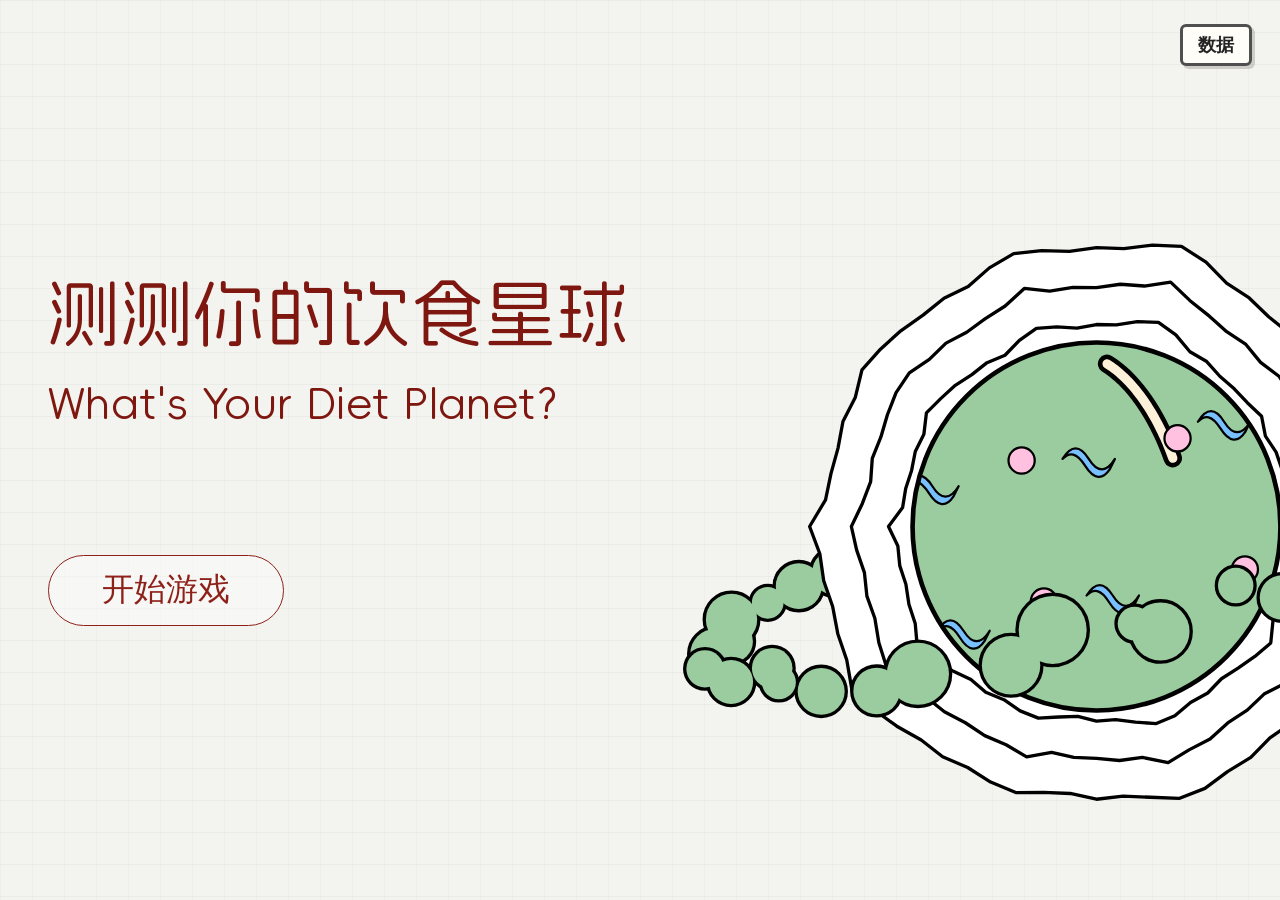
==== commit 0cbcdacd: "feat: add animated game landing page" ====
--- a/index.html
+++ b/index.html
@@ -8,6 +8,22 @@
 </head>
 <body>
   <main id="app" class="comic-stage">
+    <section id="homeScreen" class="home-screen" aria-labelledby="homeTitle">
+      <div class="home-screen-inner">
+        <div class="home-screen-copy">
+          <h1 id="homeTitle">测测你的饮食星球</h1>
+          <p>What's Your Diet Planet?</p>
+          <button id="homeStartButton" class="home-start-button" type="button">开始游戏</button>
+        </div>
+
+        <div class="home-planet-stage" aria-hidden="true">
+          <div id="homePlanet" class="home-planet">
+            <div id="homePlanetBody" class="home-planet-body"></div>
+          </div>
+        </div>
+      </div>
+    </section>
+
     <header class="stage-ui">
       <p class="prototype-label">第三幕低保真原型</p>
       <h1>夜晚——聚会与火锅</h1>
--- a/style.css
+++ b/style.css
@@ -1,5 +1,70 @@
 * {
   box-sizing: border-box;
+}
+
+@font-face {
+  font-family: "Alimama FangYuan";
+  src: url("assets/fonts/AlimamaFangYuanTiVF-Thin-2.ttf") format("truetype");
+  font-style: normal;
+  font-weight: 100 900;
+  font-display: swap;
+}
+
+/* Planet Atlas is isolated in its own document so its tuned Three.js scene and UI stay unchanged. */
+.planet-atlas-host {
+  position: absolute;
+  inset: 0;
+  z-index: 120;
+  overflow: hidden;
+  background: transparent;
+  opacity: 0;
+  pointer-events: none;
+  transform: translate3d(0, 100%, 0);
+  transition:
+    transform 850ms cubic-bezier(0.22, 0.9, 0.28, 1),
+    opacity 320ms ease;
+}
+
+.planet-atlas-host.is-visible {
+  opacity: 1;
+  pointer-events: auto;
+  transform: translate3d(0, 0, 0);
+}
+
+.planet-atlas-frame {
+  display: block;
+  width: 100%;
+  height: 100%;
+  border: 0;
+  background: transparent;
+}
+
+body.planet-atlas-active .test-controls,
+body.planet-atlas-active .debug-entry-controls,
+body.planet-atlas-active .result-stats-debug-button,
+body.planet-atlas-active .result-stats-overlay-layer,
+body.planet-atlas-active .result-food-orbit,
+body.planet-atlas-active .result-outcome-panel-host {
+  opacity: 0;
+  visibility: hidden;
+  pointer-events: none;
+}
+
+body.planet-atlas-active .result-galaxy-locating-layer {
+  opacity: 0 !important;
+  visibility: hidden;
+}
+
+.result-galaxy-layer {
+  transition:
+    transform 850ms cubic-bezier(0.22, 0.9, 0.28, 1),
+    opacity 420ms ease;
+}
+
+.result-galaxy-layer.is-atlas-behind {
+  opacity: 0;
+  pointer-events: none;
+  transform: translate3d(0, -100%, 0);
 }
 
 :root {
@@ -100,6 +165,233 @@
   background-size: 32px 32px;
 }
 
+/* ---------------------------------------------------------------------------
+   Home screen
+--------------------------------------------------------------------------- */
+
+.home-screen {
+  position: fixed;
+  inset: 0;
+  z-index: 300;
+  overflow: hidden;
+  background:
+    linear-gradient(rgba(0, 0, 0, 0.03) 1px, transparent 1px),
+    linear-gradient(90deg, rgba(0, 0, 0, 0.02) 1px, transparent 1px),
+    #f3f3f0;
+  background-size: 32px 32px;
+  isolation: isolate;
+}
+
+.home-screen::after {
+  content: "";
+  position: absolute;
+  inset: 0;
+  z-index: 10;
+  background: #000;
+  opacity: 0;
+  pointer-events: none;
+  transition: opacity 850ms cubic-bezier(0.42, 0, 0.58, 1);
+}
+
+.home-screen.is-leaving,
+.home-screen.is-revealing {
+  pointer-events: none;
+}
+
+.home-screen.is-leaving::after {
+  opacity: 1;
+}
+
+.home-screen.is-revealing {
+  background: transparent;
+}
+
+.home-screen.is-revealing .home-screen-inner {
+  visibility: hidden;
+}
+
+.home-screen.is-revealing::after {
+  opacity: 0;
+  transition-duration: 650ms;
+}
+
+.home-screen:not(.is-ready) .home-start-button {
+  opacity: 0.55;
+  pointer-events: none;
+}
+
+.home-screen-inner {
+  width: min(100%, 1920px);
+  height: 100%;
+  min-height: 620px;
+  margin: 0 auto;
+  padding: clamp(56px, 7vh, 94px) clamp(64px, 5vw, 110px);
+  display: grid;
+  grid-template-columns: minmax(600px, 0.95fr) minmax(620px, 1.05fr);
+  align-items: center;
+  gap: clamp(30px, 3vw, 64px);
+}
+
+.home-screen-copy {
+  position: relative;
+  z-index: 2;
+  align-self: center;
+  color: #7e1710;
+}
+
+.home-screen-copy h1,
+.home-screen-copy p {
+  margin: 0;
+  font-family: "Alimama FangYuan", YouYuan, "幼圆", "Microsoft YaHei", sans-serif;
+  font-weight: 420;
+}
+
+.home-screen-copy h1 {
+  font-size: clamp(58px, 5.1vw, 96px);
+  line-height: 1.12;
+  letter-spacing: 0.01em;
+  white-space: nowrap;
+}
+
+.home-screen-copy p {
+  margin-top: 24px;
+  font-size: clamp(34px, 3.05vw, 58px);
+  line-height: 1.2;
+  letter-spacing: 0.01em;
+  white-space: nowrap;
+}
+
+.home-start-button {
+  min-width: 236px;
+  margin-top: clamp(110px, 14vh, 168px);
+  padding: 14px 36px 16px;
+  border: 1px solid #8d2119;
+  border-radius: 999px;
+  background: rgba(255, 255, 255, 0.35);
+  color: #8d2119;
+  box-shadow: none;
+  font-family: YouYuan, "幼圆", "Microsoft YaHei", sans-serif;
+  font-size: 32px;
+  font-weight: 400;
+  line-height: 1.2;
+  transition: color 180ms ease, background 180ms ease, transform 180ms ease;
+}
+
+.home-start-button:hover:not(:disabled) {
+  background: #8d2119;
+  color: #fffaf0;
+  transform: translateY(-2px);
+}
+
+.home-start-button:active:not(:disabled) {
+  box-shadow: none;
+  transform: translateY(0);
+}
+
+.home-planet-stage {
+  /* 首页星球整体位置：X 负值向左、正值向右；Y 负值向上、正值向下。 */
+  --home-planet-offset-x: -50px;
+  --home-planet-offset-y: -30px;
+  position: relative;
+  width: 100%;
+  height: min(78vh, 760px);
+  display: grid;
+  place-items: center;
+  pointer-events: none;
+  transform: translate3d(
+    var(--home-planet-offset-x),
+    var(--home-planet-offset-y),
+    0
+  );
+}
+
+.home-planet {
+  position: relative;
+  width: min(69vw, 1080px);
+  aspect-ratio: 1;
+  animation: homePlanetFloat 5200ms ease-in-out infinite;
+}
+
+.home-planet-body,
+.home-planet-body .result-galaxy-dynamic-planet-svg {
+  display: block;
+  width: 100%;
+  height: 100%;
+  overflow: visible;
+}
+
+.home-planet-body .result-galaxy-dynamic-planet-svg {
+  filter: none;
+  transform-origin: center;
+}
+
+@keyframes homePlanetFloat {
+  0%, 100% {
+    transform: translate3d(0, 10px, 0) rotate(-0.3deg);
+  }
+  50% {
+    transform: translate3d(0, -12px, 0) rotate(0.35deg);
+  }
+}
+
+@media (max-width: 1500px) {
+  .home-screen-inner {
+    grid-template-columns: minmax(500px, 1fr) minmax(460px, 0.9fr);
+    padding-inline: 48px;
+  }
+
+  .home-screen-copy h1 {
+    font-size: clamp(46px, 5.6vw, 72px);
+  }
+
+  .home-screen-copy p {
+    font-size: clamp(28px, 3.4vw, 42px);
+  }
+
+  .home-planet {
+    width: min(75vw, 915px);
+  }
+}
+
+@media (max-width: 820px) {
+  .home-screen-inner {
+    min-height: 0;
+    padding: 42px 26px;
+    grid-template-columns: 1fr;
+    grid-template-rows: auto 1fr;
+    gap: 10px;
+    text-align: center;
+  }
+
+  .home-screen-copy h1,
+  .home-screen-copy p {
+    white-space: normal;
+  }
+
+  .home-screen-copy h1 {
+    font-size: clamp(42px, 11vw, 62px);
+  }
+
+  .home-screen-copy p {
+    margin-top: 14px;
+    font-size: clamp(25px, 6vw, 36px);
+  }
+
+  .home-start-button {
+    min-width: 190px;
+    margin-top: 30px;
+    font-size: 26px;
+  }
+
+  .home-planet-stage {
+    height: auto;
+  }
+
+  .home-planet {
+    width: min(92vw, 680px);
+  }
+}
+
 .stage-ui {
   position: absolute;
   top: 16px;
@@ -590,13 +882,44 @@
 .act1-scene-object {
   position: absolute;
   transition:
-    left 900ms cubic-bezier(0.65, 0, 0.22, 1),
-    top 900ms cubic-bezier(0.65, 0, 0.22, 1),
-    width 900ms cubic-bezier(0.65, 0, 0.22, 1),
-    height 900ms cubic-bezier(0.65, 0, 0.22, 1),
+    left 900ms cubic-bezier(0.22, 0.86, 0.26, 1),
+    top 900ms cubic-bezier(0.22, 0.86, 0.26, 1),
+    width 900ms cubic-bezier(0.22, 0.86, 0.26, 1),
+    height 900ms cubic-bezier(0.22, 0.86, 0.26, 1),
+    transform 900ms cubic-bezier(0.22, 0.86, 0.26, 1),
+    opacity 520ms ease;
+  will-change: left, top, width, height, transform, opacity;
+}
+
+.act1-scene-object.act1-scene-leaving-left {
+  pointer-events: none;
+  opacity: 0;
+  transform: translate3d(-120vw, 0, 0) scale(0.98) !important;
+}
+
+.act1-scene-object.act1-scene-entering-right {
+  pointer-events: none;
+  opacity: 0;
+  transform: translate3d(120vw, 0, 0) scale(0.98) !important;
+}
+
+.act1-breakfast-option:not(.is-travelling-to-microwave):not(.act1-carried-heat-food):not(.act1-carried-eating-food) {
+  transition:
+    left 900ms cubic-bezier(0.22, 0.86, 0.26, 1),
+    top 900ms cubic-bezier(0.22, 0.86, 0.26, 1),
+    width 900ms cubic-bezier(0.22, 0.86, 0.26, 1),
+    height 900ms cubic-bezier(0.22, 0.86, 0.26, 1),
     transform 180ms ease,
     opacity 260ms ease;
-  will-change: transform, opacity;
+}
+
+.act1-breakfast-option.is-travelling-to-microwave,
+.act1-breakfast-option.act1-carried-eating-food {
+  transition:
+    left 900ms cubic-bezier(0.22, 0.86, 0.26, 1),
+    top 900ms cubic-bezier(0.22, 0.86, 0.26, 1),
+    transform 900ms cubic-bezier(0.22, 0.86, 0.26, 1),
+    opacity 520ms ease;
 }
 
 .act3-child-object {
@@ -883,6 +1206,43 @@
   inset: 12px;
   border: 1px dashed rgba(23, 23, 23, 0.24);
   pointer-events: none;
+}
+
+.act1-placeholder-image {
+  position: absolute;
+  inset: 0;
+  z-index: 1;
+  width: 100%;
+  height: 100%;
+  object-fit: contain;
+  pointer-events: none;
+}
+
+.act1-breakfast-frame.has-act1-image {
+  border-color: transparent;
+  background: transparent;
+  box-shadow: none;
+}
+
+.act1-breakfast-frame.has-act1-image::after {
+  display: none;
+}
+
+.act1-breakfast-option.has-act1-image {
+  padding: 0 !important;
+  border-color: transparent;
+  background: transparent;
+  box-shadow: none;
+  overflow: visible;
+}
+
+.act1-breakfast-option.has-act1-image .act1-breakfast-sketch,
+.act1-breakfast-option.has-act1-image .act1-breakfast-label {
+  opacity: 0;
+}
+
+.act1-breakfast-option.has-act1-image::after {
+  display: none !important;
 }
 
 .act1-breakfast-frame.is-leaving-up {
@@ -917,7 +1277,26 @@
 
 .act1-breakfast-option:hover:not(:disabled) {
   transform: scale(1.045);
-  background: #e2ded4;
+  background: transparent;
+}
+
+.act1-breakfast-option.has-image:hover:not(:disabled),
+.act1-breakfast-option.has-image.is-selected,
+.act1-breakfast-option.has-image.is-travelling-to-microwave,
+.act1-breakfast-option.has-image.act1-carried-heat-food {
+  border-color: transparent;
+  background: transparent;
+  box-shadow: none;
+}
+
+.act1-breakfast-option.has-image:hover:not(:disabled) {
+  transform: scale(1.045);
+}
+
+.act1-breakfast-option.has-image:hover:not(:disabled) > .asset-image,
+.act1-breakfast-option.has-image.is-selected > .asset-image {
+  transform: scale(1.04);
+  transform-origin: center;
 }
 
 .act1-breakfast-option:focus-visible {
@@ -940,6 +1319,115 @@
   box-shadow:
     7px 7px 0 rgba(0, 0, 0, 0.18),
     0 0 0 5px rgba(242, 228, 189, 0.65);
+}
+
+.act1-breakfast-option.act1-carried-heat-food {
+  opacity: 1;
+  cursor: default;
+  pointer-events: none;
+  border-color: transparent;
+  background: transparent;
+  box-shadow: none;
+  animation: act1HeatFoodIdle 760ms ease-in-out infinite alternate;
+}
+
+.act1-breakfast-option.act1-carried-heat-food.has-act1-image,
+.act1-breakfast-option.act1-carried-heat-food.has-image,
+.act1-breakfast-option.act1-carried-heat-food.has-loaded-asset-image {
+  padding: 0 !important;
+  border-color: transparent !important;
+  background: transparent !important;
+  box-shadow: none !important;
+}
+
+.act1-breakfast-option.act1-carried-heat-food.has-act1-image > .act1-placeholder-image,
+.act1-breakfast-option.act1-carried-heat-food.has-image > .asset-image,
+.act1-breakfast-option.act1-carried-heat-food.has-loaded-asset-image > .asset-image {
+  transform: none;
+}
+
+.act1-breakfast-option.has-image:hover:not(:disabled),
+.act1-breakfast-option.has-image.is-selected,
+.act1-breakfast-option.has-image.is-travelling-to-microwave,
+.act1-breakfast-option.has-image.act1-carried-heat-food {
+  border-color: transparent;
+  background: transparent;
+  box-shadow: none;
+}
+
+.act1-breakfast-option.has-image:hover:not(:disabled),
+.act1-breakfast-option.has-image.is-selected {
+  transform: scale(1.045);
+}
+
+.act1-breakfast-option.has-image > .asset-image {
+  transition: transform 180ms ease;
+  transform-origin: center;
+}
+
+.act1-breakfast-option.has-image:hover:not(:disabled) > .asset-image,
+.act1-breakfast-option.has-image.is-selected > .asset-image {
+  transform: scale(1.04);
+}
+
+.act1-breakfast-option.has-image,
+.act1-breakfast-option.has-act1-image,
+.act1-breakfast-option.has-loaded-asset-image,
+.act1-breakfast-option.has-image:hover,
+.act1-breakfast-option.has-act1-image:hover,
+.act1-breakfast-option.has-loaded-asset-image:hover,
+.act1-breakfast-option.has-image:active,
+.act1-breakfast-option.has-act1-image:active,
+.act1-breakfast-option.has-loaded-asset-image:active,
+.act1-breakfast-option.has-image.is-selected,
+.act1-breakfast-option.has-act1-image.is-selected,
+.act1-breakfast-option.has-loaded-asset-image.is-selected,
+.act1-breakfast-option.has-image.is-travelling-to-microwave,
+.act1-breakfast-option.has-act1-image.is-travelling-to-microwave,
+.act1-breakfast-option.has-loaded-asset-image.is-travelling-to-microwave,
+.act1-breakfast-option.has-image.act1-carried-heat-food,
+.act1-breakfast-option.has-act1-image.act1-carried-heat-food,
+.act1-breakfast-option.has-loaded-asset-image.act1-carried-heat-food {
+  padding: 0 !important;
+  border-color: transparent !important;
+  background: transparent !important;
+  box-shadow: none !important;
+}
+
+.act1-breakfast-option.has-image::after,
+.act1-breakfast-option.has-act1-image::after,
+.act1-breakfast-option.has-loaded-asset-image::after {
+  display: none !important;
+}
+
+.act1-breakfast-option.has-act1-image:hover:not(:disabled),
+.act1-breakfast-option.has-act1-image.is-selected {
+  transform: scale(1.045) rotate(-1deg);
+}
+
+.act1-breakfast-option.has-act1-image > .act1-placeholder-image {
+  transition: transform 180ms ease;
+  transform-origin: center;
+}
+
+.act1-breakfast-option.has-act1-image:hover:not(:disabled) > .act1-placeholder-image,
+.act1-breakfast-option.has-act1-image.is-selected > .act1-placeholder-image {
+  transform: scale(1.04) rotate(1deg);
+}
+
+.act1-breakfast-option.has-loaded-asset-image:hover:not(:disabled),
+.act1-breakfast-option.has-loaded-asset-image.is-selected {
+  transform: scale(1.045);
+}
+
+.act1-breakfast-option.has-loaded-asset-image > .asset-image {
+  transition: transform 180ms ease;
+  transform-origin: center;
+}
+
+.act1-breakfast-option.has-loaded-asset-image:hover:not(:disabled) > .asset-image,
+.act1-breakfast-option.has-loaded-asset-image.is-selected > .asset-image {
+  transform: scale(1.04);
 }
 
 .act1-breakfast-option.is-leaving {
@@ -1056,6 +1544,18 @@
   animation: act1MicrowaveDropIn 980ms cubic-bezier(0.24, 0.82, 0.2, 1.05) both;
 }
 
+.act1-microwave-panel.has-act1-image {
+  border-color: transparent;
+  background: transparent;
+  box-shadow: none;
+}
+
+.act1-microwave-panel.has-act1-image .act1-microwave-title,
+.act1-microwave-panel.has-act1-image .act1-microwave-window,
+.act1-microwave-panel.has-act1-image .act1-microwave-hint {
+  opacity: 0;
+}
+
 .act1-microwave-title {
   font-family: YouYuan, "幼圆", "Microsoft YaHei", sans-serif;
   font-size: 24px;
@@ -1151,24 +1651,20 @@
   pointer-events: none;
 }
 
-.act1-heat-plate-label,
-.act1-heat-food-label {
+.act1-heat-plate.has-act1-image {
+  border-color: transparent;
+  background: transparent;
+  box-shadow: none;
+}
+
+.act1-heat-plate.has-act1-image .act1-heat-plate-label {
+  opacity: 0;
+}
+
+.act1-heat-plate-label {
   font-family: YouYuan, "幼圆", "Microsoft YaHei", sans-serif;
   font-size: 24px;
   font-weight: 900;
-}
-
-.act1-heat-food {
-  display: grid;
-  place-items: center;
-  border: 4px solid #8b1c12;
-  border-radius: 999px;
-  background:
-    linear-gradient(135deg, rgba(255, 247, 199, 0.88), rgba(255, 163, 93, 0.72)),
-    #f2e4bd;
-  box-shadow: 5px 5px 0 rgba(139, 28, 18, 0.18);
-  pointer-events: none;
-  animation: act1HeatFoodIdle 760ms ease-in-out infinite alternate;
 }
 
 .act1-temperature-gauge {
@@ -1505,6 +2001,40 @@
   border: 4px solid #171717;
   background: #d7d7d7;
   box-shadow: 6px 6px 0 rgba(0, 0, 0, 0.12);
+}
+
+.act1-eating-scene-bg,
+.act1-eating-atmosphere,
+.act1-eating-plate {
+  border: 2px solid rgba(23, 23, 23, 0.28);
+  background: rgba(215, 215, 215, 0.36);
+  color: transparent;
+  pointer-events: none;
+}
+
+.act1-eating-scene-bg.has-act1-image,
+.act1-eating-atmosphere.has-act1-image,
+.act1-eating-table.has-act1-image,
+.act1-eating-plate.has-act1-image {
+  border-color: transparent;
+  background: transparent;
+  box-shadow: none;
+  color: transparent;
+}
+
+#act1_s03_bird_left,
+#act1_s03_bird_right {
+  overflow: visible;
+  transform-origin: center bottom;
+  will-change: transform;
+}
+
+#act1_s03_bird_left {
+  animation: act1WindowBirdHopLeft 1180ms steps(2, end) infinite;
+}
+
+#act1_s03_bird_right {
+  animation: act1WindowBirdHopRight 1360ms steps(2, end) 180ms infinite;
 }
 
 .act1-table-line {
@@ -1590,6 +2120,117 @@
   pointer-events: none;
 }
 
+.act1-breakfast-option.act1-carried-eating-food {
+  cursor: pointer;
+  pointer-events: auto;
+  border-color: transparent;
+  background: transparent;
+  box-shadow: none;
+  animation: none;
+}
+
+.act1-breakfast-option.act1-carried-eating-food:active {
+  transform: scale(var(--act1-carried-food-scale, 1));
+}
+
+.act1-breakfast-option.act1-carried-eating-food > .act1-placeholder-image {
+  left: calc(var(--act1-eating-container-anchor-x, 50%) + var(--act1-eating-image-offset-x, 0px));
+  top: calc(var(--act1-eating-container-anchor-y, 50%) + var(--act1-eating-image-offset-y, 0px));
+  right: auto;
+  bottom: auto;
+  width: auto;
+  height: auto;
+  max-width: none;
+  max-height: none;
+  object-fit: contain;
+  transform:
+    translate(
+      calc(-1 * var(--act1-eating-image-anchor-x, 50%)),
+      calc(-1 * var(--act1-eating-image-anchor-y, 50%))
+    );
+  transform-origin: center center;
+  transition:
+    left 140ms ease,
+    top 140ms ease,
+    transform 140ms ease;
+}
+
+.act1-breakfast-option.act1-carried-eating-food.has-act1-image:hover:not(:disabled) > .act1-placeholder-image,
+.act1-breakfast-option.act1-carried-eating-food.has-act1-image.is-selected > .act1-placeholder-image {
+  transform:
+    translate(
+      calc(-1 * var(--act1-eating-image-anchor-x, 50%)),
+      calc(-1 * var(--act1-eating-image-anchor-y, 50%))
+    );
+}
+
+.act1-breakfast-option.act1-carried-eating-food.is-eating-asset-missing::after {
+  content: attr(data-eating-asset-state);
+  position: absolute;
+  right: -12px;
+  top: -12px;
+  z-index: 4;
+  width: 42px;
+  height: 42px;
+  border: 3px solid #8b1c12;
+  border-radius: 50%;
+  background: #fff68a;
+  color: #8b1c12;
+  font-size: 22px;
+  font-weight: 900;
+  line-height: 36px;
+  text-align: center;
+}
+
+.act1-breakfast-option.act1-carried-eating-food.is-complete {
+  opacity: 0;
+  pointer-events: none;
+}
+
+@keyframes act1WindowBirdHopLeft {
+  0% {
+    transform: translate(0, 0) rotate(-4deg);
+  }
+
+  25% {
+    transform: translate(18px, -12px) rotate(5deg);
+  }
+
+  50% {
+    transform: translate(42px, 2px) rotate(-2deg);
+  }
+
+  75% {
+    transform: translate(24px, -10px) rotate(4deg);
+  }
+
+  100% {
+    transform: translate(0, 0) rotate(-4deg);
+  }
+}
+
+@keyframes act1WindowBirdHopRight {
+  0% {
+    transform: translate(0, 0) rotate(4deg);
+  }
+
+  25% {
+    transform: translate(-20px, -10px) rotate(-5deg);
+  }
+
+  50% {
+    transform: translate(-48px, 3px) rotate(2deg);
+  }
+
+  75% {
+    transform: translate(-22px, -14px) rotate(-4deg);
+  }
+
+  100% {
+    transform: translate(0, 0) rotate(4deg);
+  }
+}
+
 /* ---------------------------------------------------------------------------
    Act2 Lunch Styles
    Reserved for future Act2 lunch UI. Add Act2-only selectors here using an
@@ -1655,18 +2296,41 @@
   z-index: 1;
 }
 
+#act2_s03_choice_bubble {
+  align-items: center;
+  justify-content: center;
+  border-color: #9d3d55;
+  border-radius: 48px;
+  background: rgba(255, 253, 248, 0.96);
+  color: #7c2d2a;
+  font-size: 34px;
+  line-height: 1.2;
+  text-align: center;
+  box-shadow: none;
+}
+
+#act2_s03_choice_bubble::after {
+  left: auto;
+  right: 46px;
+  bottom: -28px;
+  border-color: #9d3d55;
+  background: rgba(255, 253, 248, 0.96);
+  transform: rotate(28deg) skewX(18deg);
+}
+
 .act2-intro-bubble.is-exiting {
   animation: act2IntroBubbleFadeOut 260ms ease-out forwards;
 }
 
 .act2-conveyor-window {
   overflow: hidden;
-  border: 4px solid #171717;
-  border-radius: 8px;
+  border: 2px solid #9d3d55;
+  border-radius: 0;
   background:
-    linear-gradient(180deg, rgba(255, 255, 255, 0.55), rgba(255, 255, 255, 0)),
-    #cfd8dc;
-  box-shadow: 5px 5px 0 rgba(0, 0, 0, 0.16);
+    repeating-linear-gradient(90deg, #f69bbb 0 4px, #ffd0dc 4px 8px) left bottom / 100% 18px no-repeat,
+    linear-gradient(#f4b4cc 0 34px, transparent 34px),
+    #f8a05b;
+  box-shadow: none;
 }
 
 .act2-static-image-preview {
@@ -1687,6 +2351,23 @@
   pointer-events: none;
 }
 
+.act2-static-image-preview.has-asset {
+  border-color: transparent;
+  background: transparent;
+  box-shadow: none;
+}
+
+.act2-static-image-preview-asset {
+  position: absolute;
+  inset: 0;
+  display: block;
+  width: 100%;
+  height: 100%;
+  object-fit: contain;
+  pointer-events: none;
+  user-select: none;
+}
+
 .act2-static-image-preview.is-exiting {
   animation: act2IntroBubbleFadeOut 260ms ease-out forwards;
 }
@@ -1700,6 +2381,23 @@
   padding: 10px 18px;
   border: 3px solid #171717;
   background: #fff8df;
+}
+
+.act2-rotating-fan {
+  display: grid;
+  place-items: center;
+  pointer-events: none;
+}
+
+.act2-rotating-fan-asset {
+  display: block;
+  width: 100%;
+  height: 100%;
+  object-fit: contain;
+  transform-origin: center center;
+  animation: act2FanSpin 1500ms linear infinite;
+  pointer-events: none;
+  user-select: none;
 }
 
 .act2-enter-from-left {
@@ -1745,26 +2443,29 @@
 
 .act2-conveyor-label {
   position: absolute;
-  left: 18px;
-  top: 10px;
+  left: 14px;
+  top: 8px;
   z-index: 2;
-  padding: 4px 10px;
-  border: 2px solid #171717;
+  min-width: 36px;
+  height: 16px;
+  padding: 0 6px;
+  border: 2px solid #8e2f45;
+  border-radius: 999px;
   background: #fff8df;
-  color: #171717;
+  color: transparent;
   font-family: YouYuan, "幼圆", "Microsoft YaHei", sans-serif;
-  font-size: 18px;
+  font-size: 0;
   font-weight: 800;
 }
 
 .act2-conveyor-track {
   position: absolute;
   left: 0;
-  top: 58px;
+  top: 38px;
   display: flex;
-  gap: 34px;
+  gap: 0;
   width: max-content;
-  padding: 0 34px;
+  padding: 0;
   animation: act2ConveyorMove var(--act2-conveyor-duration, 38000ms) linear infinite;
 }
 
@@ -1773,8 +2474,8 @@
 }
 
 .act2-lunch-food {
-  width: 280px;
-  height: 180px;
+  width: 273px;
+  height: 202px;
   padding: 0;
   border: 0;
   background: transparent;
@@ -1816,38 +2517,68 @@
   position: absolute;
   left: 50%;
   bottom: 0;
-  width: 260px;
-  height: 100px;
-  border: 3px solid #171717;
-  border-radius: 50%;
-  background:
-    radial-gradient(ellipse at 50% 42%, rgba(255, 255, 255, 0.92) 0 40%, transparent 41%),
-    #e8e8e8;
-  box-shadow: 4px 4px 0 rgba(0, 0, 0, 0.16);
+  width: 273px;
+  height: 202px;
+  border: 0;
+  border-radius: 0;
+  background: rgba(247, 160, 91, 0.72);
+  box-shadow: none;
   transform: translateX(-50%);
 }
 
+.act2-food-plate.has-asset {
+  background: transparent;
+}
+
+.act2-conveyor-unit-asset {
+  display: block;
+  width: 100%;
+  height: 100%;
+  object-fit: fill;
+  pointer-events: none;
+  user-select: none;
+}
+
 .act2-food-item {
   position: absolute;
   left: 50%;
-  top: 0;
+  top: 10px;
   z-index: 2;
   display: flex;
   flex-direction: column;
   align-items: center;
   justify-content: center;
   gap: 8px;
-  width: 160px;
-  height: 150px;
+  width: 230px;
+  height: 180px;
   padding: 10px;
-  border: 3px solid #171717;
-  border-radius: 8px;
-  background: #fff1b8;
+  border: 2px solid #8e2f45;
+  border-radius: 6px;
+  background:
+    linear-gradient(135deg, rgba(255, 255, 255, 0.38), rgba(255, 255, 255, 0)),
+    #fff1b8;
   cursor: grab;
   box-shadow:
-    4px 4px 0 rgba(0, 0, 0, 0.16),
+    3px 3px 0 rgba(0, 0, 0, 0.12),
     inset 0 -8px 0 rgba(0, 0, 0, 0.05);
   transform: translateX(-50%);
+}
+
+.act2-food-item.has-asset {
+  padding: 0;
+  border: 0;
+  border-radius: 0;
+  background: transparent;
+  box-shadow: none;
+}
+
+.act2-lunch-food-asset {
+  display: block;
+  width: 100%;
+  height: 100%;
+  object-fit: contain;
+  pointer-events: none;
+  user-select: none;
 }
 
 .act2-food-item:hover,
@@ -1861,7 +2592,7 @@
 
 .act2-lunch-food-name {
   max-width: 100%;
-  font-size: 20px;
+  font-size: 17px;
   font-weight: 900;
   text-align: center;
   white-space: nowrap;
@@ -1870,7 +2601,7 @@
 .act2-lunch-food-category {
   max-width: 100%;
   color: #5a4a38;
-  font-size: 14px;
+  font-size: 12px;
   font-weight: 700;
   text-align: center;
   white-space: nowrap;
@@ -1891,39 +2622,155 @@
 .act2-prep-area {
   display: flex;
   flex-direction: column;
-  gap: 14px;
-  padding: 18px;
-  border: 4px dashed #171717;
-  border-radius: 10px;
-  background: rgba(255, 248, 223, 0.88);
+  justify-content: flex-end;
+  gap: 18px;
+  padding: 250px 12px 54px;
+  border: 0;
+  border-radius: 0;
+  background:
+    repeating-linear-gradient(45deg, #ffd75d 0 3px, #fff0a5 3px 6px) left 244px / 100% 54px no-repeat,
+    repeating-linear-gradient(45deg, #ffd75d 0 3px, #fff0a5 3px 6px) left 414px / 100% 54px no-repeat,
+    repeating-linear-gradient(45deg, #ffd75d 0 3px, #fff0a5 3px 6px) left 584px / 100% 54px no-repeat,
+    linear-gradient(90deg, transparent 0 14px, #f8a05b 14px 18px, transparent 18px calc(100% - 18px), #f8a05b calc(100% - 18px) calc(100% - 14px), transparent calc(100% - 14px)),
+    transparent;
   color: #171717;
   font-family: YouYuan, "幼圆", "Microsoft YaHei", sans-serif;
-  box-shadow: 5px 5px 0 rgba(0, 0, 0, 0.14);
+  box-shadow: none;
+}
+
+.act2-prep-area.has-asset {
+  background: transparent;
+}
+
+.act2-prep-area.has-asset::before,
+.act2-prep-area.has-asset::after {
+  display: none;
+}
+
+.act2-prep-area-asset {
+  position: absolute;
+  inset: 0;
+  z-index: 0;
+  width: 100%;
+  height: 100%;
+  object-fit: fill;
+  pointer-events: none;
+  user-select: none;
+}
+
+.act2-prep-area::before {
+  content: "";
+  position: absolute;
+  left: 50%;
+  top: 0;
+  width: 130px;
+  height: 190px;
+  border: 2px solid #9d3d55;
+  border-top: 0;
+  border-radius: 0 0 60px 60px;
+  background: transparent;
+  transform: translateX(-50%);
+}
+
+.act2-prep-area::after {
+  content: "";
+  position: absolute;
+  left: 44px;
+  bottom: 24px;
+  width: 172px;
+  height: 32px;
+  border: 2px solid #9d3d55;
+  border-radius: 999px;
+  background: #ffb4c9;
 }
 
 .act2-prep-area-title {
-  font-size: 24px;
+  position: absolute;
+  left: 24px;
+  top: 214px;
+  z-index: 2;
+  font-size: 20px;
   font-weight: 900;
 }
 
 .act2-prep-area-list {
-  display: grid;
-  grid-template-columns: 1fr;
-  gap: 10px;
+  position: absolute;
+  left: 0;
+  top: 0;
+  z-index: 2;
+  width: 100%;
+  height: 100%;
 }
 
 .act2-prep-food {
+  position: absolute;
+  left: var(--act2-prep-slot-x, 15px);
+  top: var(--act2-prep-slot-y, 184px);
+  width: var(--act2-prep-slot-width, 230px);
+  height: var(--act2-prep-slot-height, 128px);
   display: flex;
   align-items: center;
   justify-content: center;
-  min-height: 54px;
-  padding: 8px 10px;
-  border: 3px solid #171717;
-  border-radius: 8px;
-  background: #fff1b8;
-  font-size: 18px;
+  min-height: 0;
+  padding: 0;
+  border: 2px solid #9d3d55;
+  border-radius: 6px;
+  background: rgba(255, 253, 248, 0.94);
+  font-size: 16px;
   font-weight: 900;
   text-align: center;
+}
+
+.act2-prep-food:nth-child(1) {
+  --act2-prep-slot-x: 15px;
+  --act2-prep-slot-y: 140px;
+  --act2-prep-slot-width: 230px;
+  --act2-prep-slot-height: 128px;
+}
+
+.act2-prep-food:nth-child(2) {
+  --act2-prep-slot-x: 15px;
+  --act2-prep-slot-y: 310px;
+  --act2-prep-slot-width: 230px;
+  --act2-prep-slot-height: 128px;
+}
+
+.act2-prep-food:nth-child(3) {
+  --act2-prep-slot-x: 15px;
+  --act2-prep-slot-y: 500px;
+  --act2-prep-slot-width: 230px;
+  --act2-prep-slot-height: 128px;
+}
+
+.act2-prep-food:nth-child(4) {
+  --act2-prep-slot-x: 15px;
+  --act2-prep-slot-y: 678px;
+  --act2-prep-slot-width: 230px;
+  --act2-prep-slot-height: 128px;
+}
+
+.act2-prep-food.has-asset {
+  padding: 0;
+  overflow: visible;
+  border-color: transparent;
+  background: transparent;
+}
+
+.act2-prep-food-asset {
+  display: block;
+  width: 230px;
+  height: 180px;
+  object-fit: contain;
+  pointer-events: none;
+  user-select: none;
+}
+
+.act2-prep-food-label {
+  display: none;
+}
+
+.act2-prep-food-label.is-visible {
+  display: inline;
 }
 
 .act2-prep-food.is-empty {
@@ -1933,12 +2780,38 @@
 }
 
 .act2-catch-game {
+  overflow: visible;
   border: 4px dashed rgba(23, 23, 23, 0.45);
   border-radius: 12px;
   background:
     linear-gradient(to bottom, rgba(207, 216, 220, 0.72), rgba(255, 248, 223, 0.24)),
     rgba(255, 255, 255, 0.42);
   pointer-events: none;
+}
+
+.act2-catch-game.has-asset {
+  border-color: transparent;
+  background: transparent;
+}
+
+.act2-catch-bg-asset,
+.act2-place-option-asset {
+  position: absolute;
+  inset: 0;
+  z-index: 0;
+  display: block;
+  width: 100%;
+  height: 100%;
+  object-fit: contain;
+  pointer-events: none;
+  user-select: none;
+}
+
+.act2-catch-aunt-hand {
+  display: block;
+  object-fit: contain;
+  pointer-events: none;
+  user-select: none;
 }
 
 .act2-catch-plate {
@@ -1972,6 +2845,26 @@
   max-width: 100%;
 }
 
+.act2-falling-food.has-asset {
+  padding: 0;
+  border-color: transparent;
+  background: transparent;
+  box-shadow: none;
+}
+
+.act2-falling-food.has-asset .act2-falling-food-name {
+  display: none;
+}
+
+.act2-falling-food-asset {
+  display: block;
+  width: 100%;
+  height: 100%;
+  object-fit: contain;
+  pointer-events: none;
+  user-select: none;
+}
+
 .act2-hands {
   display: none;
   pointer-events: none;
@@ -2014,6 +2907,22 @@
   font-weight: 900;
   pointer-events: none;
   box-shadow: 6px 6px 0 rgba(0, 0, 0, 0.16);
+}
+
+.act2-plate.has-asset {
+  border-color: transparent;
+  background: transparent;
+  box-shadow: none;
+  color: transparent;
+}
+
+.act2-held-plate-asset {
+  display: block;
+  width: 100%;
+  height: 100%;
+  object-fit: contain;
+  pointer-events: none;
+  user-select: none;
 }
 
 .act2-plate-slot {
@@ -2039,9 +2948,77 @@
   color: #171717;
 }
 
+.act2-plate-slot.has-asset {
+  padding: 0;
+  border-color: transparent;
+  background: transparent;
+  color: transparent;
+}
+
+.act2-plate-slot-food-asset {
+  display: block;
+  width: 100%;
+  height: 100%;
+  object-fit: contain;
+  pointer-events: none;
+  user-select: none;
+  --act2-food-rotation: 0deg;
+  transform-origin: center;
+}
+
+.act2-plate-slot[data-slot-index="0"] .act2-plate-slot-food-asset,
+.act2-plate-slot[data-slot-index="1"] .act2-plate-slot-food-asset,
+.act2-plate-slot[data-slot-index="2"] .act2-plate-slot-food-asset {
+  --act2-food-rotation: 90deg;
+  transform: rotate(90deg);
+}
+
 .act2-plate-slot.is-eaten {
   opacity: 0.58;
   background: #e2e2e2;
+}
+
+.act2-plate-slot.has-asset.is-eaten {
+  background: transparent;
+}
+
+.act2-plate-slot.has-asset.is-eaten::after {
+  content: "";
+  position: absolute;
+  left: 50%;
+  top: 58%;
+  width: 38%;
+  height: 22%;
+  border-radius: 999px;
+  background:
+    radial-gradient(circle at 22% 44%, #9c6230 0 3px, transparent 4px),
+    radial-gradient(circle at 48% 60%, #c8873f 0 4px, transparent 5px),
+    radial-gradient(circle at 76% 38%, #7d4c26 0 3px, transparent 4px),
+    rgba(181, 120, 58, 0.18);
+  transform: translate(-50%, -50%) rotate(-6deg);
+  pointer-events: none;
+}
+
+.act2-plate-slot.is-auto-consuming .act2-plate-slot-food-asset {
+  animation: act2ParkAutoEatFood var(--act2-park-auto-eat-duration, 620ms) ease-in forwards;
+}
+
+.act2-plate-slot.has-asset.is-eaten .act2-plate-slot-food-asset {
+  opacity: 0;
+}
+
+.act2-food-crumb {
+  position: absolute;
+  left: 50%;
+  top: 50%;
+  z-index: 5;
+  width: 10px;
+  height: 8px;
+  border-radius: 50%;
+  background: #b9783a;
+  border: 1px solid rgba(23, 23, 23, 0.52);
+  pointer-events: none;
+  animation: act2FoodCrumbPop var(--act2-crumb-duration, 720ms) ease-out forwards;
 }
 
 .act2-plate-slot.is-eaten .act2-slot-food-name {
@@ -2093,6 +3070,7 @@
 }
 
 .act2-comic-grid {
+  position: relative;
   display: grid;
   grid-template-columns: repeat(2, minmax(0, 1fr));
   grid-template-rows: repeat(2, minmax(0, 1fr));
@@ -2102,7 +3080,7 @@
 
 .act2-comic-panel {
   position: relative;
-  overflow: hidden;
+  overflow: visible;
   min-width: 0;
   min-height: 0;
   padding: 0;
@@ -2115,9 +3093,23 @@
   box-shadow: 5px 5px 0 rgba(0, 0, 0, 0.16);
 }
 
+.act2-comic-panel.has-asset {
+  border-color: transparent;
+  background: transparent;
+  box-shadow: none;
+}
+
+.act2-comic-panel.is-layout-absolute {
+  position: absolute;
+}
+
 .act2-comic-panel:hover {
-  transform: translateY(-4px);
+  transform: translateY(-4px) scale(1.025);
   background: #e4e4e0;
+}
+
+.act2-comic-panel.has-asset:hover {
+  background: transparent;
 }
 
 .act2-comic-panel.act2-panel-enter-left {
@@ -2126,6 +3118,61 @@
 
 .act2-comic-panel.act2-panel-enter-right {
   animation: act2PanelEnterRight 620ms cubic-bezier(0.65, 0, 0.22, 1) both;
+}
+
+.act2-comic-grid.is-leaving-left {
+  pointer-events: none;
+  animation: act2PlaceSelectLeaveLeft 760ms cubic-bezier(0.65, 0, 0.22, 1) both;
+}
+
+.act2-place-focus-transition {
+  overflow: visible;
+  border-color: transparent;
+  background: transparent;
+  box-shadow: none;
+  pointer-events: none;
+}
+
+.act2-place-focus-transition.is-entering-right {
+  animation: act2PlaceFocusEnterRight 760ms cubic-bezier(0.65, 0, 0.22, 1) both;
+}
+
+.act2-place-tooltip {
+  position: absolute;
+  left: 50%;
+  bottom: calc(100% + 14px);
+  z-index: 12;
+  width: min(360px, 94vw);
+  padding: 14px 16px;
+  border: 3px solid #171717;
+  border-radius: 22px;
+  background: #fff8df;
+  box-shadow: 5px 5px 0 rgba(0, 0, 0, 0.18);
+  color: #171717;
+  font-family: YouYuan, "骞煎渾", "Microsoft YaHei", sans-serif;
+  line-height: 1.35;
+  opacity: 0;
+  pointer-events: none;
+  transform: translate(-50%, 8px) scale(0.96);
+  transition:
+    opacity 160ms ease,
+    transform 160ms ease;
+}
+
+.act2-comic-panel:hover .act2-place-tooltip {
+  opacity: 1;
+  transform: translate(-50%, 0) scale(1);
+}
+
+.act2-place-tooltip-title {
+  margin-bottom: 6px;
+  font-size: 22px;
+  font-weight: 900;
+}
+
+.act2-place-tooltip-body {
+  font-size: 17px;
+  font-weight: 700;
 }
 
 .act2-comic-panel-shot {
@@ -2186,6 +3233,24 @@
   color: #171717;
   font-family: YouYuan, "幼圆", "Microsoft YaHei", sans-serif;
   box-shadow: 7px 7px 0 rgba(0, 0, 0, 0.18);
+}
+
+.act2-comic-focus.has-asset {
+  overflow: visible;
+  border-color: transparent;
+  background: transparent;
+  box-shadow: none;
+}
+
+.act2-place-focus-bg-asset {
+  position: absolute;
+  inset: 0;
+  z-index: 0;
+  width: 100%;
+  height: 100%;
+  object-fit: contain;
+  pointer-events: none;
+  user-select: none;
 }
 
 .act2-comic-focus-frame {
@@ -2201,6 +3266,10 @@
     linear-gradient(45deg, transparent 48%, rgba(23, 23, 23, 0.18) 49% 51%, transparent 52%),
     #b7b7b7;
   transform: translate(-50%, -50%);
+}
+
+.act2-comic-focus.has-asset .act2-comic-focus-frame {
+  display: none;
 }
 
 .act2-lunch-end-button {
@@ -2254,9 +3323,43 @@
   transform: scale(1.04);
 }
 
+.act2-work-bubble.is-entering {
+  pointer-events: none;
+  animation: act2WorkBubblePopIn var(--act2-work-bubble-enter-duration, 420ms) cubic-bezier(0.2, 1.28, 0.34, 1) both;
+}
+
 .act2-work-bubble.is-clearing {
   pointer-events: none;
   animation: act2WorkBubbleFadeOut 220ms ease-out forwards;
+}
+
+.act2-work-bubble.has-asset,
+.act2-friend-toast-bubble.has-asset,
+.act2-friend-top-bubble.has-asset,
+.act2-friend-bottom-bubble.has-asset {
+  padding: 0;
+  border-color: transparent;
+  background: transparent;
+  box-shadow: none;
+  color: transparent;
+}
+
+.act2-bubble-fallback {
+  position: relative;
+  z-index: 1;
+}
+
+.act2-work-bubble-asset,
+.act2-friend-bubble-asset {
+  position: absolute;
+  inset: 0;
+  z-index: 2;
+  display: block;
+  width: 100%;
+  height: 100%;
+  object-fit: contain;
+  pointer-events: none;
+  user-select: none;
 }
 
 .act2-friend-toast-hand {
@@ -2356,6 +3459,22 @@
   pointer-events: none;
 }
 
+.act2-park-scene.has-asset {
+  border-color: transparent;
+  background: transparent;
+}
+
+.act2-park-scene-asset {
+  position: absolute;
+  inset: 0;
+  display: block;
+  width: 100%;
+  height: 100%;
+  object-fit: contain;
+  pointer-events: none;
+  user-select: none;
+}
+
 .act2-dog,
 .act2-cat,
 .act2-bird {
@@ -2372,18 +3491,39 @@
   box-shadow: 5px 5px 0 rgba(0, 0, 0, 0.16);
 }
 
+.act2-dog.has-asset,
+.act2-cat.has-asset,
+.act2-bird.has-asset {
+  border-color: transparent;
+  background: transparent;
+  box-shadow: none;
+  color: transparent;
+}
+
+.act2-park-animal-asset {
+  position: absolute;
+  inset: 0;
+  display: block;
+  width: 100%;
+  height: 100%;
+  object-fit: contain;
+  pointer-events: none;
+  user-select: none;
+}
+
 .act2-dog {
   border-radius: 28px 28px 18px 18px;
   background: #d8c3a5;
   pointer-events: none;
-}
-
-.act2-dog[data-state="dog_state_2"] {
+  animation: act2DogBounce 720ms ease-in-out infinite alternate;
+}
+
+.act2-dog.is-state-toggle-enabled[data-state="dog_state_2"] {
   background: #f1d08d;
   transform: scale(1.08) rotate(-2deg) !important;
 }
 
-.act2-dog[data-state="dog_state_2"]::after {
+.act2-dog.is-state-toggle-enabled[data-state="dog_state_2"]::after {
   content: "";
   position: absolute;
   right: -28px;
@@ -2497,6 +3637,41 @@
   animation: act2ChopsticksTap 180ms ease-out;
 }
 
+.act2-solo-floating-effect {
+  display: grid;
+  place-items: center;
+  pointer-events: none;
+  transform-origin: center;
+}
+
+.act2-solo-floating-effect[data-animation="float"] {
+  animation: act2SoloEffectFloat 1180ms ease-in-out infinite alternate;
+}
+
+.act2-solo-floating-effect[data-animation="flash"] {
+  animation: act2SoloEffectFlash 860ms steps(2, end) infinite;
+}
+
+.act2-solo-floating-effect-asset {
+  display: block;
+  width: 100%;
+  height: 100%;
+  object-fit: contain;
+  pointer-events: none;
+  user-select: none;
+}
+
+.act2-solo-floating-effect-fallback {
+  width: 74%;
+  height: 74%;
+  border: 4px solid #171717;
+  border-radius: 28px;
+  background:
+    radial-gradient(circle at 50% 50%, rgba(255, 255, 255, 0.88) 0 16%, transparent 17%),
+    repeating-linear-gradient(45deg, #fff07a 0 12px, #ff8bb8 12px 24px);
+  box-shadow: 5px 5px 0 rgba(0, 0, 0, 0.16);
+}
+
 @keyframes act2FriendTopBubbleIn {
   from {
     opacity: 0;
@@ -2509,6 +3684,35 @@
   }
 }
 
+@keyframes act2SoloEffectFloat {
+  from {
+    transform: translateY(0) scale(0.96) rotate(-3deg);
+    opacity: 0.74;
+  }
+
+  to {
+    transform: translateY(-24px) scale(1.06) rotate(3deg);
+    opacity: 1;
+  }
+}
+
+@keyframes act2SoloEffectFlash {
+  0% {
+    transform: translateY(0) scale(0.9);
+    opacity: 0.25;
+  }
+
+  50% {
+    transform: translateY(-10px) scale(1.12);
+    opacity: 1;
+  }
+
+  100% {
+    transform: translateY(0) scale(0.96);
+    opacity: 0.55;
+  }
+}
+
 @keyframes act2FriendTopBubbleOut {
   from {
     opacity: 1;
@@ -2572,6 +3776,23 @@
   }
 }
 
+@keyframes act2WorkBubblePopIn {
+  0% {
+    opacity: 0;
+    transform: translateY(-24px) scale(0.58);
+  }
+
+  62% {
+    opacity: 1;
+    transform: translateY(4px) scale(1.08);
+  }
+
+  100% {
+    opacity: 1;
+    transform: translateY(0) scale(1);
+  }
+}
+
 @keyframes act2CatStartle {
   0% {
     transform: translate(0, 0) rotate(-1deg);
@@ -2586,6 +3807,20 @@
   }
 }
 
+@keyframes act2DogBounce {
+  0% {
+    transform: translateY(0) rotate(-1deg) scale(1);
+  }
+
+  45% {
+    transform: translateY(-8px) rotate(2deg) scale(1.04, 0.98);
+  }
+
+  100% {
+    transform: translateY(2px) rotate(-2deg) scale(0.99, 1.03);
+  }
+}
+
 @keyframes act2BirdIdle {
   0% {
     transform: translateY(0) scale(1);
@@ -2643,6 +3878,49 @@
   }
 }
 
+@keyframes act2ParkAutoEatFood {
+  0% {
+    opacity: 1;
+    transform: scale(1) rotate(var(--act2-food-rotation, 0deg));
+    filter: none;
+  }
+
+  38% {
+    opacity: 1;
+    transform: scale(1.1) rotate(var(--act2-food-rotation, 0deg)) translateY(-8px);
+    filter: saturate(1.18);
+  }
+
+  100% {
+    opacity: 0;
+    transform: scale(0.18) rotate(var(--act2-food-rotation, 0deg)) translateY(10px);
+    filter: saturate(0.86);
+  }
+}
+
+@keyframes act2FoodCrumbPop {
+  0% {
+    opacity: 0;
+    transform: translate(-50%, -50%) scale(0.4);
+  }
+
+  28% {
+    opacity: 1;
+    transform: translate(-50%, -50%) scale(1);
+  }
+
+  100% {
+    opacity: 0;
+    transform:
+      translate(
+        calc(-50% + var(--crumb-x, 0px)),
+        calc(-50% + var(--crumb-y, -22px))
+      )
+      scale(0.72)
+      rotate(80deg);
+  }
+}
+
 @keyframes act2IntroBubbleFadeOut {
   from {
     opacity: 1;
@@ -2652,6 +3930,16 @@
   to {
     opacity: 0;
     transform: translateY(-12px) scale(0.96);
+  }
+}
+
+@keyframes act2FanSpin {
+  from {
+    transform: rotate(0deg);
+  }
+
+  to {
+    transform: rotate(360deg);
   }
 }
 
@@ -2737,6 +4025,30 @@
   }
 }
 
+@keyframes act2PlaceSelectLeaveLeft {
+  from {
+    opacity: 1;
+    transform: translateX(0);
+  }
+
+  to {
+    opacity: 0;
+    transform: translateX(-120vw);
+  }
+}
+
+@keyframes act2PlaceFocusEnterRight {
+  from {
+    opacity: 1;
+    transform: translateX(120vw);
+  }
+
+  to {
+    opacity: 1;
+    transform: translateX(0);
+  }
+}
+
 @keyframes act2ConveyorMove {
   from {
     transform: translateX(0);
@@ -2771,14 +4083,24 @@
   overflow: hidden;
   opacity: 0;
   pointer-events: none;
-  background:
-    radial-gradient(circle at 50% 42%, rgba(255, 255, 255, 0.65) 0%, rgba(255, 255, 255, 0) 34%),
-    linear-gradient(180deg, rgba(255, 250, 242, 0.55) 0%, rgba(246, 238, 220, 0.92) 100%),
-    var(--result-locating-bg, #f6eedc);
+  background: transparent;
 }
 
 .result-galaxy-locating-layer.is-visible {
   animation: resultLocatingLayerEnter 900ms ease-out forwards;
+}
+
+.result-galaxy-locating-layer.result-planet-only-layer {
+  background: transparent;
+}
+
+.result-outcome-panel-host {
+  position: absolute;
+  inset: 0;
+  z-index: 132;
+  pointer-events: none;
+  opacity: 0;
+  animation: resultLocatingLayerEnter 600ms ease-out forwards;
 }
 
 .result-locating-field {
@@ -2804,6 +4126,10 @@
   border-radius: 50%;
   background: radial-gradient(circle, rgba(105, 82, 50, 0.12), rgba(105, 82, 50, 0) 68%);
   filter: blur(18px);
+}
+
+.result-planet-only-layer .result-locating-field::before {
+  display: none;
 }
 
 .result-locating-field.is-revealing {
@@ -2929,9 +4255,11 @@
   opacity: 0;
   transform:
     translate(
-      calc(-50% + var(--result-center-planet-parallax-x, 0px)),
-      calc(-50% + var(--result-center-planet-parallax-y, 0px))
-    );
+      calc(-50% + var(--result-center-planet-parallax-x, 0px) + var(--result-center-planet-live-x, 0px)),
+      calc(-50% + var(--result-center-planet-parallax-y, 0px) + var(--result-center-planet-live-y, 0px))
+    )
+    rotate(var(--result-center-planet-live-rotate, 0deg))
+    scale(var(--result-center-planet-live-scale, 1));
   transform-origin: center;
   will-change: transform, opacity;
 }
@@ -2975,6 +4303,160 @@
 
 .result-galaxy-center-planet.has-image .result-galaxy-center-planet-image {
   opacity: 1;
+}
+
+.result-galaxy-center-planet.has-dynamic-planet .result-galaxy-center-planet-body {
+  overflow: visible;
+  border: 0;
+  background: transparent;
+  box-shadow: none;
+}
+
+.result-galaxy-dynamic-planet-svg {
+  display: block;
+  width: 100%;
+  height: 100%;
+  overflow: visible;
+  filter: drop-shadow(0 18px 22px rgba(92, 58, 30, 0.14));
+  transform-origin: center;
+}
+
+.result-food-orbit {
+  position: absolute;
+  inset: 0;
+  z-index: 120;
+  width: 100%;
+  height: 100%;
+  min-width: 1920px;
+  min-height: 920px;
+  display: block;
+  opacity: 1;
+  visibility: visible;
+  pointer-events: none;
+  transform: none;
+  overflow: visible;
+}
+
+.result-food-orbit::before {
+  content: none;
+  position: absolute;
+  left: var(--result-food-orbit-x, 1290px);
+  top: var(--result-food-orbit-y, 460px);
+  width: calc(var(--result-food-orbit-radius-x, 170px) * 2);
+  height: calc(var(--result-food-orbit-radius-y, 360px) * 2);
+  border: 2px dashed rgba(105, 54, 24, 0.24);
+  border-radius: 50%;
+  transform: translate(-50%, -50%);
+}
+
+.result-food-orbit-slot {
+  position: absolute;
+  display: flex;
+  align-items: center;
+  justify-content: center;
+  width: var(--result-food-orbit-slot-size, 112px);
+  height: var(--result-food-orbit-slot-size, 112px);
+  border: 1.5px solid rgba(23, 23, 23, 0.82);
+  border-radius: 999px;
+  background-image:
+    var(--result-food-orbit-slot-bg-image, none),
+    radial-gradient(circle at 34% 28%, rgba(255, 255, 255, 0.84), rgba(255, 255, 255, 0) 44%),
+    linear-gradient(#d8d8d8, #d8d8d8);
+  background-position: center;
+  background-repeat: no-repeat;
+  background-size: cover, cover, cover;
+  box-shadow:
+    0 14px 28px rgba(92, 58, 30, 0.08),
+    inset 0 -8px 16px rgba(0, 0, 0, 0.05);
+  opacity: 1;
+  visibility: visible;
+  pointer-events: auto;
+  transform: translate3d(0, 0, 0) translate(-50%, -50%) scale(1);
+  transform-origin: center;
+  will-change: transform;
+  animation: none;
+  transition:
+    box-shadow 180ms ease,
+    filter 180ms ease;
+}
+
+.result-food-orbit-slot.has-food-image {
+  background-image:
+    var(--result-food-orbit-slot-bg-image, none),
+    radial-gradient(circle at 50% 50%, rgba(255, 250, 235, 0.82), rgba(255, 250, 235, 0.16) 62%, rgba(216, 216, 216, 0.7)),
+    linear-gradient(#d8d8d8, #d8d8d8);
+}
+
+.result-food-orbit.has-slot-bg .result-food-orbit-slot,
+.result-food-orbit.has-slot-bg .result-food-orbit-slot.has-food-image {
+  border-color: transparent;
+  background-image: var(--result-food-orbit-slot-bg-image, none);
+  background-size: contain;
+  box-shadow: none;
+}
+
+.result-food-orbit-slot:not(.has-food-image) {
+  color: rgba(23, 23, 23, 0.46);
+}
+
+.result-food-orbit-image {
+  display: block;
+  width: var(--result-food-orbit-item-size, 86px);
+  height: var(--result-food-orbit-item-size, 86px);
+  object-fit: contain;
+  pointer-events: none;
+  user-select: none;
+}
+
+.result-food-orbit-label {
+  display: none;
+  max-width: 82%;
+  color: #693618;
+  font-family: YouYuan, "幼圆", "Microsoft YaHei", sans-serif;
+  font-size: 14px;
+  font-weight: 900;
+  line-height: 1.15;
+  text-align: center;
+}
+
+.result-food-orbit-label.is-visible {
+  display: block;
+}
+
+.result-food-orbit-info {
+  position: absolute;
+  left: calc(100% + 14px);
+  top: 50%;
+  min-width: 132px;
+  max-width: 210px;
+  padding: 10px 14px;
+  border: 2px solid #171717;
+  border-radius: 16px;
+  background: rgba(255, 248, 223, 0.96);
+  color: #693618;
+  font-family: YouYuan, "幼圆", "Microsoft YaHei", sans-serif;
+  font-size: 16px;
+  font-weight: 900;
+  line-height: 1.25;
+  opacity: 0;
+  pointer-events: none;
+  text-align: center;
+  transform: translate(8px, -50%) scale(0.94);
+  transition:
+    opacity 160ms ease,
+    transform 160ms ease;
+}
+
+.result-food-orbit-slot:hover {
+  box-shadow:
+    0 18px 34px rgba(92, 58, 30, 0.16),
+    inset 0 -8px 16px rgba(0, 0, 0, 0.05);
+  filter: saturate(1.08);
+}
+
+.result-food-orbit-slot:hover .result-food-orbit-info {
+  opacity: 1;
+  transform: translate(0, -50%) scale(1);
 }
 
 .result-galaxy-locating-layer.is-entering-result .result-galaxy-center-planet {
@@ -3078,6 +4560,7 @@
   display: block;
   opacity: 0;
   pointer-events: none;
+  background: transparent;
   transform: translateX(80px);
 }
 
@@ -3088,6 +4571,10 @@
 .result-galaxy-layer.is-hidden {
   opacity: 0;
   visibility: hidden;
+}
+
+.result-galaxy-layer.is-orbit-scene {
+  background: transparent;
 }
 
 .result-risk-layer {
@@ -3106,6 +4593,309 @@
 .result-risk-layer.is-visible {
   opacity: 1;
   visibility: visible;
+}
+
+.result-stats-overlay {
+  position: fixed;
+  inset: 0;
+  z-index: 2147483646;
+  display: grid;
+  place-items: center;
+  padding: 16px;
+  box-sizing: border-box;
+  background: rgba(246, 238, 220, 0.72);
+  opacity: 0;
+  visibility: hidden;
+  pointer-events: none;
+  font-family: YouYuan, "幼圆", "Microsoft YaHei", sans-serif;
+}
+
+.result-stats-debug-button {
+  position: fixed;
+  right: 28px;
+  top: 24px;
+  z-index: 2147483647;
+  min-width: 72px;
+  height: 42px;
+  padding: 0 14px;
+  border: 3px solid #4f4f4f;
+  border-radius: 6px;
+  background: rgba(255, 253, 248, 0.94);
+  color: #242424;
+  font-family: YouYuan, "幼圆", "Microsoft YaHei", sans-serif;
+  font-size: 18px;
+  font-weight: 800;
+  cursor: pointer;
+  box-shadow: 3px 3px 0 rgba(44, 35, 24, 0.18);
+}
+
+.result-stats-debug-button:hover {
+  background: #f0f0f0;
+}
+
+.result-stats-overlay.is-visible {
+  opacity: 1;
+  visibility: visible;
+  pointer-events: auto;
+}
+
+.result-stats-overlay-panel {
+  position: relative;
+  width: min(1500px, calc(100vw - 32px));
+  max-height: calc(100vh - 32px);
+  padding: 24px;
+  box-sizing: border-box;
+  border: 4px solid #4f4f4f;
+  border-radius: 8px;
+  background: #fffdf8;
+  color: #242424;
+  box-shadow: 0 18px 60px rgba(44, 35, 24, 0.22);
+  overflow: auto;
+  overscroll-behavior: contain;
+}
+
+.result-stats-overlay-close {
+  position: absolute;
+  top: 20px;
+  right: 22px;
+  width: 42px;
+  height: 42px;
+  border: 3px solid #4f4f4f;
+  border-radius: 999px;
+  background: #fff;
+  color: #222;
+  font-size: 28px;
+  line-height: 1;
+  cursor: pointer;
+}
+
+.result-stats-overlay-header {
+  display: flex;
+  justify-content: space-between;
+  gap: 28px;
+  align-items: end;
+  padding-right: 58px;
+  margin-bottom: 26px;
+}
+
+.result-stats-overlay-kicker,
+.result-stats-overlay-header h2 {
+  margin: 0;
+}
+
+.result-stats-overlay-kicker {
+  font-size: 18px;
+  color: #6f6257;
+}
+
+.result-stats-overlay-header h2 {
+  margin-top: 6px;
+  font-size: 38px;
+  line-height: 1.15;
+}
+
+.result-stats-overlay-summary {
+  display: flex;
+  gap: 10px;
+  flex-wrap: wrap;
+  justify-content: flex-end;
+}
+
+.result-stats-overlay-summary span {
+  padding: 8px 14px;
+  border: 3px solid #6d6d6d;
+  border-radius: 6px;
+  background: #f0f0f0;
+  font-size: 18px;
+  font-weight: 700;
+}
+
+.result-stats-debug-grid {
+  display: grid;
+  grid-template-columns: minmax(0, 1.15fr) minmax(0, 1fr) minmax(0, 1fr);
+  gap: 14px;
+}
+
+.result-stats-debug-card {
+  min-width: 0;
+  padding: 16px;
+  border: 3px solid #6d6d6d;
+  border-radius: 6px;
+  background: #fff;
+}
+
+.result-stats-debug-card-wide {
+  grid-row: span 2;
+}
+
+.result-stats-debug-card-full {
+  grid-column: 1 / -1;
+}
+
+.result-stats-debug-card h3 {
+  margin: 0 0 14px;
+  font-size: 22px;
+  line-height: 1.2;
+}
+
+.result-stats-debug-kv {
+  display: grid;
+  gap: 10px;
+  margin: 0;
+}
+
+.result-stats-debug-kv div {
+  display: grid;
+  grid-template-columns: 120px minmax(0, 1fr);
+  gap: 12px;
+  align-items: start;
+}
+
+.result-stats-debug-kv dt {
+  color: #6f6257;
+  font-weight: 700;
+}
+
+.result-stats-debug-kv dd {
+  margin: 0;
+  overflow-wrap: anywhere;
+}
+
+.result-stats-tag-table {
+  display: grid;
+  gap: 6px;
+  font-size: 16px;
+  overflow-x: auto;
+}
+
+.result-stats-tag-row {
+  display: grid;
+  grid-template-columns: minmax(120px, 1fr) 48px 48px 60px;
+  gap: 8px;
+  align-items: center;
+  min-width: 360px;
+  padding: 6px 0;
+  border-bottom: 1px solid #dfd9cf;
+}
+
+.result-stats-tag-head {
+  font-weight: 700;
+  color: #6f6257;
+}
+
+.result-stats-dimensions {
+  display: grid;
+  gap: 14px;
+}
+
+.result-stats-dimension-label {
+  display: flex;
+  justify-content: space-between;
+  gap: 12px;
+  font-weight: 700;
+}
+
+.result-stats-dimension-track {
+  height: 10px;
+  margin-top: 7px;
+  border-radius: 999px;
+  background: #ded8cf;
+  overflow: hidden;
+}
+
+.result-stats-dimension-track span {
+  display: block;
+  height: 100%;
+  border-radius: inherit;
+  background: #6d6d6d;
+}
+
+.result-stats-dimension-meta {
+  margin-top: 5px;
+  color: #6f6257;
+  font-size: 15px;
+}
+
+.result-stats-debug-json {
+  max-height: min(220px, 32vh);
+  margin: 0;
+  padding: 14px;
+  border-radius: 6px;
+  background: #f4f0e8;
+  color: #242424;
+  font-family: Consolas, "Courier New", monospace;
+  font-size: 14px;
+  line-height: 1.45;
+  overflow: auto;
+  white-space: pre-wrap;
+}
+
+.result-stats-debug-empty {
+  margin: 0;
+  color: #6f6257;
+}
+
+@media (max-width: 1360px) {
+  .result-stats-overlay-panel {
+    padding: 20px;
+  }
+
+  .result-stats-debug-grid {
+    grid-template-columns: minmax(0, 1fr) minmax(0, 1fr);
+  }
+
+  .result-stats-debug-card-wide {
+    grid-row: auto;
+  }
+}
+
+@media (max-width: 820px) {
+  .result-stats-overlay {
+    padding: 10px;
+  }
+
+  .result-stats-overlay-panel {
+    width: calc(100vw - 20px);
+    max-height: calc(100vh - 20px);
+    padding: 16px;
+  }
+
+  .result-stats-overlay-close {
+    top: 12px;
+    right: 12px;
+    width: 36px;
+    height: 36px;
+    font-size: 24px;
+  }
+
+  .result-stats-overlay-header {
+    display: grid;
+    gap: 12px;
+    align-items: start;
+    padding-right: 42px;
+    margin-bottom: 16px;
+  }
+
+  .result-stats-overlay-header h2 {
+    font-size: 28px;
+  }
+
+  .result-stats-overlay-summary {
+    justify-content: flex-start;
+  }
+
+  .result-stats-debug-grid {
+    grid-template-columns: minmax(0, 1fr);
+  }
+
+  .result-stats-debug-kv div {
+    grid-template-columns: 1fr;
+    gap: 4px;
+  }
+
+  .result-stats-debug-json {
+    max-height: 36vh;
+  }
 }
 
 .result-risk-shape-stage {
@@ -3357,6 +5147,7 @@
 
 .result-galaxy-label {
   position: absolute;
+  z-index: 15;
   left: var(--result-label-x, 430px);
   top: var(--result-label-y, 690px);
   width: var(--result-label-width, 520px);
@@ -3366,6 +5157,235 @@
   transform: translate(-50%, -50%);
 }
 
+.result-galaxy-visual-placeholder {
+  position: absolute;
+  left: var(--result-visual-x, 117px);
+  top: var(--result-visual-y, 80px);
+  width: var(--result-visual-width, 790px);
+  height: var(--result-visual-height, 790px);
+  z-index: 1;
+  border-radius: 999px;
+  background: var(--result-visual-color, #d9d9d9);
+  transition:
+    left var(--result-dock-duration, 760ms) cubic-bezier(0.22, 0.9, 0.28, 1),
+    top var(--result-dock-duration, 760ms) cubic-bezier(0.22, 0.9, 0.28, 1),
+    width var(--result-dock-duration, 760ms) cubic-bezier(0.22, 0.9, 0.28, 1),
+    height var(--result-dock-duration, 760ms) cubic-bezier(0.22, 0.9, 0.28, 1);
+}
+
+.result-main-planet--docked {
+  left: var(--result-docked-planet-x, 1320px);
+  top: var(--result-docked-planet-y, 395px);
+  width: var(--result-docked-planet-size, 720px);
+  height: var(--result-docked-planet-size, 720px);
+  z-index: 20;
+}
+
+.result-orbit-stage {
+  position: absolute;
+  left: var(--result-orbit-x, -100px);
+  top: var(--result-orbit-y, -80px);
+  width: var(--result-orbit-width, 1250px);
+  height: var(--result-orbit-height, 950px);
+  z-index: 10;
+  pointer-events: auto;
+  opacity: 0;
+  overflow: visible;
+  transform: translate3d(-120px, -80px, 0) rotate(calc(var(--result-orbit-rotate, -8deg) - 8deg));
+  transform-origin: var(--result-orbit-focus-x, 580px) var(--result-orbit-focus-y, 590px);
+  transition:
+    opacity 520ms ease,
+    transform var(--result-orbit-zoom-duration, 1100ms) cubic-bezier(0.22, 0.9, 0.28, 1);
+}
+
+.result-orbit-stage.is-visible {
+  opacity: 1;
+  transform: translate3d(0, 0, 0) rotate(var(--result-orbit-rotate, -8deg));
+}
+
+.result-orbit-stage.is-visible.result-orbit-stage--zooming,
+.result-orbit-stage.is-visible.result-orbit-stage--zoomed {
+  transform:
+    translate3d(var(--result-orbit-zoom-x, -360px), var(--result-orbit-zoom-y, -220px), 0)
+    rotate(var(--result-orbit-zoom-rotate, -18deg))
+    scale(var(--result-orbit-zoom-scale, 2.2));
+}
+
+.result-orbit-path {
+  position: absolute;
+  inset: 0;
+  z-index: 1;
+  overflow: visible;
+  pointer-events: none;
+}
+
+.result-orbit-path path {
+  fill: none;
+  stroke: rgba(80, 80, 80, 0.72);
+  stroke-width: 2;
+  stroke-linecap: round;
+  stroke-linejoin: round;
+}
+
+.result-orbit-planet {
+  position: absolute;
+  left: var(--result-planet-x, 0px);
+  top: var(--result-planet-y, 0px);
+  width: var(--result-planet-size, 120px);
+  height: var(--result-planet-size, 120px);
+  z-index: 2;
+  padding: 0;
+  border: 0;
+  border-radius: 999px;
+  background: #cfcfcf;
+  box-shadow: inset 0 0 0 3px rgba(130, 130, 130, 0.45);
+  transform: translate(-50%, -50%);
+  transition:
+    transform var(--result-orbit-zoom-duration, 1100ms) cubic-bezier(0.22, 0.9, 0.28, 1),
+    background 360ms ease,
+    box-shadow 360ms ease;
+}
+
+.result-orbit-planet--largest {
+  cursor: pointer;
+  background: #bdbdbd;
+}
+
+.result-orbit-planet--selected {
+  background: #b8b8b8;
+  box-shadow:
+    inset 0 0 0 4px rgba(120, 120, 120, 0.55),
+    0 24px 60px rgba(90, 70, 50, 0.18);
+  transform: translate(-50%, -50%);
+}
+
+.result-orbit-planet--layer-2-active {
+  background: transparent;
+  box-shadow: none;
+}
+
+.result-orbit-planet.result-orbit-planet--moving {
+  transform: translate(-50%, -50%);
+}
+
+.result-orbit-planet.result-orbit-planet--moving:hover {
+  transform: translate(-50%, -50%);
+}
+
+.result-planet-node {
+  position: absolute;
+  left: var(--result-node-x, 50%);
+  top: var(--result-node-y, 50%);
+  width: var(--result-node-size, 90px);
+  height: var(--result-node-size, 90px);
+  border-radius: 999px;
+  background: #8f8f8f;
+  box-shadow: inset 0 0 0 3px rgba(90, 90, 90, 0.45);
+  opacity: 1;
+  transform: translate(-50%, -50%) scale(1);
+  animation: resultPlanetNodeIn 420ms ease-out;
+  transition:
+    left var(--result-node-zoom-duration, 1000ms) cubic-bezier(0.22, 0.9, 0.28, 1),
+    top var(--result-node-zoom-duration, 1000ms) cubic-bezier(0.22, 0.9, 0.28, 1),
+    width var(--result-node-zoom-duration, 1000ms) cubic-bezier(0.22, 0.9, 0.28, 1),
+    height var(--result-node-zoom-duration, 1000ms) cubic-bezier(0.22, 0.9, 0.28, 1),
+    transform var(--result-node-zoom-duration, 1000ms) cubic-bezier(0.22, 0.9, 0.28, 1),
+    opacity 220ms ease,
+    background 360ms ease,
+    box-shadow 360ms ease;
+}
+
+.result-planet-node--clickable {
+  cursor: pointer;
+  background: #ffffff;
+  box-shadow: inset 0 0 0 3px rgba(150, 150, 150, 0.55);
+}
+
+.result-planet-node--hidden {
+  opacity: 0;
+  transform: translate(-50%, -50%) scale(0.55);
+  pointer-events: none;
+}
+
+.result-planet-node--zooming,
+.result-planet-node--layer-2-source,
+.result-planet-node--zooming:hover,
+.result-planet-node--layer-2-source:hover {
+  z-index: 6;
+  cursor: default;
+  left: 50%;
+  top: 50%;
+  width: 100%;
+  height: 100%;
+  background: #ffffff;
+  box-shadow:
+    inset 0 0 0 4px rgba(170, 170, 170, 0.5),
+    0 20px 50px rgba(60, 60, 60, 0.2);
+  transform: translate(-50%, -50%) scale(1);
+}
+
+.result-planet-layer-2 {
+  position: absolute;
+  inset: 0;
+  border-radius: inherit;
+  background: #ffffff;
+  box-shadow:
+    inset 0 0 0 4px rgba(170, 170, 170, 0.5),
+    0 20px 50px rgba(60, 60, 60, 0.2);
+  pointer-events: none;
+  animation: resultPlanetLayer2In 360ms ease-out;
+}
+
+.result-planet-subnode {
+  position: absolute;
+  left: var(--result-subnode-x, 50%);
+  top: var(--result-subnode-y, 50%);
+  width: var(--result-subnode-size, 18px);
+  height: var(--result-subnode-size, 18px);
+  border-radius: 999px;
+  background: #dddddd;
+  box-shadow: inset 0 0 0 2px rgba(170, 170, 170, 0.6);
+  opacity: 1;
+  transform: translate(-50%, -50%) scale(1);
+  animation: resultPlanetSubnodeIn 360ms ease-out;
+}
+
+@keyframes resultPlanetNodeIn {
+  from {
+    opacity: 0;
+    transform: translate(-50%, -50%) scale(0.6);
+  }
+
+  to {
+    opacity: 1;
+    transform: translate(-50%, -50%) scale(1);
+  }
+}
+
+@keyframes resultPlanetSubnodeIn {
+  from {
+    opacity: 0;
+    transform: translate(-50%, -50%) scale(0.55);
+  }
+
+  to {
+    opacity: 1;
+    transform: translate(-50%, -50%) scale(1);
+  }
+}
+
+@keyframes resultPlanetLayer2In {
+  from {
+    opacity: 0;
+    transform: scale(0.98);
+  }
+
+  to {
+    opacity: 1;
+    transform: scale(1);
+  }
+}
+
 .result-galaxy-label p {
   margin: 0;
 }
@@ -3383,6 +5403,7 @@
 
 .result-diet-galaxy-panel {
   position: absolute;
+  z-index: 15;
   left: var(--result-panel-x, 1040px);
   top: var(--result-panel-y, 130px);
   width: var(--result-panel-width, 660px);
@@ -3391,18 +5412,18 @@
 
 .result-persona-heading h2 {
   margin: 0;
-  color: #693618;
-  font-family: Comfortaa, sans-serif;
-  font-size: 46px;
-  font-weight: 500;
+  color: #4f3524;
+  font-family: "Alimama FangYuanTi VF", "Alimama FangYuanTi", YouYuan, "幼圆", "Microsoft YaHei", sans-serif;
+  font-size: 40px;
+  font-weight: 600;
   line-height: 1.1;
 }
 
 .result-persona-heading p {
   margin: 8px 0 0;
-  color: #693618;
-  font-family: Comfortaa, sans-serif;
-  font-size: 16px;
+  color: #8a735d;
+  font-family: YouYuan, "幼圆", "Microsoft YaHei", sans-serif;
+  font-size: 20px;
   line-height: 1.4;
 }
 
@@ -3421,6 +5442,7 @@
 
 .result-trait-bars {
   position: absolute;
+  z-index: 15;
   left: var(--result-bars-x, 1040px);
   top: var(--result-bars-y, 650px);
   width: var(--result-bars-width, 620px);
@@ -3431,6 +5453,63 @@
 .result-trait-bar {
   position: relative;
   width: 100%;
+  display: grid;
+  grid-template-columns: var(--result-trait-icon-size, 92px) minmax(0, 1fr);
+  align-items: center;
+  column-gap: var(--result-trait-icon-gap, 28px);
+}
+
+.result-trait-icon-slot {
+  position: relative;
+  width: var(--result-trait-icon-size, 92px);
+  height: var(--result-trait-icon-size, 92px);
+  display: flex;
+  align-items: center;
+  justify-content: center;
+}
+
+.result-trait-icon-slot.is-missing::before {
+  content: "";
+  width: 72%;
+  height: 72%;
+  border: 2px solid rgba(105, 54, 24, 0.42);
+  border-radius: 999px;
+}
+
+.result-trait-icon-image {
+  max-width: 100%;
+  max-height: 100%;
+  object-fit: contain;
+  display: block;
+}
+
+.result-trait-content {
+  min-width: 0;
+}
+
+.result-trait-name-row {
+  display: flex;
+  justify-content: space-between;
+  align-items: baseline;
+  gap: 12px;
+  margin-bottom: 2px;
+  color: #8a735d;
+  font-family: YouYuan, "幼圆", "Microsoft YaHei", sans-serif;
+  font-size: 14px;
+  line-height: 1.2;
+}
+
+.result-trait-name-row strong {
+  color: #4f3524;
+  font-family: Comfortaa, sans-serif;
+  font-size: 14px;
+  font-weight: 600;
+}
+
+.result-trait-name-row,
+.result-trait-name-row strong {
+  font-family: YouYuan, "幼圆", "Microsoft YaHei", sans-serif;
+  font-size: 20px;
 }
 
 .result-trait-track-wrap {
@@ -3446,8 +5525,19 @@
   top: 50%;
   height: var(--result-bar-height, 10px);
   border-radius: 999px;
-  background: #d9d4ca;
+  background: #d9cdb8;
   transform: translateY(-50%);
+}
+
+.result-trait-track::before {
+  content: "";
+  position: absolute;
+  left: 0;
+  top: 0;
+  width: var(--trait-position, 50%);
+  height: 100%;
+  border-radius: inherit;
+  background: #a7947d;
 }
 
 .result-trait-endpoint {
@@ -3474,8 +5564,10 @@
   top: 50%;
   width: var(--result-pointer-width, 42px);
   height: var(--result-pointer-height, 42px);
-  background: #8d8880;
+  background: #f6eedc;
+  border: 1.5px solid #b19a82;
   transform: translate(-50%, -50%);
+  display: none;
 }
 
 .result-trait-pointer-square {
@@ -3487,8 +5579,9 @@
   height: 0;
   border-left: calc(var(--result-pointer-width, 42px) / 2) solid transparent;
   border-right: calc(var(--result-pointer-width, 42px) / 2) solid transparent;
-  border-bottom: var(--result-pointer-height, 42px) solid #8d8880;
+  border-bottom: var(--result-pointer-height, 42px) solid #f6eedc;
   background: transparent;
+  border-top: 0;
 }
 
 .result-trait-pointer-circle {
@@ -3498,7 +5591,7 @@
 .result-trait-pointer-radial {
   border-radius: 999px;
   background:
-    repeating-conic-gradient(from 0deg, #8d8880 0deg 4deg, transparent 4deg 18deg);
+    repeating-conic-gradient(from 0deg, #b19a82 0deg 4deg, transparent 4deg 18deg);
   -webkit-mask:
     radial-gradient(circle, transparent 0 42%, #000 42% 100%);
   mask:
@@ -3510,7 +5603,7 @@
   justify-content: space-between;
   gap: 16px;
   margin-top: var(--result-trait-label-gap, 16px);
-  color: #693618;
+  color: #8a735d;
   font-family: YouYuan, "幼圆", "Microsoft YaHei", sans-serif;
   font-size: var(--result-trait-label-font-size, 16px);
   line-height: 1.3;
@@ -3522,6 +5615,99 @@
 
 .result-trait-label-right {
   text-align: right;
+}
+
+.result-risk-summary {
+  position: absolute;
+  z-index: 15;
+  left: var(--result-risk-summary-x, 1040px);
+  top: var(--result-risk-summary-y, 520px);
+  width: var(--result-risk-summary-width, 620px);
+  color: #4f3524;
+  font-family: YouYuan, "幼圆", "Microsoft YaHei", sans-serif;
+}
+
+.result-risk-summary-title {
+  margin: 0 0 6px;
+  color: #8a735d;
+  font-family: YouYuan, "幼圆", "Microsoft YaHei", sans-serif;
+  font-size: 20px;
+  line-height: 1.4;
+}
+
+.result-risk-summary-level {
+  margin: 0;
+  font-family: "Alimama FangYuanTi VF", "Alimama FangYuanTi", YouYuan, "幼圆", "Microsoft YaHei", sans-serif;
+  font-size: 80px;
+  font-weight: 500;
+  line-height: 1.05;
+  letter-spacing: 0;
+}
+
+.result-risk-summary-level-low {
+  color: #4f8b61;
+}
+
+.result-risk-summary-level-medium {
+  color: #a87728;
+}
+
+.result-risk-summary-level-high {
+  color: #693618;
+}
+
+.result-risk-percentile {
+  margin-top: 22px;
+  color: #8a735d;
+  font-size: 16px;
+  line-height: 1.45;
+}
+
+.result-risk-percentile-track {
+  display: flex;
+  align-items: center;
+  gap: 7px;
+  min-height: 28px;
+  margin-bottom: 10px;
+}
+
+.result-risk-percentile-dot {
+  position: relative;
+  width: 18px;
+  height: 18px;
+  flex: 0 0 auto;
+  border-radius: 999px;
+  background: var(--dot-color, #8fd39b);
+  opacity: 0.72;
+  transform: scale(var(--dot-scale, 1));
+}
+
+.result-risk-percentile-dot.is-player {
+  opacity: 1;
+  border: 2px solid #693618;
+  box-shadow: 0 0 0 2px rgba(246, 90, 30, 0.18);
+}
+
+.result-risk-percentile-dot.is-player::after {
+  content: "";
+  position: absolute;
+  left: 50%;
+  top: calc(100% + 5px);
+  width: 0;
+  height: 0;
+  border-left: 5px solid transparent;
+  border-right: 5px solid transparent;
+  border-bottom: 9px solid #f65a1e;
+  transform: translateX(-50%) rotate(180deg);
+}
+
+.result-galaxy-layer.is-orbit-scene .result-galaxy-label,
+.result-galaxy-layer.is-orbit-scene .result-diet-galaxy-panel,
+.result-galaxy-layer.is-orbit-scene .result-trait-bars,
+.result-galaxy-layer.is-orbit-scene .result-risk-summary {
+  opacity: 0;
+  visibility: hidden;
+  pointer-events: none;
 }
 
 .result-galaxy-kicker {
@@ -3710,6 +5896,16 @@
     transform:
       translateY(calc(var(--result-center-planet-float-amplitude, 16px) * 0.5))
       scale(1);
+  }
+}
+
+@keyframes resultFoodOrbitSlotEnter {
+  from {
+    opacity: 1;
+  }
+
+  to {
+    opacity: 1;
   }
 }
 
@@ -3938,11 +6134,11 @@
 
 @keyframes act1HeatFoodIdle {
   from {
-    transform: translateY(0);
+    transform: translateY(0) scale(var(--act1-carried-food-scale, 1));
   }
 
   to {
-    transform: translateY(-8px);
+    transform: translateY(-8px) scale(var(--act1-carried-food-scale, 1));
   }
 }
 
